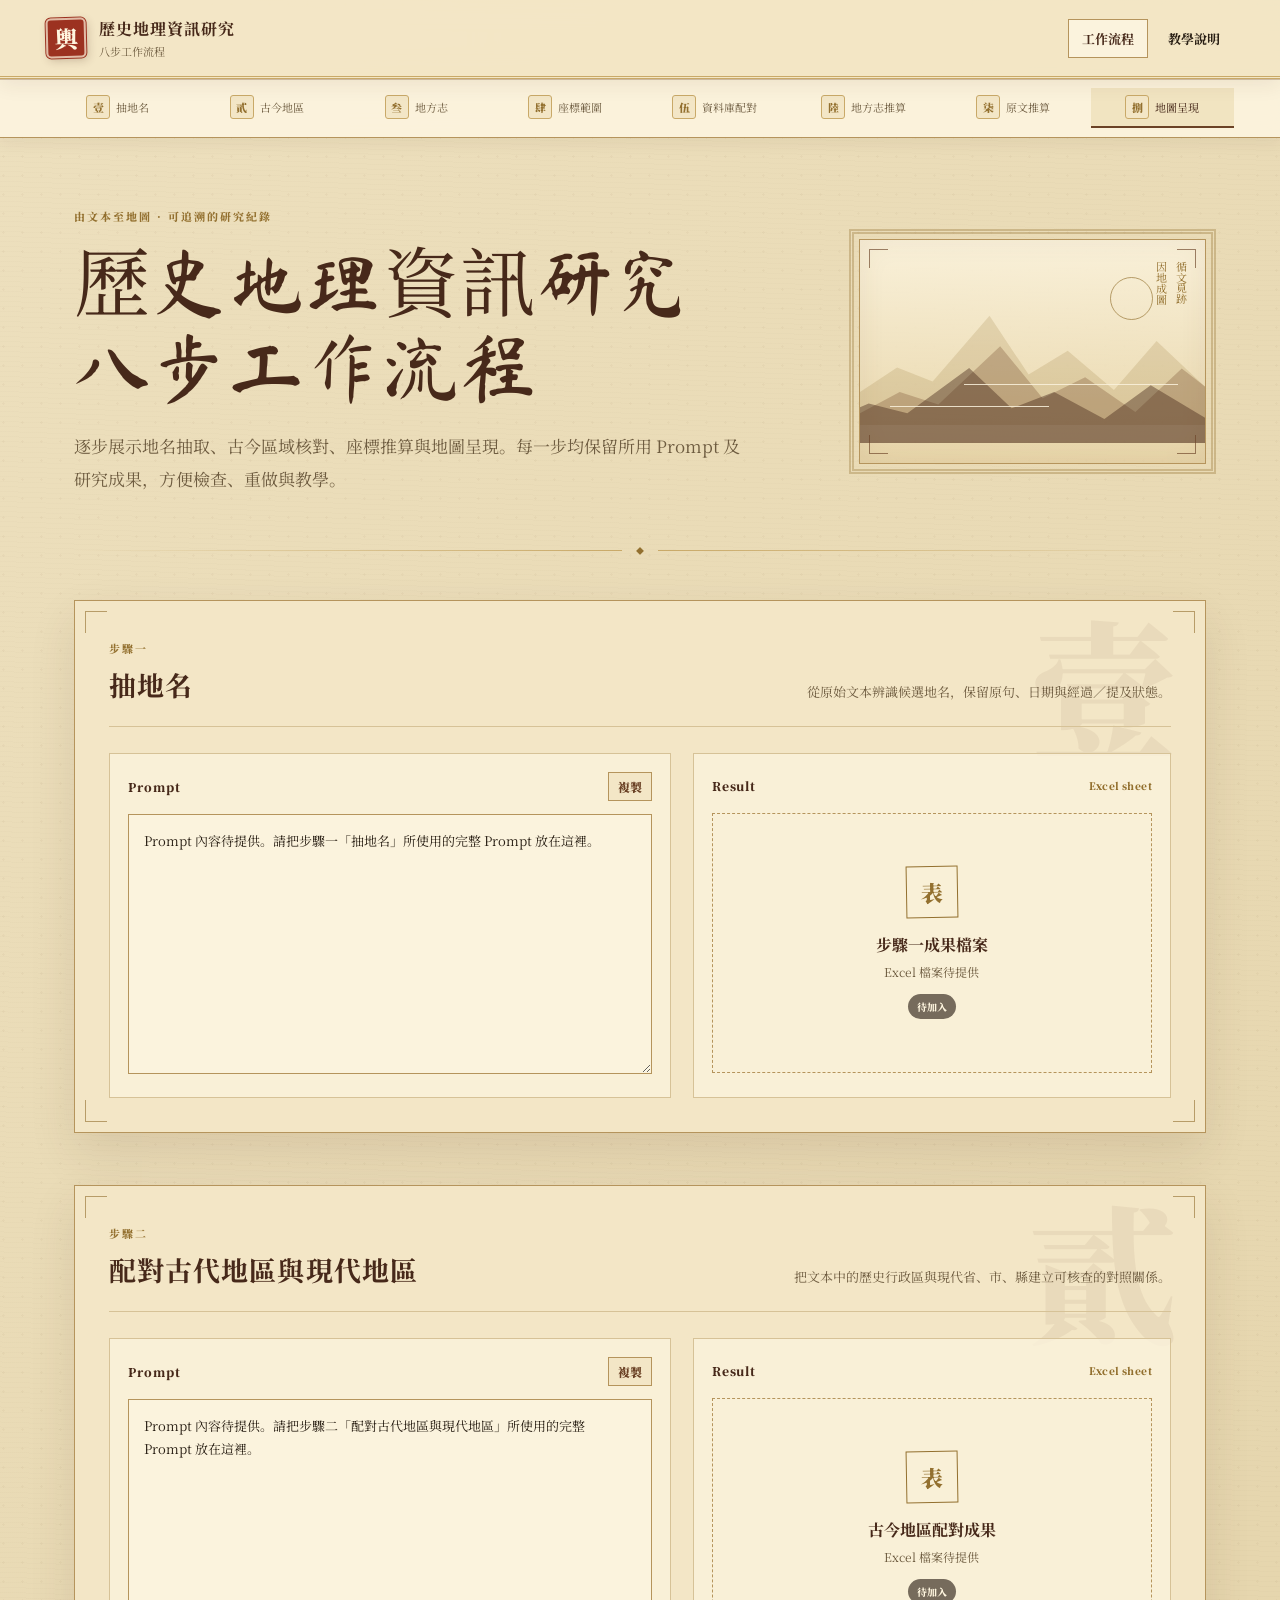
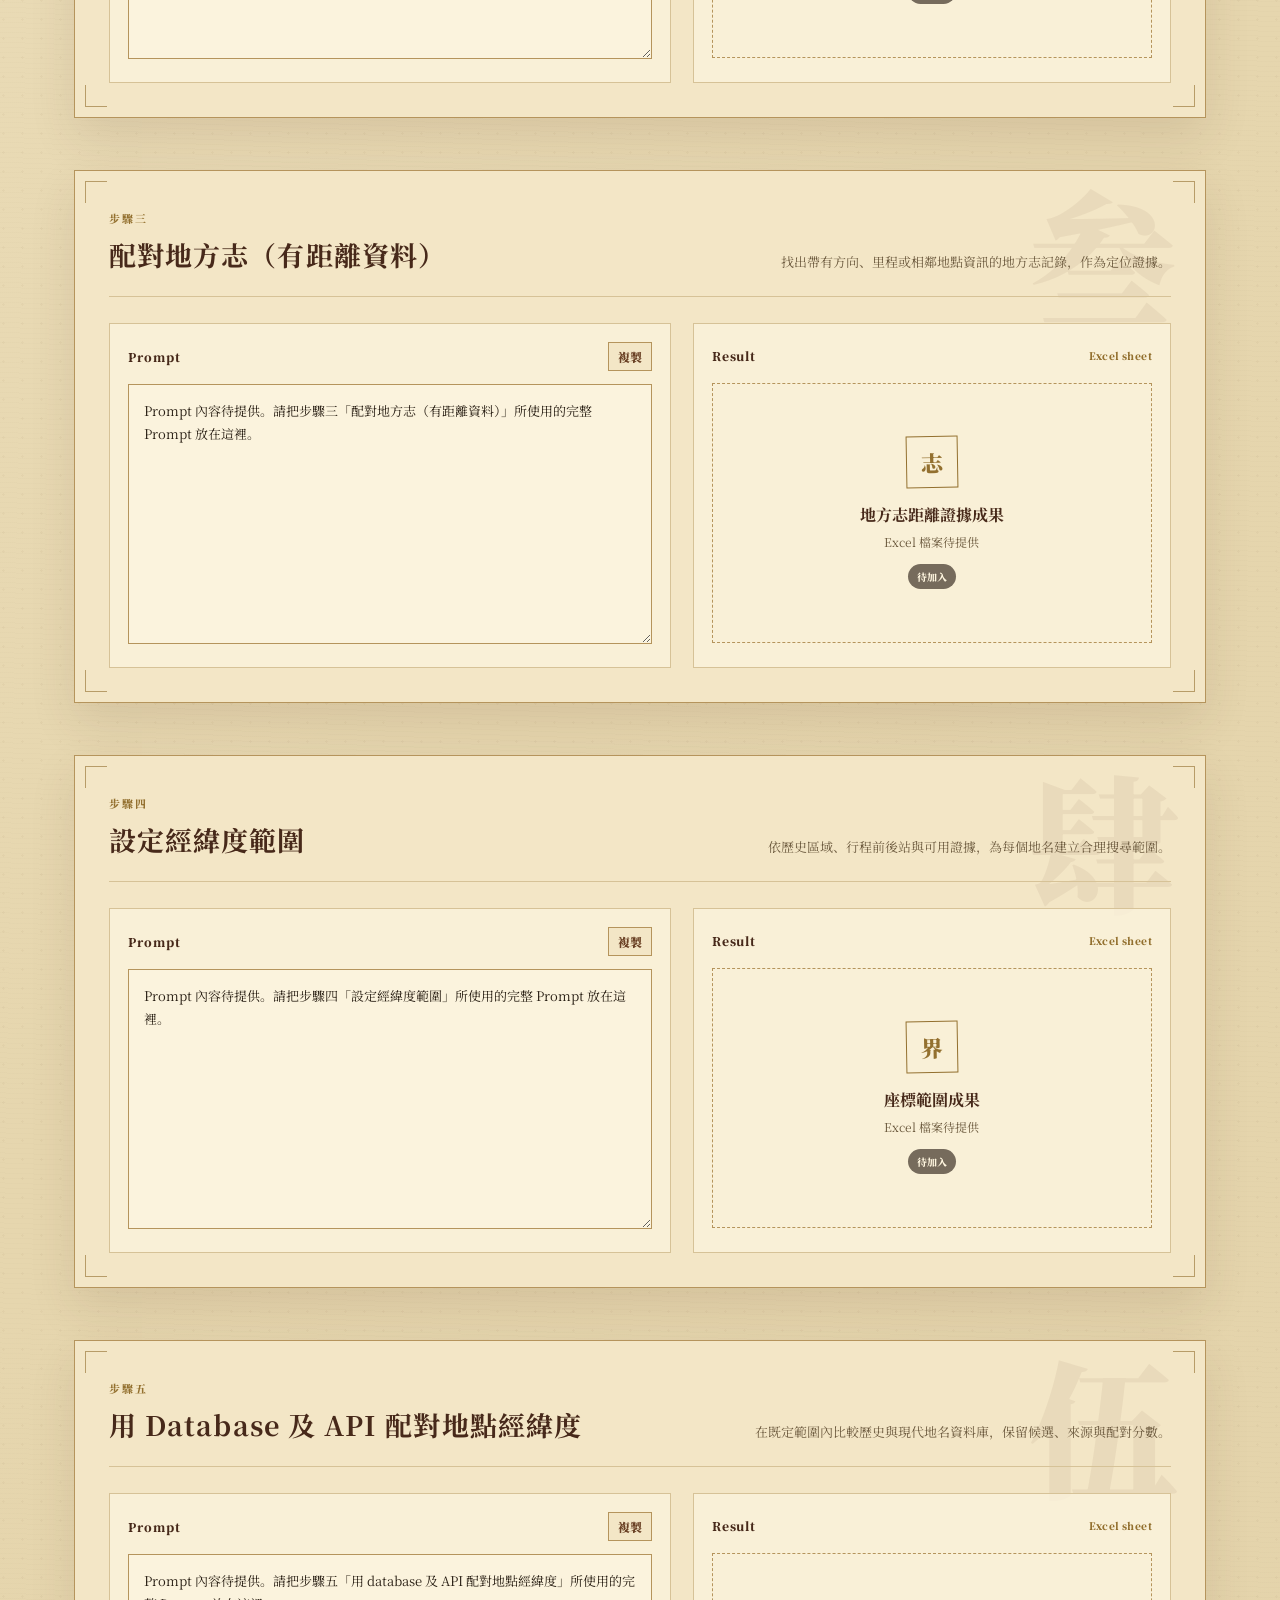
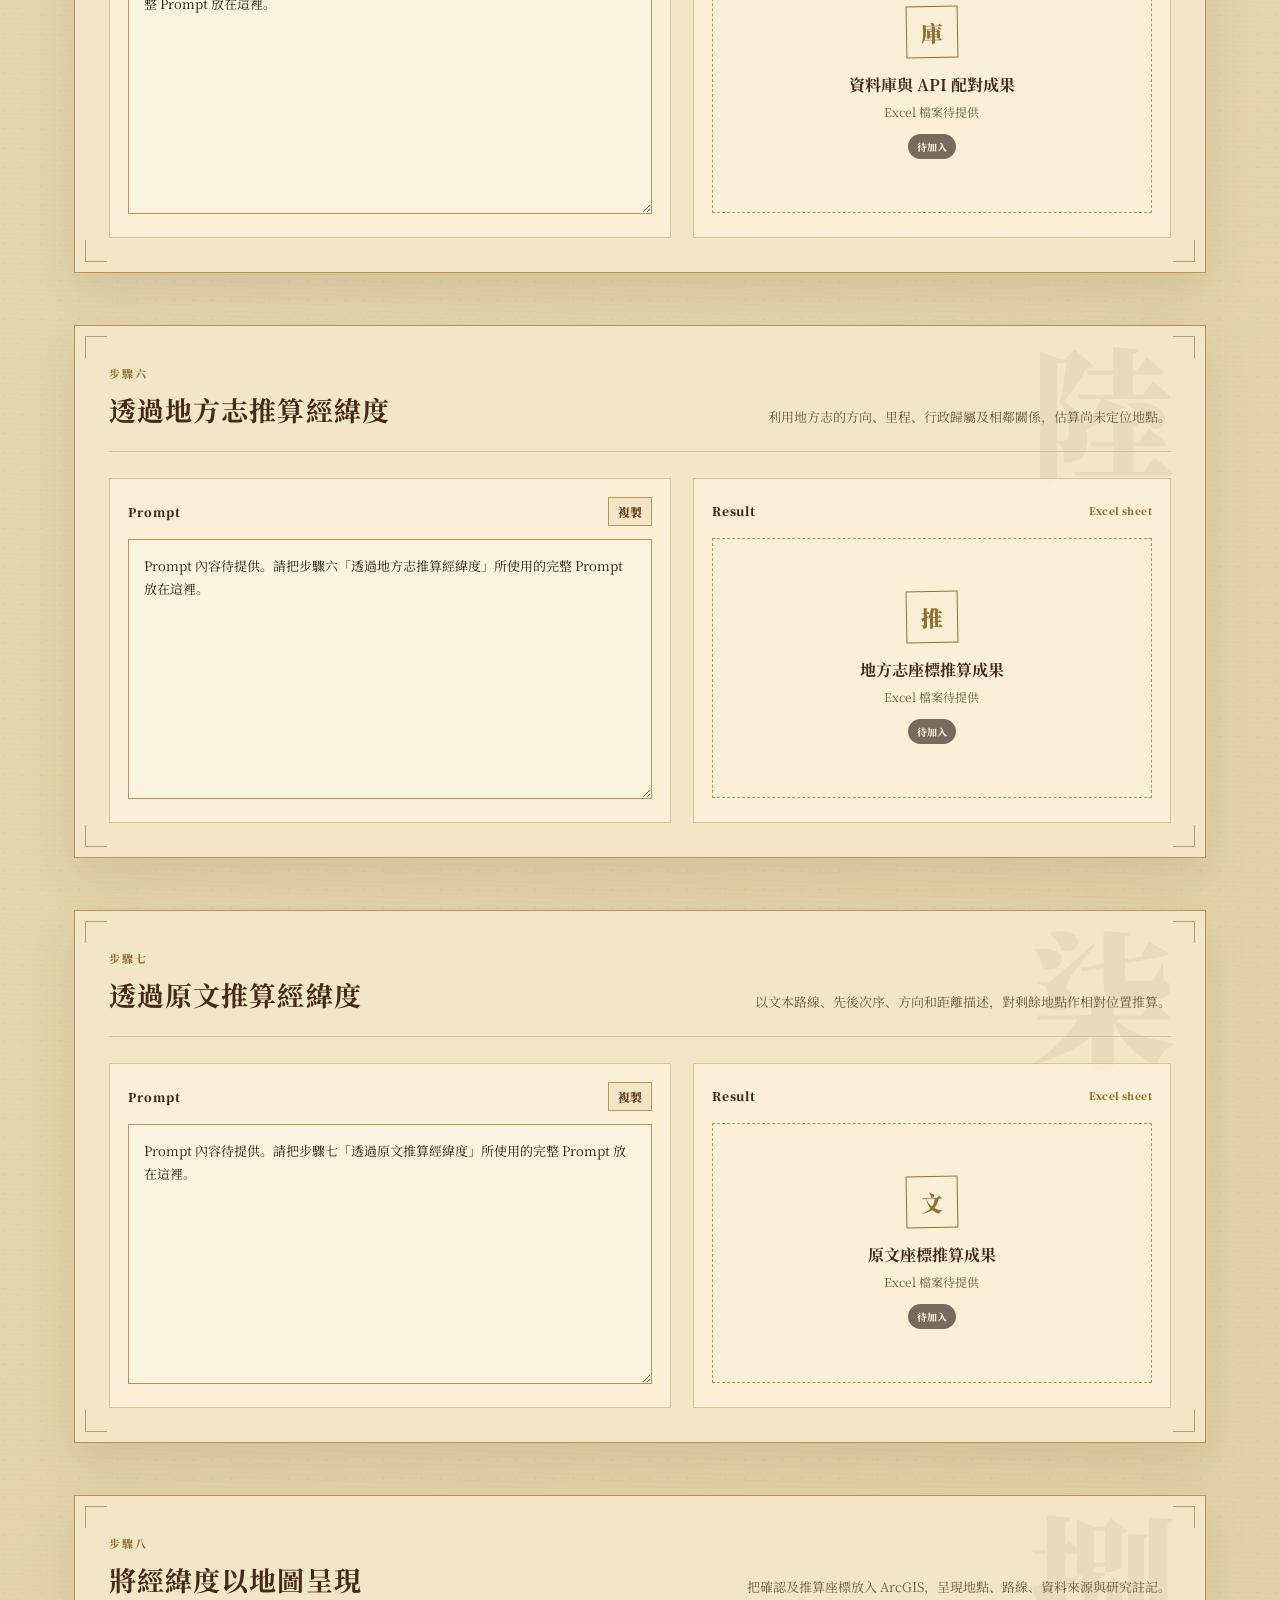
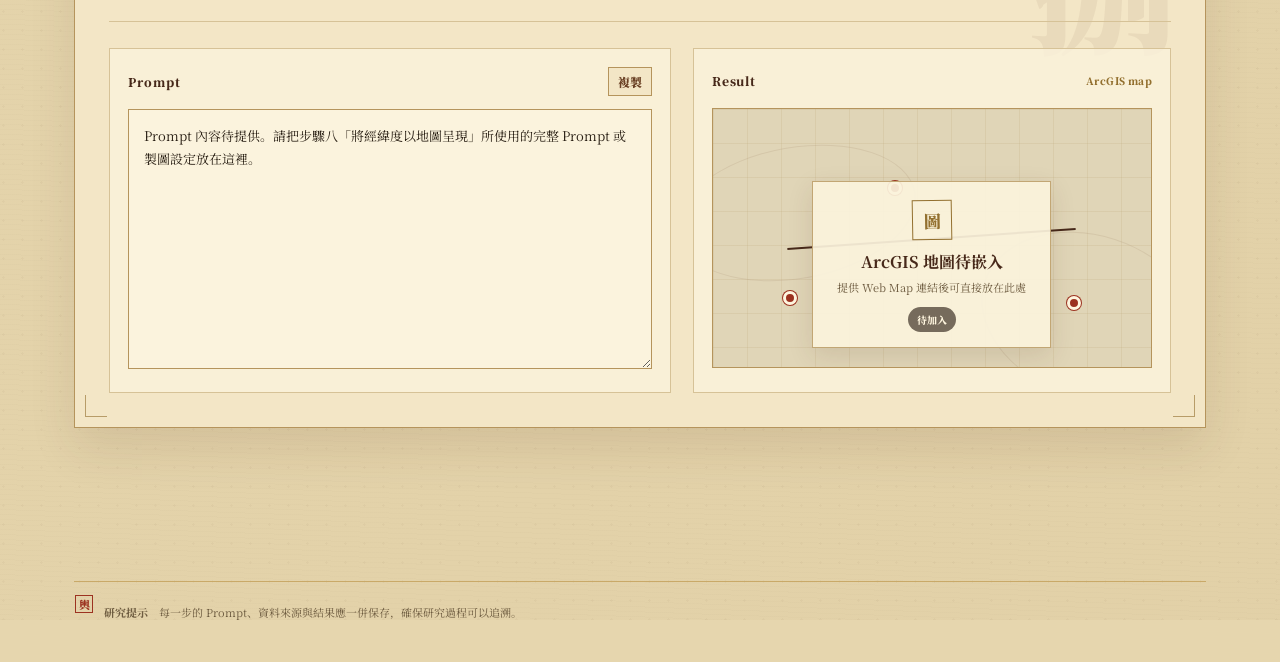
==== index.html @ b562835c "Create historical GIS research workflow site" ====
<!doctype html>
<html lang="zh-Hant">
<head>
  <meta charset="utf-8">
  <meta name="viewport" content="width=device-width, initial-scale=1">
  <meta name="description" content="歷史地理資訊研究的八步工作流程、Prompt 與成果展示。">
  <title>歷史地理資訊研究八步工作流程</title>
  <link rel="preconnect" href="https://fonts.googleapis.com">
  <link rel="preconnect" href="https://fonts.gstatic.com" crossorigin>
  <link rel="stylesheet" href="https://fonts.googleapis.com/css2?family=Noto+Serif+SC:wght@400;500;600;700;900&amp;family=Ma+Shan+Zheng&amp;display=swap">
  <link rel="stylesheet" href="styles.css">
</head>
<body>
  <header class="site-header">
    <div class="header-inner">
      <a class="brand" href="index.html" aria-label="歷史地理資訊研究首頁">
        <span class="brand-seal" aria-hidden="true">輿</span>
        <span><strong>歷史地理資訊研究</strong><small>八步工作流程</small></span>
      </a>
      <nav class="page-nav" aria-label="頁面選單">
        <a class="active" href="index.html">工作流程</a>
        <a href="teaching.html">教學說明</a>
      </nav>
    </div>
  </header>

  <nav class="step-nav" aria-label="八個研究步驟">
    <div class="step-nav-inner">
      <a href="#step-1"><span>壹</span>抽地名</a>
      <a href="#step-2"><span>貳</span>古今地區</a>
      <a href="#step-3"><span>叁</span>地方志</a>
      <a href="#step-4"><span>肆</span>座標範圍</a>
      <a href="#step-5"><span>伍</span>資料庫配對</a>
      <a href="#step-6"><span>陸</span>地方志推算</a>
      <a href="#step-7"><span>柒</span>原文推算</a>
      <a href="#step-8"><span>捌</span>地圖呈現</a>
    </div>
  </nav>

  <main>
    <section class="hero">
      <div class="hero-copy">
        <p class="eyebrow">由文本至地圖 · 可追溯的研究紀錄</p>
        <h1>歷史地理資訊研究<br>八步工作流程</h1>
        <p>逐步展示地名抽取、古今區域核對、座標推算與地圖呈現。每一步均保留所用 Prompt 及研究成果，方便檢查、重做與教學。</p>
      </div>
      <aside class="hero-leaf" aria-hidden="true">
        <div class="moon"></div>
        <div class="mountain mountain-back"></div>
        <div class="mountain mountain-mid"></div>
        <div class="mountain mountain-front"></div>
        <div class="mist mist-one"></div>
        <div class="mist mist-two"></div>
        <p>循文覓跡<br>因地成圖</p>
      </aside>
    </section>

    <div class="ornamental-divider" aria-hidden="true"><span>◆</span></div>

    <section class="workflow-step" id="step-1">
      <div class="step-watermark" aria-hidden="true">壹</div>
      <header class="step-heading">
        <div><span>步驟一</span><h2>抽地名</h2></div>
        <p>從原始文本辨識候選地名，保留原句、日期與經過／提及狀態。</p>
      </header>
      <div class="step-content">
        <article class="prompt-panel">
          <div class="panel-label"><span>Prompt</span><button class="copy-button" type="button" data-copy-target="prompt-1">複製</button></div>
          <textarea id="prompt-1" readonly aria-label="步驟一 Prompt">Prompt 內容待提供。請把步驟一「抽地名」所使用的完整 Prompt 放在這裡。</textarea>
        </article>
        <article class="result-panel">
          <div class="panel-label"><span>Result</span><small>Excel sheet</small></div>
          <div class="file-placeholder">
            <span class="file-mark" aria-hidden="true">表</span>
            <strong>步驟一成果檔案</strong>
            <p>Excel 檔案待提供</p>
            <span class="pending-badge">待加入</span>
          </div>
        </article>
      </div>
    </section>

    <section class="workflow-step" id="step-2">
      <div class="step-watermark" aria-hidden="true">貳</div>
      <header class="step-heading">
        <div><span>步驟二</span><h2>配對古代地區與現代地區</h2></div>
        <p>把文本中的歷史行政區與現代省、市、縣建立可核查的對照關係。</p>
      </header>
      <div class="step-content">
        <article class="prompt-panel">
          <div class="panel-label"><span>Prompt</span><button class="copy-button" type="button" data-copy-target="prompt-2">複製</button></div>
          <textarea id="prompt-2" readonly aria-label="步驟二 Prompt">Prompt 內容待提供。請把步驟二「配對古代地區與現代地區」所使用的完整 Prompt 放在這裡。</textarea>
        </article>
        <article class="result-panel">
          <div class="panel-label"><span>Result</span><small>Excel sheet</small></div>
          <div class="file-placeholder"><span class="file-mark" aria-hidden="true">表</span><strong>古今地區配對成果</strong><p>Excel 檔案待提供</p><span class="pending-badge">待加入</span></div>
        </article>
      </div>
    </section>

    <section class="workflow-step" id="step-3">
      <div class="step-watermark" aria-hidden="true">叁</div>
      <header class="step-heading">
        <div><span>步驟三</span><h2>配對地方志（有距離資料）</h2></div>
        <p>找出帶有方向、里程或相鄰地點資訊的地方志記錄，作為定位證據。</p>
      </header>
      <div class="step-content">
        <article class="prompt-panel">
          <div class="panel-label"><span>Prompt</span><button class="copy-button" type="button" data-copy-target="prompt-3">複製</button></div>
          <textarea id="prompt-3" readonly aria-label="步驟三 Prompt">Prompt 內容待提供。請把步驟三「配對地方志（有距離資料）」所使用的完整 Prompt 放在這裡。</textarea>
        </article>
        <article class="result-panel">
          <div class="panel-label"><span>Result</span><small>Excel sheet</small></div>
          <div class="file-placeholder"><span class="file-mark" aria-hidden="true">志</span><strong>地方志距離證據成果</strong><p>Excel 檔案待提供</p><span class="pending-badge">待加入</span></div>
        </article>
      </div>
    </section>

    <section class="workflow-step" id="step-4">
      <div class="step-watermark" aria-hidden="true">肆</div>
      <header class="step-heading">
        <div><span>步驟四</span><h2>設定經緯度範圍</h2></div>
        <p>依歷史區域、行程前後站與可用證據，為每個地名建立合理搜尋範圍。</p>
      </header>
      <div class="step-content">
        <article class="prompt-panel">
          <div class="panel-label"><span>Prompt</span><button class="copy-button" type="button" data-copy-target="prompt-4">複製</button></div>
          <textarea id="prompt-4" readonly aria-label="步驟四 Prompt">Prompt 內容待提供。請把步驟四「設定經緯度範圍」所使用的完整 Prompt 放在這裡。</textarea>
        </article>
        <article class="result-panel">
          <div class="panel-label"><span>Result</span><small>Excel sheet</small></div>
          <div class="file-placeholder"><span class="file-mark" aria-hidden="true">界</span><strong>座標範圍成果</strong><p>Excel 檔案待提供</p><span class="pending-badge">待加入</span></div>
        </article>
      </div>
    </section>

    <section class="workflow-step" id="step-5">
      <div class="step-watermark" aria-hidden="true">伍</div>
      <header class="step-heading">
        <div><span>步驟五</span><h2>用 Database 及 API 配對地點經緯度</h2></div>
        <p>在既定範圍內比較歷史與現代地名資料庫，保留候選、來源與配對分數。</p>
      </header>
      <div class="step-content">
        <article class="prompt-panel">
          <div class="panel-label"><span>Prompt</span><button class="copy-button" type="button" data-copy-target="prompt-5">複製</button></div>
          <textarea id="prompt-5" readonly aria-label="步驟五 Prompt">Prompt 內容待提供。請把步驟五「用 database 及 API 配對地點經緯度」所使用的完整 Prompt 放在這裡。</textarea>
        </article>
        <article class="result-panel">
          <div class="panel-label"><span>Result</span><small>Excel sheet</small></div>
          <div class="file-placeholder"><span class="file-mark" aria-hidden="true">庫</span><strong>資料庫與 API 配對成果</strong><p>Excel 檔案待提供</p><span class="pending-badge">待加入</span></div>
        </article>
      </div>
    </section>

    <section class="workflow-step" id="step-6">
      <div class="step-watermark" aria-hidden="true">陸</div>
      <header class="step-heading">
        <div><span>步驟六</span><h2>透過地方志推算經緯度</h2></div>
        <p>利用地方志的方向、里程、行政歸屬及相鄰關係，估算尚未定位地點。</p>
      </header>
      <div class="step-content">
        <article class="prompt-panel">
          <div class="panel-label"><span>Prompt</span><button class="copy-button" type="button" data-copy-target="prompt-6">複製</button></div>
          <textarea id="prompt-6" readonly aria-label="步驟六 Prompt">Prompt 內容待提供。請把步驟六「透過地方志推算經緯度」所使用的完整 Prompt 放在這裡。</textarea>
        </article>
        <article class="result-panel">
          <div class="panel-label"><span>Result</span><small>Excel sheet</small></div>
          <div class="file-placeholder"><span class="file-mark" aria-hidden="true">推</span><strong>地方志座標推算成果</strong><p>Excel 檔案待提供</p><span class="pending-badge">待加入</span></div>
        </article>
      </div>
    </section>

    <section class="workflow-step" id="step-7">
      <div class="step-watermark" aria-hidden="true">柒</div>
      <header class="step-heading">
        <div><span>步驟七</span><h2>透過原文推算經緯度</h2></div>
        <p>以文本路線、先後次序、方向和距離描述，對剩餘地點作相對位置推算。</p>
      </header>
      <div class="step-content">
        <article class="prompt-panel">
          <div class="panel-label"><span>Prompt</span><button class="copy-button" type="button" data-copy-target="prompt-7">複製</button></div>
          <textarea id="prompt-7" readonly aria-label="步驟七 Prompt">Prompt 內容待提供。請把步驟七「透過原文推算經緯度」所使用的完整 Prompt 放在這裡。</textarea>
        </article>
        <article class="result-panel">
          <div class="panel-label"><span>Result</span><small>Excel sheet</small></div>
          <div class="file-placeholder"><span class="file-mark" aria-hidden="true">文</span><strong>原文座標推算成果</strong><p>Excel 檔案待提供</p><span class="pending-badge">待加入</span></div>
        </article>
      </div>
    </section>

    <section class="workflow-step" id="step-8">
      <div class="step-watermark" aria-hidden="true">捌</div>
      <header class="step-heading">
        <div><span>步驟八</span><h2>將經緯度以地圖呈現</h2></div>
        <p>把確認及推算座標放入 ArcGIS，呈現地點、路線、資料來源與研究註記。</p>
      </header>
      <div class="step-content">
        <article class="prompt-panel">
          <div class="panel-label"><span>Prompt</span><button class="copy-button" type="button" data-copy-target="prompt-8">複製</button></div>
          <textarea id="prompt-8" readonly aria-label="步驟八 Prompt">Prompt 內容待提供。請把步驟八「將經緯度以地圖呈現」所使用的完整 Prompt 或製圖設定放在這裡。</textarea>
        </article>
        <article class="result-panel map-result-panel">
          <div class="panel-label"><span>Result</span><small>ArcGIS map</small></div>
          <div class="arcgis-placeholder">
            <div class="map-grid" aria-hidden="true"></div>
            <span class="map-pin pin-one" aria-hidden="true"></span>
            <span class="map-pin pin-two" aria-hidden="true"></span>
            <span class="map-pin pin-three" aria-hidden="true"></span>
            <span class="map-line" aria-hidden="true"></span>
            <div class="map-message"><span class="file-mark" aria-hidden="true">圖</span><strong>ArcGIS 地圖待嵌入</strong><p>提供 Web Map 連結後可直接放在此處</p><span class="pending-badge">待加入</span></div>
          </div>
        </article>
      </div>
    </section>
  </main>

  <footer><p><span aria-hidden="true">輿</span><strong>研究提示</strong>　每一步的 Prompt、資料來源與結果應一併保存，確保研究過程可以追溯。</p></footer>
  <script src="app.js"></script>
</body>
</html>
---- styles.css ----
:root {
  color-scheme: light;
  font-family: "Noto Serif SC", "Source Han Serif SC", "Songti SC", ui-serif, serif;
  --ink: #2a2015;
  --ink-soft: #6e5c40;
  --line: #d6c297;
  --line-strong: #b5945c;
  --paper: #f3e6c6;
  --paper-deep: #e7d3a4;
  --paper-panel: #fbf3dd;
  --wood: #6b4226;
  --wood-dark: #47291a;
  --bronze: #93702f;
  --bronze-soft: #c9a968;
  --vermillion: #9c3220;
  --jade: #5c7a5c;
  --cream: #fff6df;
  color: var(--ink);
  background: #e6d6ae;
}

* { box-sizing: border-box; }
html { scroll-behavior: smooth; scroll-padding-top: 150px; }
body {
  margin: 0;
  min-width: 320px;
  background-color: #e6d6ae;
  background-image:
    radial-gradient(circle at 18% 24%, rgba(107,66,38,.045) 0 1px, transparent 1.3px),
    repeating-linear-gradient(2deg, rgba(110,92,64,.018) 0 1px, transparent 1px 5px),
    linear-gradient(135deg, rgba(251,243,221,.34), transparent 42%, rgba(181,148,92,.08));
  background-size: 19px 19px, auto, auto;
}
a { color: inherit; }
button, textarea { font: inherit; }

.site-header { position: sticky; top: 0; z-index: 30; border-bottom: 3px double var(--bronze-soft); background: rgba(243,230,198,.96); box-shadow: 0 1px 0 rgba(107,66,38,.28), 0 7px 18px rgba(71,41,26,.07); backdrop-filter: blur(12px); }
.header-inner { max-width: 1240px; min-height: 76px; margin: 0 auto; padding: 0 26px; display: flex; align-items: center; justify-content: space-between; gap: 28px; }
.brand { display: inline-flex; align-items: center; gap: 13px; color: var(--ink); text-decoration: none; }
.brand-seal { width: 40px; height: 40px; display: grid; place-items: center; border: 2px solid rgba(255,246,223,.7); border-radius: 5px; outline: 1px solid var(--vermillion); background: var(--vermillion); color: var(--cream); box-shadow: 2px 3px 8px rgba(71,41,26,.22); font-size: 23px; font-weight: 900; transform: rotate(-1.5deg); }
.brand strong, .brand small { display: block; }
.brand strong { color: var(--wood-dark); font-size: 16px; letter-spacing: .06em; }
.brand small { margin-top: 3px; color: var(--ink-soft); font-size: 11px; }
.page-nav { display: flex; gap: 6px; }
.page-nav a { padding: 9px 13px; border: 1px solid transparent; text-decoration: none; font-size: 13px; font-weight: 700; }
.page-nav a:hover, .page-nav a.active { border-color: var(--line-strong); background: var(--paper-panel); color: var(--wood-dark); }

.step-nav { position: sticky; top: 79px; z-index: 25; border-bottom: 1px solid var(--line-strong); background: rgba(251,243,221,.96); box-shadow: 0 5px 16px rgba(71,41,26,.06); backdrop-filter: blur(10px); }
.step-nav-inner { max-width: 1240px; margin: 0 auto; padding: 9px 26px; display: grid; grid-template-columns: repeat(8, minmax(0,1fr)); gap: 6px; }
.step-nav a { min-width: 0; padding: 7px 5px; display: flex; align-items: center; justify-content: center; gap: 6px; border-bottom: 2px solid transparent; color: var(--ink-soft); text-decoration: none; font-size: 11px; white-space: nowrap; }
.step-nav a:hover, .step-nav a.active { border-bottom-color: var(--wood); color: var(--wood-dark); background: rgba(231,211,164,.48); }
.step-nav a span { width: 24px; height: 24px; display: grid; place-items: center; border: 1px solid var(--bronze-soft); border-radius: 3px; background: var(--paper); color: var(--bronze); font-weight: 900; }

main { max-width: 1180px; margin: 0 auto; padding: 70px 24px 90px; }
.hero { display: grid; grid-template-columns: minmax(0,1.55fr) minmax(290px,.75fr); align-items: center; gap: 68px; margin-bottom: 50px; }
.eyebrow { margin: 0; color: var(--bronze); font-size: 11px; font-weight: 800; letter-spacing: .18em; }
.hero h1 { margin: 16px 0 20px; color: var(--wood-dark); font-family: "Ma Shan Zheng", "Noto Serif SC", serif; font-size: clamp(48px, 6vw, 76px); font-weight: 400; line-height: 1.12; letter-spacing: .015em; }
.hero-copy > p:last-child { max-width: 680px; margin: 0; color: var(--ink-soft); font-size: 17px; line-height: 1.9; }
.hero-leaf { position: relative; height: 225px; overflow: hidden; border: 1px solid var(--line-strong); outline: 5px double rgba(147,112,47,.34); outline-offset: 5px; background: linear-gradient(180deg, rgba(251,243,221,.9), rgba(231,211,164,.72)); box-shadow: inset 0 0 28px rgba(107,66,38,.08); }
.hero-leaf::after { content: ""; position: absolute; inset: 9px; background: linear-gradient(var(--wood),var(--wood)) left top/19px 1px no-repeat, linear-gradient(var(--wood),var(--wood)) left top/1px 19px no-repeat, linear-gradient(var(--wood),var(--wood)) right top/19px 1px no-repeat, linear-gradient(var(--wood),var(--wood)) right top/1px 19px no-repeat, linear-gradient(var(--wood),var(--wood)) left bottom/19px 1px no-repeat, linear-gradient(var(--wood),var(--wood)) left bottom/1px 19px no-repeat, linear-gradient(var(--wood),var(--wood)) right bottom/19px 1px no-repeat, linear-gradient(var(--wood),var(--wood)) right bottom/1px 19px no-repeat; opacity: .65; }
.hero-leaf p { position: absolute; right: 14px; top: 20px; z-index: 4; margin: 0; color: var(--bronze); font-size: 11px; line-height: 1.8; writing-mode: vertical-rl; }
.moon { position: absolute; top: 37px; right: 52px; width: 43px; height: 43px; border: 1px solid rgba(147,112,47,.65); border-radius: 50%; }
.mountain { position: absolute; right: -6%; bottom: 20px; left: -6%; clip-path: polygon(0 100%,0 79%,12% 59%,22% 69%,38% 22%,49% 64%,60% 47%,73% 75%,85% 40%,100% 76%,100% 100%); }
.mountain-back { height: 140px; background: rgba(147,112,47,.18); transform: translateY(-18px) scaleX(.92); }
.mountain-mid { height: 124px; background: rgba(107,66,38,.28); transform: translateX(14px); }
.mountain-front { height: 96px; background: rgba(71,41,26,.43); transform: translateX(-17px); }
.mist { position: absolute; z-index: 2; height: 1px; background: rgba(251,243,221,.85); }
.mist-one { right: 27px; bottom: 78px; width: 62%; }
.mist-two { left: 30px; bottom: 56px; width: 46%; }
.ornamental-divider { margin: 0 0 44px; display: grid; grid-template-columns: 1fr auto 1fr; align-items: center; gap: 14px; color: var(--bronze); font-size: 8px; }
.ornamental-divider::before, .ornamental-divider::after { content: ""; height: 1px; background: linear-gradient(90deg, transparent, var(--bronze-soft)); }
.ornamental-divider::after { background: linear-gradient(90deg, var(--bronze-soft), transparent); }

.workflow-step { position: relative; margin-bottom: 52px; padding: 34px; border: 1px solid var(--line-strong); background: var(--paper); box-shadow: 0 20px 44px rgba(71,41,26,.11); scroll-margin-top: 150px; }
.workflow-step::after { content: ""; position: absolute; inset: 10px; pointer-events: none; background: linear-gradient(var(--bronze),var(--bronze)) left top/22px 1px no-repeat, linear-gradient(var(--bronze),var(--bronze)) left top/1px 22px no-repeat, linear-gradient(var(--bronze),var(--bronze)) right top/22px 1px no-repeat, linear-gradient(var(--bronze),var(--bronze)) right top/1px 22px no-repeat, linear-gradient(var(--bronze),var(--bronze)) left bottom/22px 1px no-repeat, linear-gradient(var(--bronze),var(--bronze)) left bottom/1px 22px no-repeat, linear-gradient(var(--bronze),var(--bronze)) right bottom/22px 1px no-repeat, linear-gradient(var(--bronze),var(--bronze)) right bottom/1px 22px no-repeat; opacity: .62; }
.workflow-step > *:not(.step-watermark) { position: relative; z-index: 2; }
.step-watermark { position: absolute; top: 8px; right: 28px; color: rgba(107,66,38,.065); font-size: 148px; font-weight: 900; line-height: 1; }
.step-heading { padding-bottom: 22px; margin-bottom: 26px; display: flex; align-items: end; justify-content: space-between; gap: 30px; border-bottom: 1px solid var(--line); }
.step-heading span { color: var(--bronze); font-size: 11px; font-weight: 800; letter-spacing: .16em; }
.step-heading h2 { margin: 7px 0 0; color: var(--wood-dark); font-size: 27px; letter-spacing: .04em; }
.step-heading p { max-width: 510px; margin: 0; color: var(--ink-soft); font-size: 13px; line-height: 1.75; text-align: right; }
.step-content { display: grid; grid-template-columns: minmax(0,1.08fr) minmax(320px,.92fr); gap: 22px; }
.prompt-panel, .result-panel { min-width: 0; padding: 18px; border: 1px solid var(--line); background: rgba(251,243,221,.76); }
.panel-label { min-height: 28px; margin-bottom: 13px; display: flex; align-items: center; justify-content: space-between; gap: 12px; color: var(--wood-dark); font-size: 12px; font-weight: 900; letter-spacing: .08em; }
.panel-label small { color: var(--bronze); font-size: 10px; letter-spacing: .04em; }
.copy-button { padding: 5px 9px; border: 1px solid var(--line-strong); background: var(--paper); color: var(--wood); cursor: pointer; }
.copy-button:hover { background: var(--paper-deep); }
textarea { width: 100%; min-height: 260px; padding: 15px; resize: vertical; border: 1px solid var(--line-strong); border-radius: 0; outline: 0; background: var(--paper-panel); color: var(--ink); font-size: 13px; line-height: 1.75; }
textarea:focus { border-color: var(--wood); box-shadow: 0 0 0 3px rgba(107,66,38,.12); }
.file-placeholder { min-height: 260px; padding: 28px; display: flex; flex-direction: column; align-items: center; justify-content: center; border: 1px dashed var(--line-strong); text-align: center; }
.file-mark { width: 52px; height: 52px; display: grid; place-items: center; margin-bottom: 15px; border: 1px solid var(--bronze); color: var(--bronze); font-size: 22px; font-weight: 900; transform: rotate(-1deg); }
.file-placeholder strong { color: var(--wood-dark); font-size: 16px; }
.file-placeholder p { margin: 7px 0 14px; color: var(--ink-soft); font-size: 12px; }
.pending-badge { padding: 5px 9px; border-radius: 999px; background: #766b5c; color: var(--cream); font-size: 10px; font-weight: 800; }
.arcgis-placeholder { position: relative; min-height: 260px; overflow: hidden; border: 1px solid var(--line-strong); background: #e0d5b7; }
.map-grid { position: absolute; inset: 0; opacity: .38; background-image: linear-gradient(rgba(147,112,47,.24) 1px, transparent 1px), linear-gradient(90deg, rgba(147,112,47,.24) 1px, transparent 1px); background-size: 34px 34px; }
.map-grid::before, .map-grid::after { content: ""; position: absolute; border: 1px solid rgba(107,66,38,.25); border-radius: 50%; }
.map-grid::before { width: 240px; height: 130px; top: 38px; left: -38px; transform: rotate(-10deg); }
.map-grid::after { width: 220px; height: 160px; right: -50px; bottom: -30px; transform: rotate(18deg); }
.map-pin { position: absolute; z-index: 2; width: 14px; height: 14px; border: 3px solid var(--cream); border-radius: 50%; background: var(--vermillion); box-shadow: 0 0 0 1px var(--vermillion); }
.pin-one { left: 16%; bottom: 24%; }
.pin-two { left: 40%; top: 28%; }
.pin-three { right: 16%; bottom: 22%; }
.map-line { position: absolute; z-index: 1; left: 17%; right: 17%; top: 50%; height: 2px; background: var(--wood-dark); transform: rotate(-4deg); transform-origin: center; }
.map-message { position: relative; z-index: 3; width: max-content; max-width: calc(100% - 32px); margin: 72px auto 0; padding: 18px 24px; border: 1px solid rgba(181,148,92,.8); background: rgba(251,243,221,.92); text-align: center; box-shadow: 0 8px 24px rgba(71,41,26,.12); }
.map-message .file-mark { width: 40px; height: 40px; margin: 0 auto 10px; font-size: 17px; }
.map-message strong { display: block; color: var(--wood-dark); }
.map-message p { margin: 6px 0 11px; color: var(--ink-soft); font-size: 11px; }

.teaching-hero { grid-template-columns: 1fr; max-width: 780px; }
.teaching-intro { margin-bottom: 48px; padding: 26px; border: 1px solid var(--line-strong); background: rgba(243,230,198,.78); }
.teaching-intro h2 { margin: 0 0 12px; color: var(--wood-dark); font-size: 24px; }
.teaching-intro p { margin: 0; color: var(--ink-soft); line-height: 1.8; }
.method-principles { margin-top: 20px; display: grid; grid-template-columns: repeat(3,1fr); gap: 14px; }
.method-principles div { padding: 16px; border-left: 3px solid var(--bronze); background: var(--paper-panel); }
.method-principles strong { display: block; margin-bottom: 6px; color: var(--wood-dark); }
.method-principles span { color: var(--ink-soft); font-size: 12px; line-height: 1.6; }
.teaching-grid { display: grid; grid-template-columns: repeat(2,minmax(0,1fr)); gap: 24px; }
.teaching-card { position: relative; padding: 25px; border: 1px solid var(--line-strong); background: var(--paper); box-shadow: 0 12px 28px rgba(71,41,26,.09); }
.teaching-card::after { content: ""; position: absolute; inset: 8px; pointer-events: none; background: linear-gradient(var(--bronze),var(--bronze)) left top/16px 1px no-repeat, linear-gradient(var(--bronze),var(--bronze)) left top/1px 16px no-repeat, linear-gradient(var(--bronze),var(--bronze)) right bottom/16px 1px no-repeat, linear-gradient(var(--bronze),var(--bronze)) right bottom/1px 16px no-repeat; opacity: .58; }
.teaching-card header { position: relative; z-index: 1; margin-bottom: 15px; display: flex; align-items: center; gap: 12px; }
.teaching-number { width: 35px; height: 35px; flex: 0 0 auto; display: grid; place-items: center; border: 1px solid var(--bronze); color: var(--bronze); font-weight: 900; }
.teaching-card h2 { margin: 0; color: var(--wood-dark); font-size: 19px; }
.teaching-points { position: relative; z-index: 1; margin: 0; padding: 0; list-style: none; }
.teaching-points li { padding: 10px 0; border-top: 1px solid var(--line); color: var(--ink-soft); font-size: 12px; line-height: 1.65; }
.teaching-points strong { color: var(--wood-dark); }
.step-jump { position: relative; z-index: 1; display: inline-block; margin-top: 13px; padding: 7px 10px; border: 1px solid var(--line-strong); color: var(--wood); text-decoration: none; font-size: 11px; font-weight: 700; }
.step-jump:hover { background: var(--paper-deep); }

footer { max-width: 1180px; margin: 0 auto 42px; padding: 0 24px; color: var(--ink-soft); font-size: 11px; }
footer p { position: relative; padding: 22px 0 0 30px; border-top: 1px solid var(--bronze-soft); }
footer p > span { position: absolute; top: 13px; left: 1px; width: 18px; height: 18px; display: grid; place-items: center; border: 1px solid var(--vermillion); color: var(--vermillion); font-weight: 900; }

@media (max-width: 980px) {
  html { scroll-padding-top: 170px; }
  .step-nav-inner { overflow-x: auto; grid-template-columns: repeat(8, max-content); justify-content: start; }
  .step-nav a { padding-right: 10px; }
  .hero { grid-template-columns: 1fr; }
  .hero-leaf { display: none; }
  .step-content { grid-template-columns: 1fr; }
  .teaching-grid { grid-template-columns: 1fr; }
}

@media (max-width: 640px) {
  .header-inner { min-height: 68px; padding: 10px 14px; }
  .brand strong { font-size: 13px; }
  .brand small { display: none; }
  .page-nav a { padding: 8px; font-size: 11px; }
  .step-nav { top: 71px; }
  .step-nav-inner { padding: 8px 14px; }
  main { padding: 46px 12px 68px; }
  .hero { margin-bottom: 34px; padding: 0 5px; }
  .hero h1 { font-size: 46px; }
  .hero-copy > p:last-child { font-size: 15px; }
  .workflow-step { padding: 25px 17px; }
  .step-watermark { right: 16px; font-size: 104px; }
  .step-heading { display: block; }
  .step-heading h2 { font-size: 23px; }
  .step-heading p { margin-top: 10px; text-align: left; }
  .prompt-panel, .result-panel { padding: 14px; }
  textarea, .file-placeholder { min-height: 230px; }
  .method-principles { grid-template-columns: 1fr; }
  .teaching-card { padding: 21px 17px; }
}
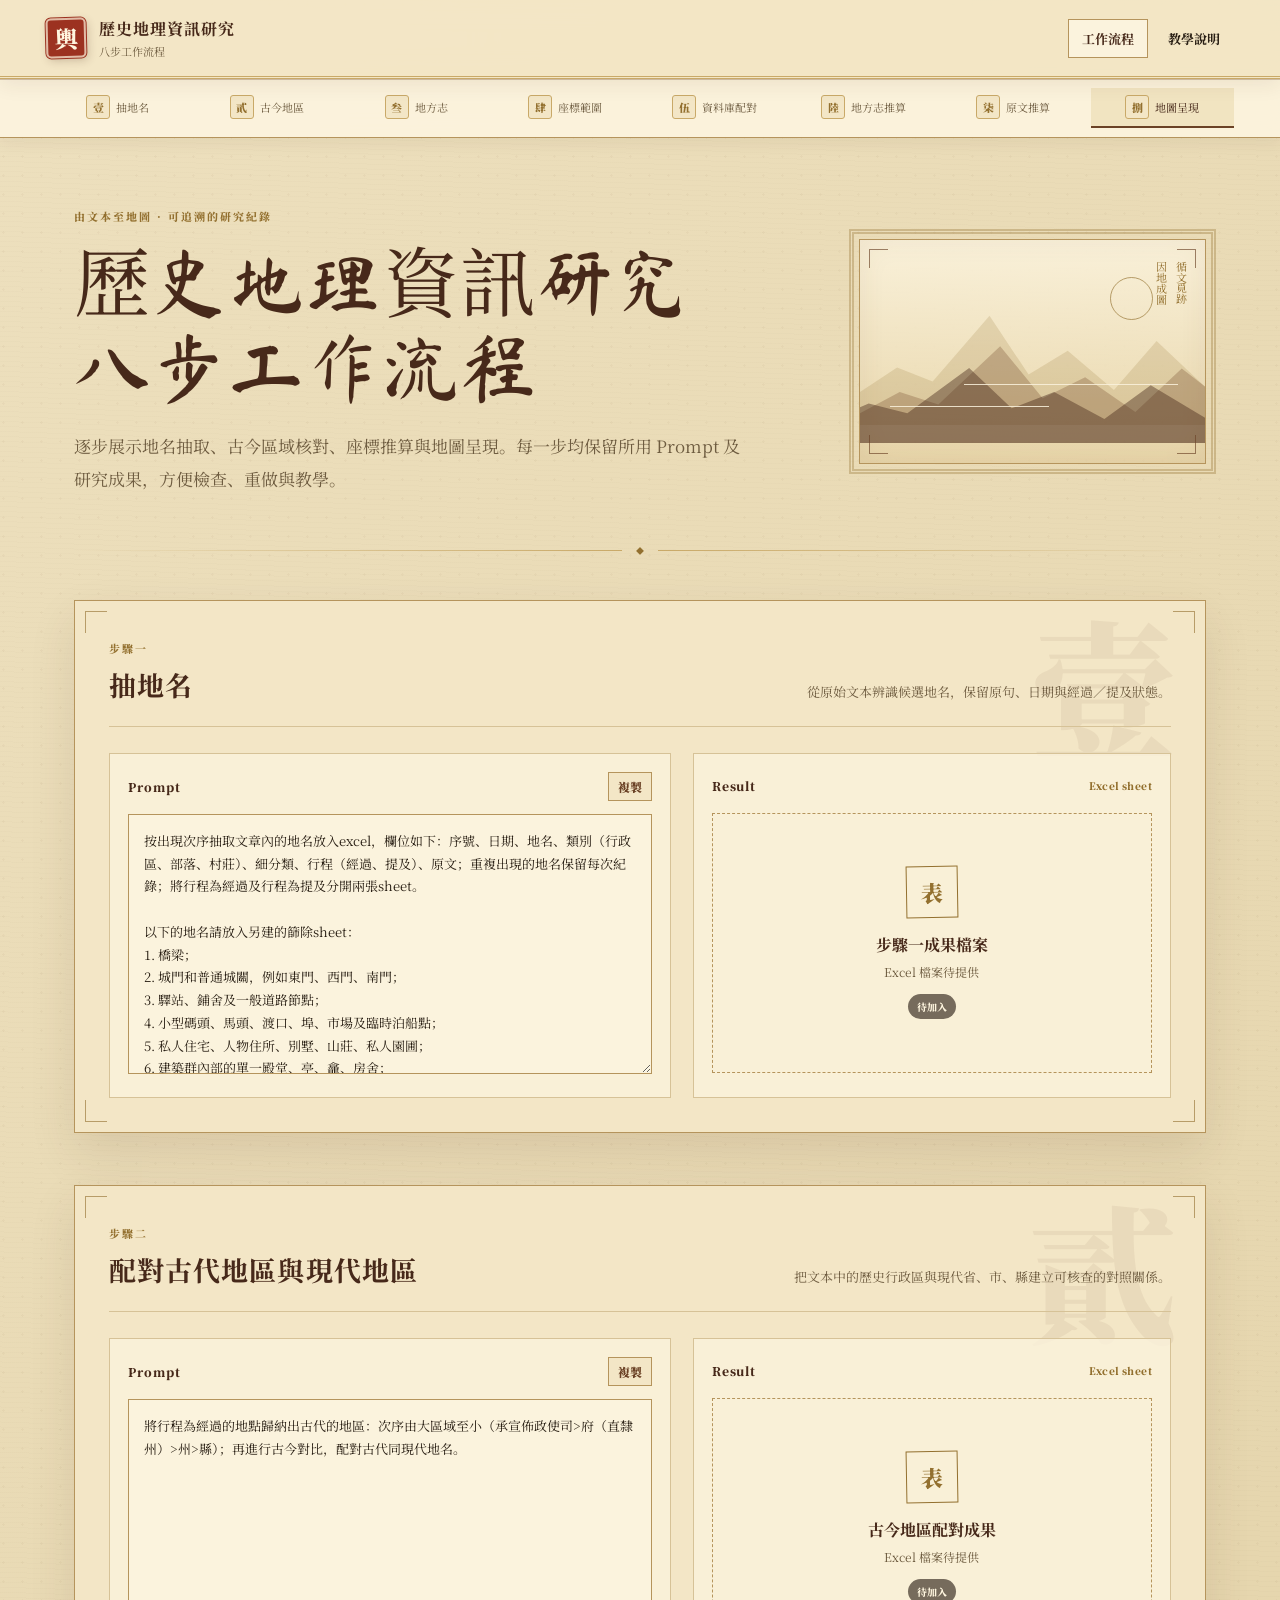
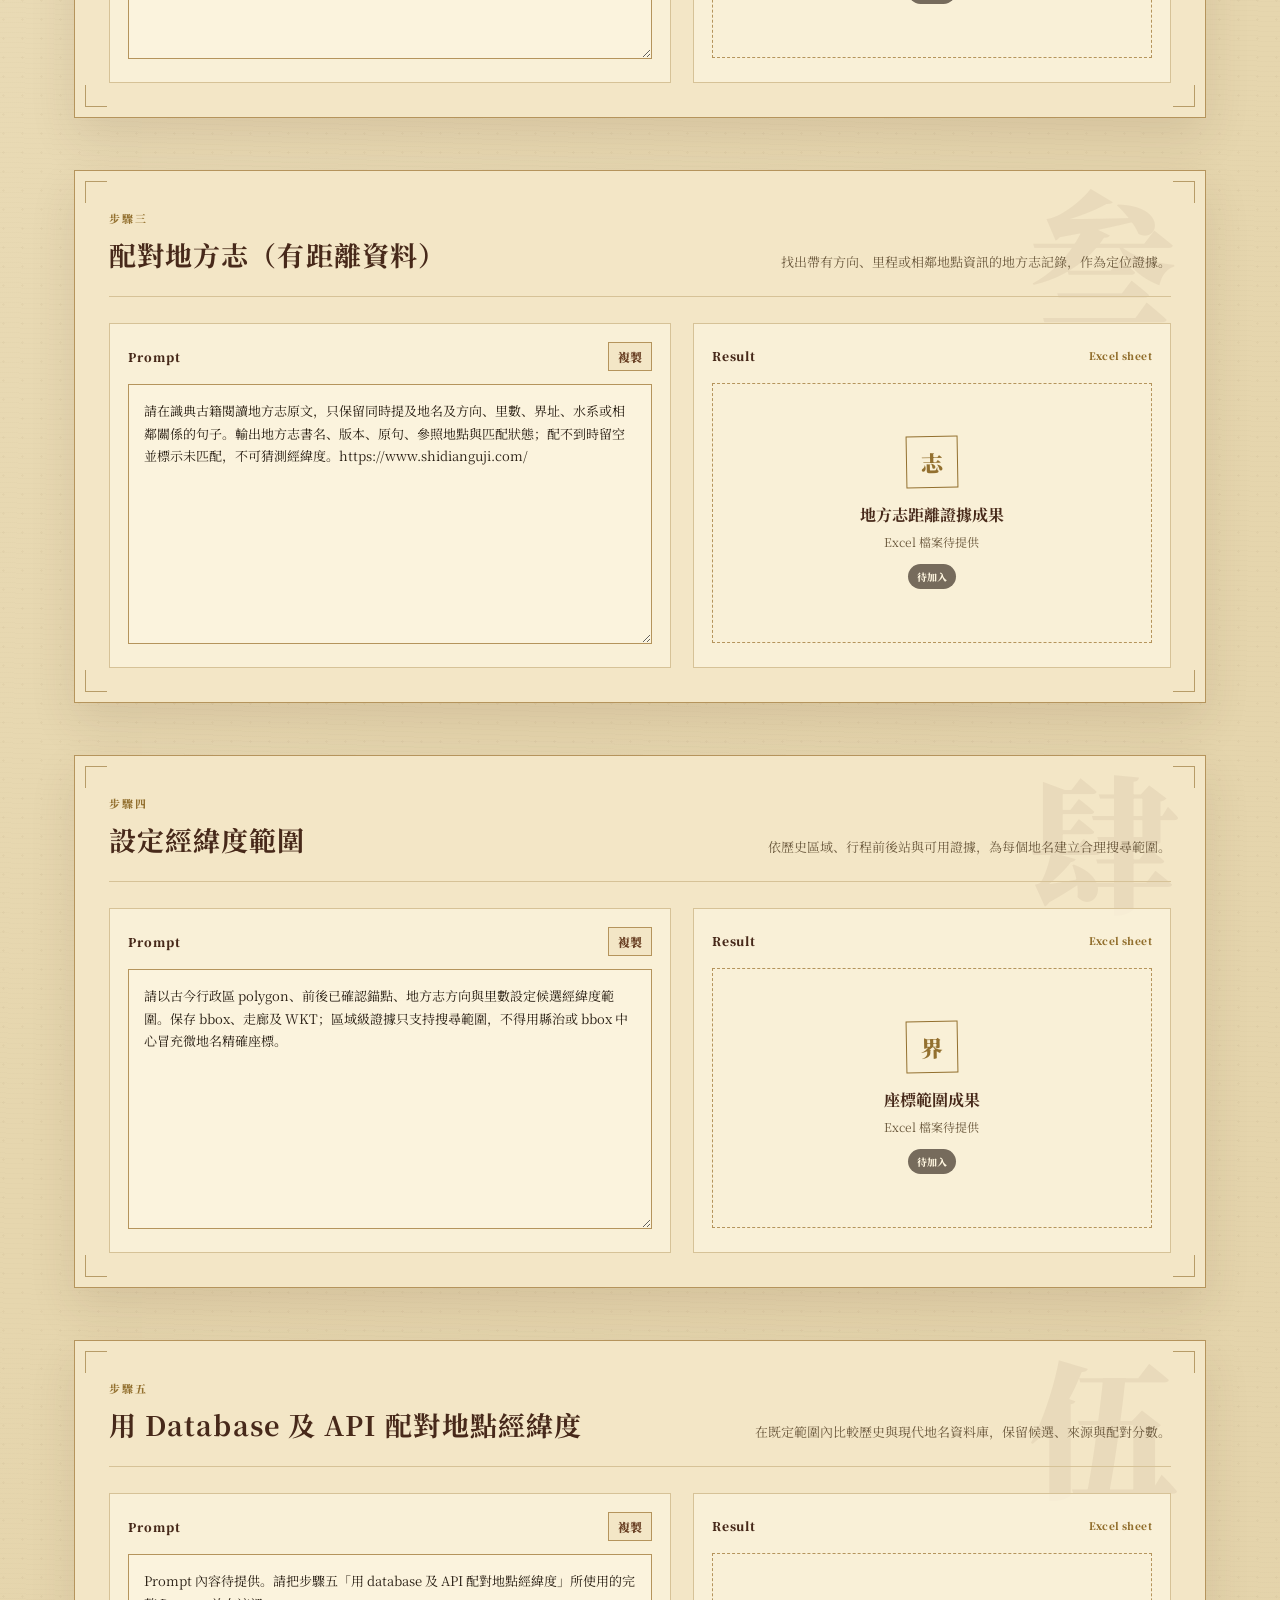
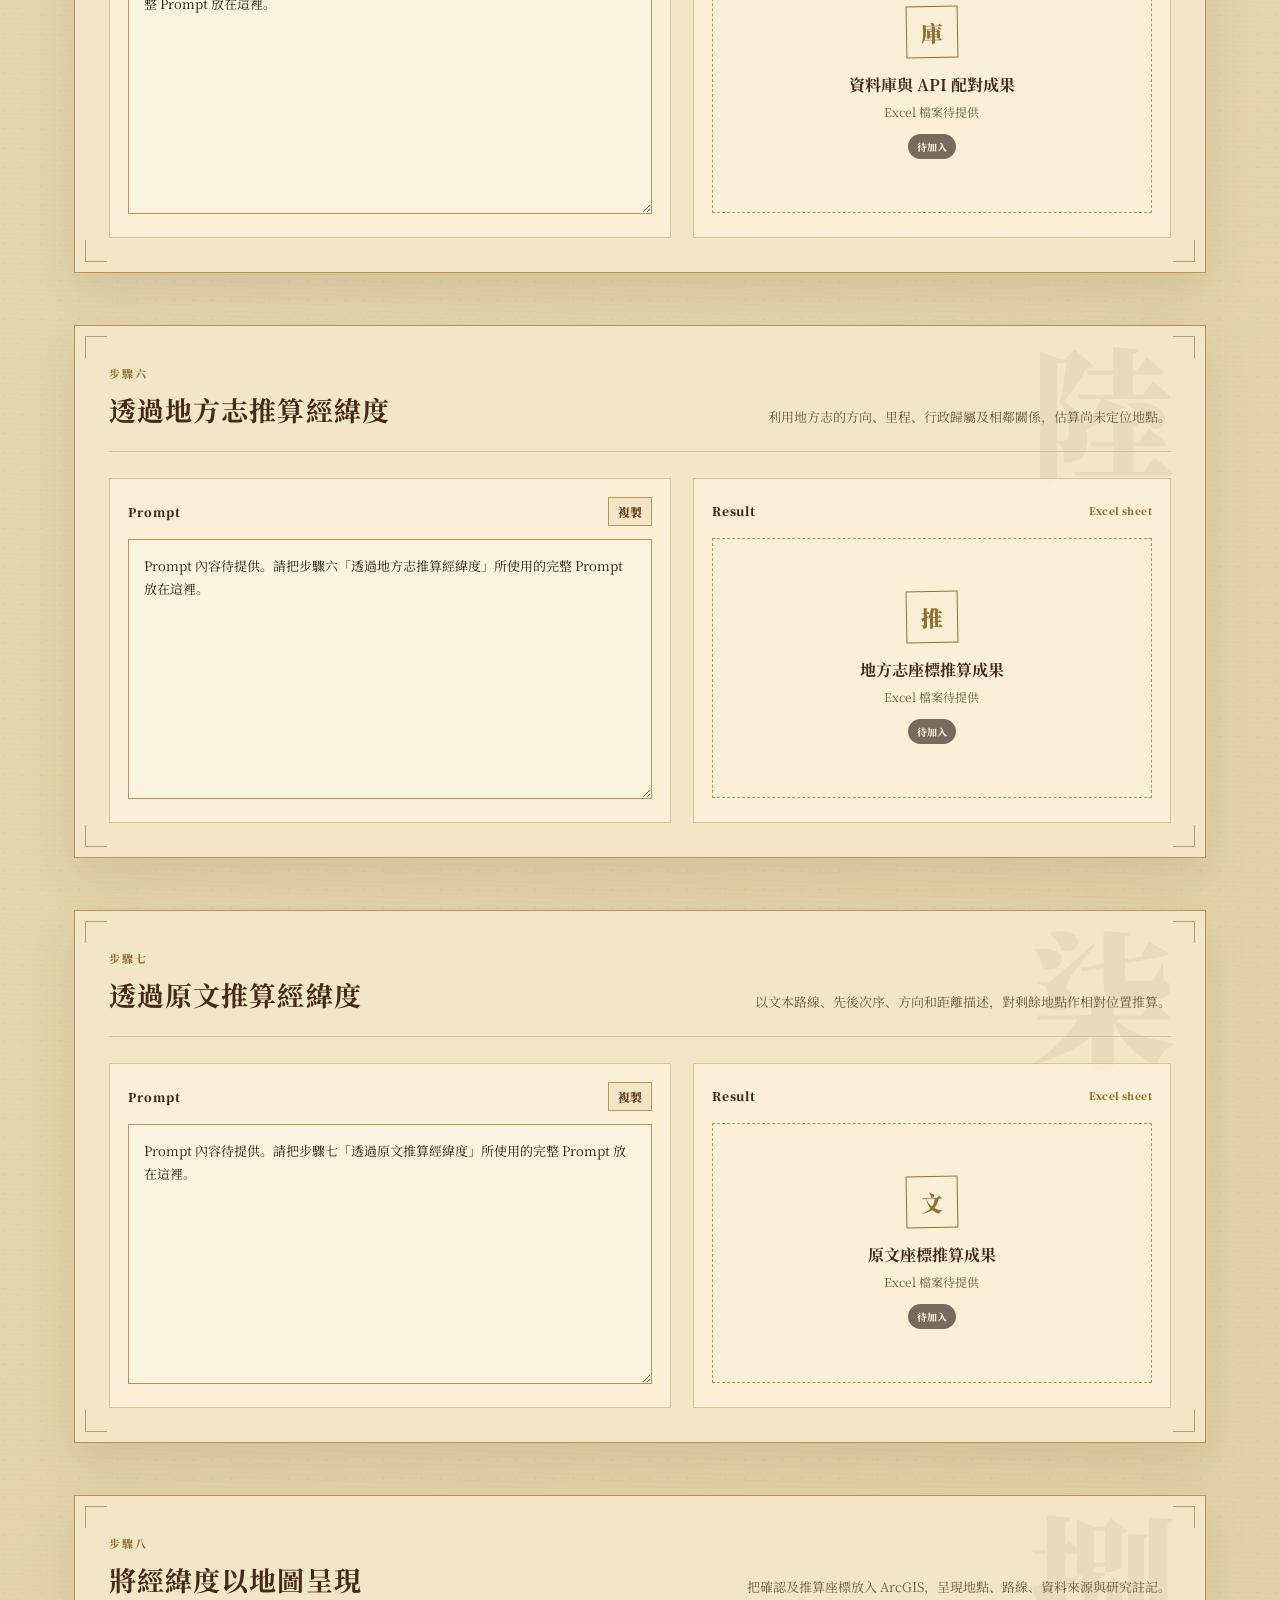
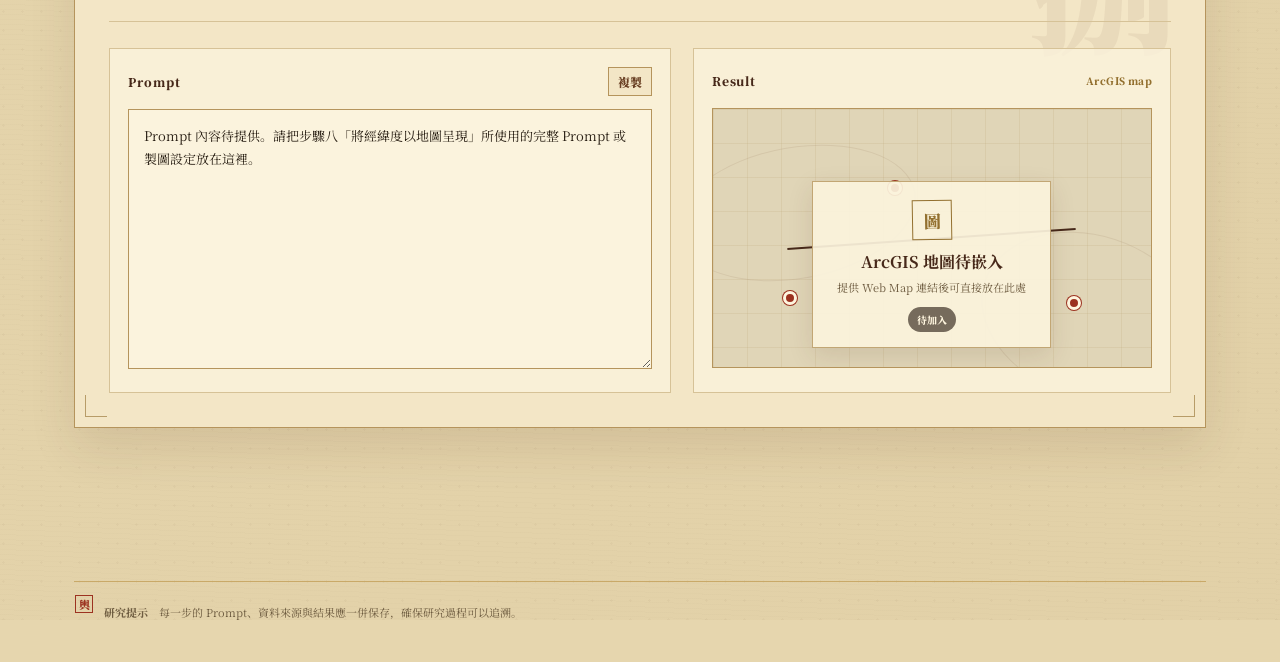
==== commit 12cc5492: "Add supplied prompts for steps one to four" ====
--- a/index.html
+++ b/index.html
@@ -66,7 +66,18 @@
       <div class="step-content">
         <article class="prompt-panel">
           <div class="panel-label"><span>Prompt</span><button class="copy-button" type="button" data-copy-target="prompt-1">複製</button></div>
-          <textarea id="prompt-1" readonly aria-label="步驟一 Prompt">Prompt 內容待提供。請把步驟一「抽地名」所使用的完整 Prompt 放在這裡。</textarea>
+          <textarea id="prompt-1" readonly aria-label="步驟一 Prompt">按出現次序抽取文章內的地名放入excel，欄位如下：序號、日期、地名、類別（行政區、部落、村莊）、細分類、行程（經過、提及）、原文；重複出現的地名保留每次紀錄；將行程為經過及行程為提及分開兩張sheet。
+
+以下的地名請放入另建的篩除sheet：
+1. 橋梁；
+2. 城門和普通城關，例如東門、西門、南門；
+3. 驛站、鋪舍及一般道路節點；
+4. 小型碼頭、馬頭、渡口、埠、市場及臨時泊船點；
+5. 私人住宅、人物住所、別墅、山莊、私人園圃；
+6. 建築群內部的單一殿堂、亭、龕、房舍；
+7. 只表示方向、比較、修辭或典故而不能指向實際位置的詞。
+
+上述項目若有助復原行程，標為 route_auxiliary，但 gis_decision 必須為 exclude；不得猜測其經緯度。不是具名地理實體者標為 excluded。小村莊、寺祠和洞穴不能只按名稱後綴保留，必須檢查其專名穩定性、外部對應、唯一定位可能、地理文化意義，以及是否只是姓氏住宅、小祠、小坳或臨時停泊處。重要但證據不足者標為 pending/review；尺度過小且無法定位者標為 exclude。</textarea>
         </article>
         <article class="result-panel">
           <div class="panel-label"><span>Result</span><small>Excel sheet</small></div>
@@ -89,7 +100,7 @@
       <div class="step-content">
         <article class="prompt-panel">
           <div class="panel-label"><span>Prompt</span><button class="copy-button" type="button" data-copy-target="prompt-2">複製</button></div>
-          <textarea id="prompt-2" readonly aria-label="步驟二 Prompt">Prompt 內容待提供。請把步驟二「配對古代地區與現代地區」所使用的完整 Prompt 放在這裡。</textarea>
+          <textarea id="prompt-2" readonly aria-label="步驟二 Prompt">將行程為經過的地點歸納出古代的地區：次序由大區域至小（承宣佈政使司&gt;府（直隸州）&gt;州&gt;縣）；再進行古今對比，配對古代同現代地名。</textarea>
         </article>
         <article class="result-panel">
           <div class="panel-label"><span>Result</span><small>Excel sheet</small></div>
@@ -107,7 +118,7 @@
       <div class="step-content">
         <article class="prompt-panel">
           <div class="panel-label"><span>Prompt</span><button class="copy-button" type="button" data-copy-target="prompt-3">複製</button></div>
-          <textarea id="prompt-3" readonly aria-label="步驟三 Prompt">Prompt 內容待提供。請把步驟三「配對地方志（有距離資料）」所使用的完整 Prompt 放在這裡。</textarea>
+          <textarea id="prompt-3" readonly aria-label="步驟三 Prompt">請在識典古籍閱讀地方志原文，只保留同時提及地名及方向、里數、界址、水系或相鄰關係的句子。輸出地方志書名、版本、原句、參照地點與匹配狀態；配不到時留空並標示未匹配，不可猜測經緯度。https://www.shidianguji.com/</textarea>
         </article>
         <article class="result-panel">
           <div class="panel-label"><span>Result</span><small>Excel sheet</small></div>
@@ -125,7 +136,7 @@
       <div class="step-content">
         <article class="prompt-panel">
           <div class="panel-label"><span>Prompt</span><button class="copy-button" type="button" data-copy-target="prompt-4">複製</button></div>
-          <textarea id="prompt-4" readonly aria-label="步驟四 Prompt">Prompt 內容待提供。請把步驟四「設定經緯度範圍」所使用的完整 Prompt 放在這裡。</textarea>
+          <textarea id="prompt-4" readonly aria-label="步驟四 Prompt">請以古今行政區 polygon、前後已確認錨點、地方志方向與里數設定候選經緯度範圍。保存 bbox、走廊及 WKT；區域級證據只支持搜尋範圍，不得用縣治或 bbox 中心冒充微地名精確座標。</textarea>
         </article>
         <article class="result-panel">
           <div class="panel-label"><span>Result</span><small>Excel sheet</small></div>
--- a/styles.css
+++ b/styles.css
@@ -20,6 +20,7 @@
 }
 
 * { box-sizing: border-box; }
+[hidden] { display: none !important; }
 html { scroll-behavior: smooth; scroll-padding-top: 150px; }
 body {
   margin: 0;
@@ -107,7 +108,61 @@
 .map-message strong { display: block; color: var(--wood-dark); }
 .map-message p { margin: 6px 0 11px; color: var(--ink-soft); font-size: 11px; }
 
-.teaching-hero { grid-template-columns: 1fr; max-width: 780px; }
+.teaching-hero { grid-template-columns: 1fr; max-width: 860px; }
+.lesson-progress { max-width: 940px; margin: 0 auto 18px; }
+.lesson-progress-copy { margin-bottom: 9px; display: flex; align-items: center; justify-content: space-between; color: var(--ink-soft); font-size: 11px; letter-spacing: .08em; }
+.lesson-progress-copy strong { color: var(--wood-dark); font-size: 12px; }
+.lesson-progress-track { height: 4px; overflow: hidden; border-radius: 999px; background: rgba(181,148,92,.25); }
+.lesson-progress-track span { display: block; height: 100%; border-radius: inherit; background: linear-gradient(90deg,var(--vermillion),#c26a40); transition: width .5s ease; }
+.lesson-deck { max-width: 940px; min-height: 620px; margin: 0 auto; perspective: 1800px; }
+.lesson-card { position: relative; min-height: 600px; padding: 34px; overflow: hidden; border: 1px solid var(--line-strong); background: var(--paper); box-shadow: 0 24px 54px rgba(71,41,26,.16); transform-style: preserve-3d; }
+.lesson-card::after { content: ""; position: absolute; inset: 10px; pointer-events: none; background: linear-gradient(var(--bronze),var(--bronze)) left top/24px 1px no-repeat, linear-gradient(var(--bronze),var(--bronze)) left top/1px 24px no-repeat, linear-gradient(var(--bronze),var(--bronze)) right top/24px 1px no-repeat, linear-gradient(var(--bronze),var(--bronze)) right top/1px 24px no-repeat, linear-gradient(var(--bronze),var(--bronze)) left bottom/24px 1px no-repeat, linear-gradient(var(--bronze),var(--bronze)) left bottom/1px 24px no-repeat, linear-gradient(var(--bronze),var(--bronze)) right bottom/24px 1px no-repeat, linear-gradient(var(--bronze),var(--bronze)) right bottom/1px 24px no-repeat; opacity: .58; }
+.lesson-card > * { position: relative; z-index: 1; }
+.lesson-card-header { display: flex; align-items: flex-start; justify-content: space-between; gap: 24px; padding: 0 4px 22px; border-bottom: 1px solid var(--line); }
+.lesson-kicker { color: var(--bronze); font-size: 11px; font-weight: 900; letter-spacing: .16em; }
+.lesson-card-header h2 { margin: 8px 0 0; color: var(--wood-dark); font-size: 29px; letter-spacing: .05em; }
+.lesson-number { width: 52px; height: 52px; display: grid; place-items: center; border: 1px solid var(--vermillion); color: var(--vermillion); font-size: 24px; font-weight: 900; transform: rotate(1.5deg); }
+.lesson-screen { position: relative; height: 230px; margin: 26px 4px 22px; padding: 0 30px 28px; overflow: auto; border: 1px solid #425043; background: linear-gradient(145deg,#29342d,#1d2822); color: #f5eed7; box-shadow: inset 0 0 30px rgba(0,0,0,.28); }
+.lesson-screen::after { content: ""; position: absolute; inset: 0; pointer-events: none; opacity: .12; background: repeating-linear-gradient(0deg,transparent 0 3px,#fff 4px); }
+.screen-toolbar { position: sticky; top: 0; z-index: 2; min-height: 44px; margin: 0 -30px; padding: 12px 18px 9px; display: flex; align-items: center; justify-content: space-between; gap: 16px; background: linear-gradient(180deg,#29342d 76%,rgba(41,52,45,0)); }
+.screen-label { color: #b8c8b1; font-size: 10px; font-weight: 800; letter-spacing: .16em; }
+.lesson-copy-button { padding: 5px 9px; border: 1px solid rgba(215,185,117,.75); background: rgba(24,34,28,.72); color: #ead7a9; cursor: pointer; font-size: 10px; font-weight: 800; letter-spacing: .06em; }
+.lesson-copy-button:hover { background: #ead7a9; color: #263129; }
+.typewriter-output { padding-top: 2px; }
+.typewriter-text { display: inline; margin: 0; font-size: 16px; line-height: 2; letter-spacing: .04em; white-space: pre-wrap; }
+.typing-cursor { display: inline-block; width: 8px; height: 1.25em; margin-left: 3px; vertical-align: -.2em; background: #d7b975; animation: cursor-blink .8s steps(1) infinite; }
+@keyframes cursor-blink { 50% { opacity: 0; } }
+.lesson-question { margin: 0 4px 26px; padding: 20px; border: 1px solid var(--line); background: rgba(251,243,221,.72); }
+.lesson-question legend { padding: 0 7px; color: var(--wood-dark); font-weight: 800; line-height: 1.6; }
+.lesson-question legend span { margin-right: 8px; padding: 3px 7px; background: var(--bronze); color: var(--cream); font-size: 10px; }
+.lesson-question label { display: flex; align-items: flex-start; gap: 8px; margin-top: 11px; padding: 10px 12px; border: 1px solid transparent; color: var(--ink-soft); cursor: pointer; font-size: 13px; line-height: 1.6; }
+.lesson-question label:hover { border-color: var(--line); background: var(--paper-panel); color: var(--ink); }
+.lesson-question input { margin-top: 4px; accent-color: var(--vermillion); }
+.answer-button { margin: 15px 0 0 12px; padding: 9px 16px; border: 1px solid var(--wood-dark); background: var(--wood); color: var(--cream); cursor: pointer; font-weight: 800; }
+.answer-button:disabled { border-color: var(--line-strong); background: #8c7a62; cursor: wait; }
+.answer-row { display: flex; align-items: center; gap: 14px; }
+.answer-feedback { min-height: 20px; margin: 15px 0 0; font-size: 11px; line-height: 1.6; }
+.answer-feedback.is-correct { color: var(--jade); font-weight: 800; }
+.answer-feedback.is-wrong { color: var(--vermillion); font-weight: 800; }
+.lesson-card-footer { display: grid; grid-template-columns: auto 1fr auto; align-items: center; gap: 16px; padding: 0 4px; }
+.lesson-card-footer span { color: var(--ink-soft); font-size: 11px; text-align: center; }
+.lesson-nav-button { min-width: 112px; padding: 10px 15px; border: 1px solid var(--line-strong); background: var(--paper-panel); color: var(--wood); cursor: pointer; font-weight: 800; }
+.lesson-nav-next { border-color: var(--vermillion); background: var(--vermillion); color: var(--cream); }
+.lesson-nav-button:disabled { border-color: var(--line); background: rgba(231,211,164,.42); color: #9b8d76; cursor: not-allowed; }
+.question-reveal { animation: question-rise .42s ease both; }
+.copy-reveal { animation: copy-pop .44s ease both; }
+.answer-shake { animation: answer-shake .32s ease; }
+.turn-out-left { animation: card-out-left .25s ease-in both; }
+.turn-out-right { animation: card-out-right .25s ease-in both; }
+.turn-in-right { animation: card-in-right .38s cubic-bezier(.2,.8,.2,1) both; }
+.turn-in-left { animation: card-in-left .38s cubic-bezier(.2,.8,.2,1) both; }
+@keyframes question-rise { from { opacity: 0; transform: translateY(12px); } }
+@keyframes copy-pop { from { opacity: 0; transform: scale(.7); } }
+@keyframes answer-shake { 25% { transform: translateX(-5px); } 50% { transform: translateX(5px); } 75% { transform: translateX(-3px); } }
+@keyframes card-out-left { to { opacity: 0; transform: translateX(-14%) rotateY(-66deg) scale(.96); } }
+@keyframes card-out-right { to { opacity: 0; transform: translateX(14%) rotateY(66deg) scale(.96); } }
+@keyframes card-in-right { from { opacity: 0; transform: translateX(14%) rotateY(66deg) scale(.96); } }
+@keyframes card-in-left { from { opacity: 0; transform: translateX(-14%) rotateY(-66deg) scale(.96); } }
 .teaching-intro { margin-bottom: 48px; padding: 26px; border: 1px solid var(--line-strong); background: rgba(243,230,198,.78); }
 .teaching-intro h2 { margin: 0 0 12px; color: var(--wood-dark); font-size: 24px; }
 .teaching-intro p { margin: 0; color: var(--ink-soft); line-height: 1.8; }
@@ -161,4 +216,20 @@
   textarea, .file-placeholder { min-height: 230px; }
   .method-principles { grid-template-columns: 1fr; }
   .teaching-card { padding: 21px 17px; }
-}
+  .lesson-card { min-height: 630px; padding: 24px 16px; }
+  .lesson-card-header { padding-inline: 6px; }
+  .lesson-card-header h2 { font-size: 24px; }
+  .lesson-screen { height: 245px; margin-inline: 5px; padding: 0 18px 22px; }
+  .screen-toolbar { margin-inline: -18px; }
+  .lesson-question { margin-inline: 5px; padding: 16px 10px; }
+  .answer-row { display: block; }
+  .lesson-card-footer { grid-template-columns: 1fr 1fr; }
+  .lesson-card-footer span { grid-column: 1 / -1; grid-row: 1; }
+  .lesson-nav-button { min-width: 0; }
+}
+
+@media (prefers-reduced-motion: reduce) {
+  html { scroll-behavior: auto; }
+  .typing-cursor { animation: none; }
+  .question-reveal, .copy-reveal, .answer-shake, .turn-out-left, .turn-out-right, .turn-in-right, .turn-in-left { animation-duration: .01ms; }
+}
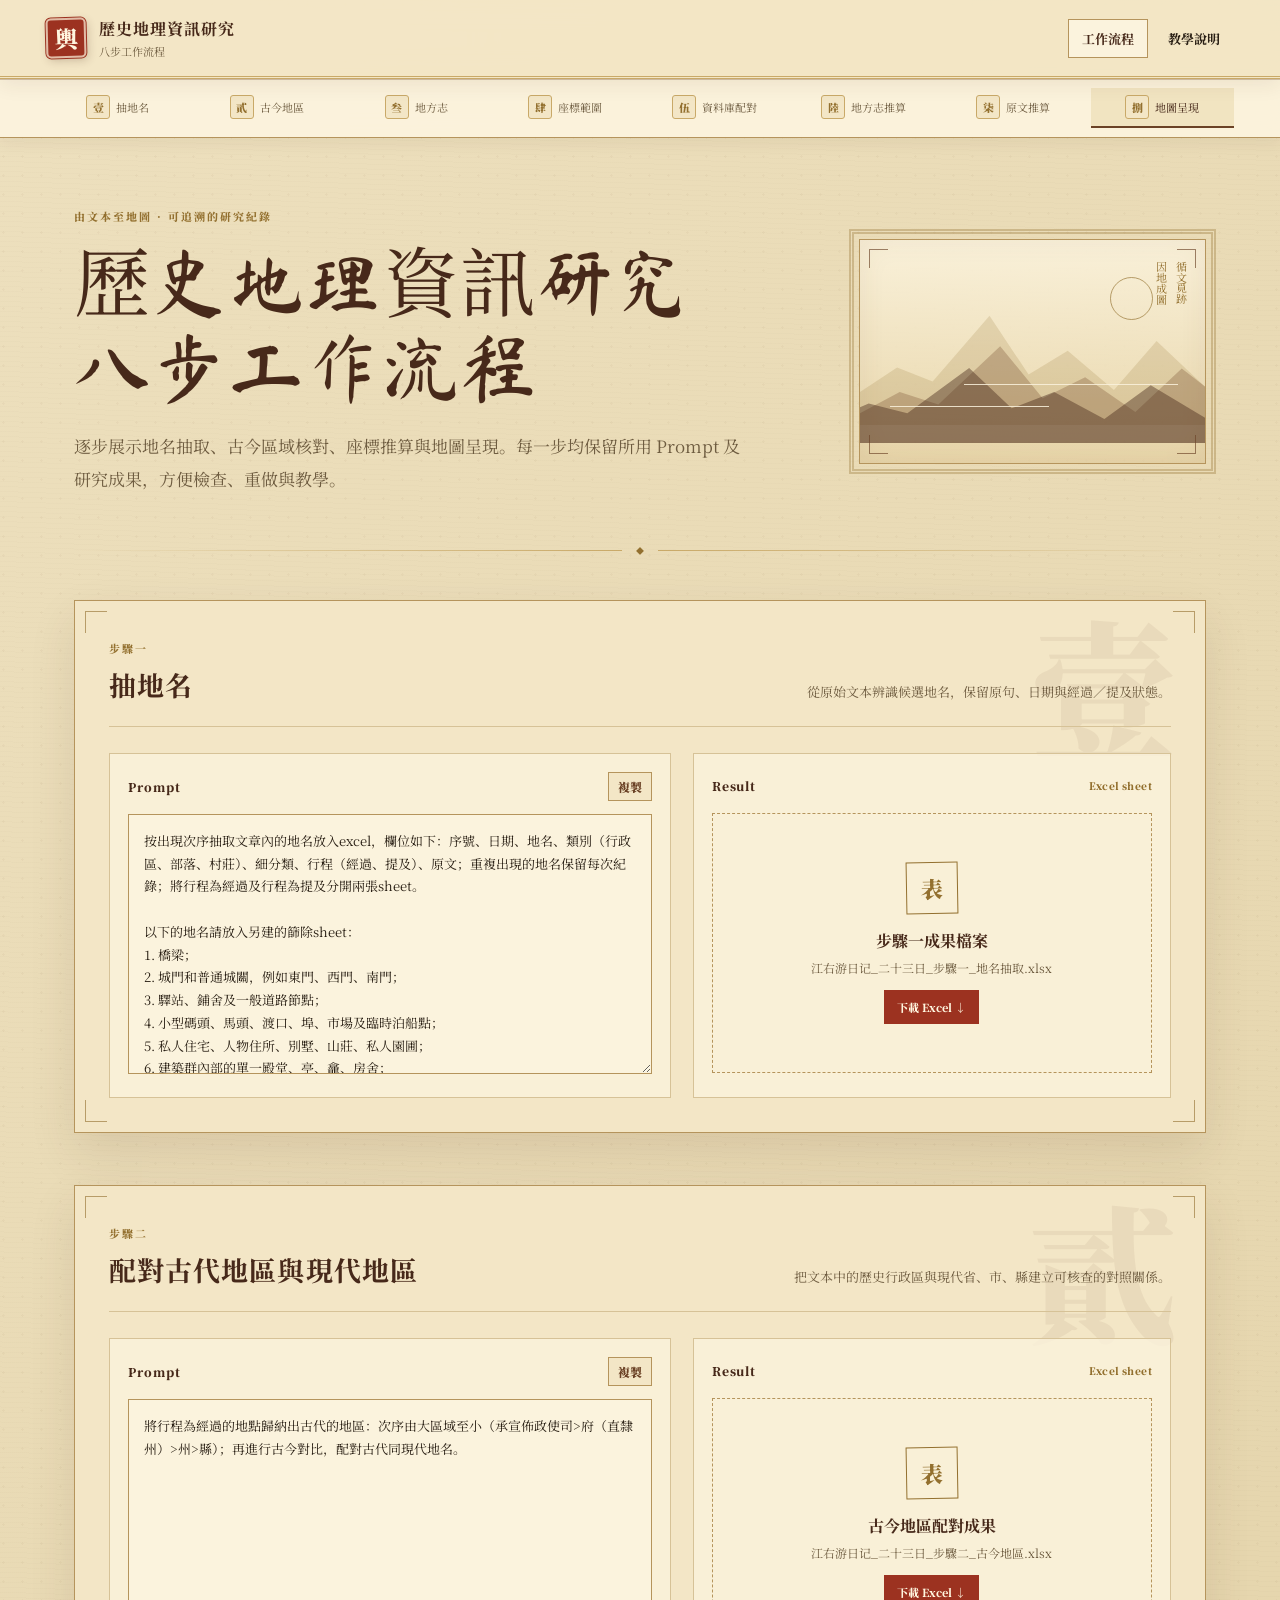
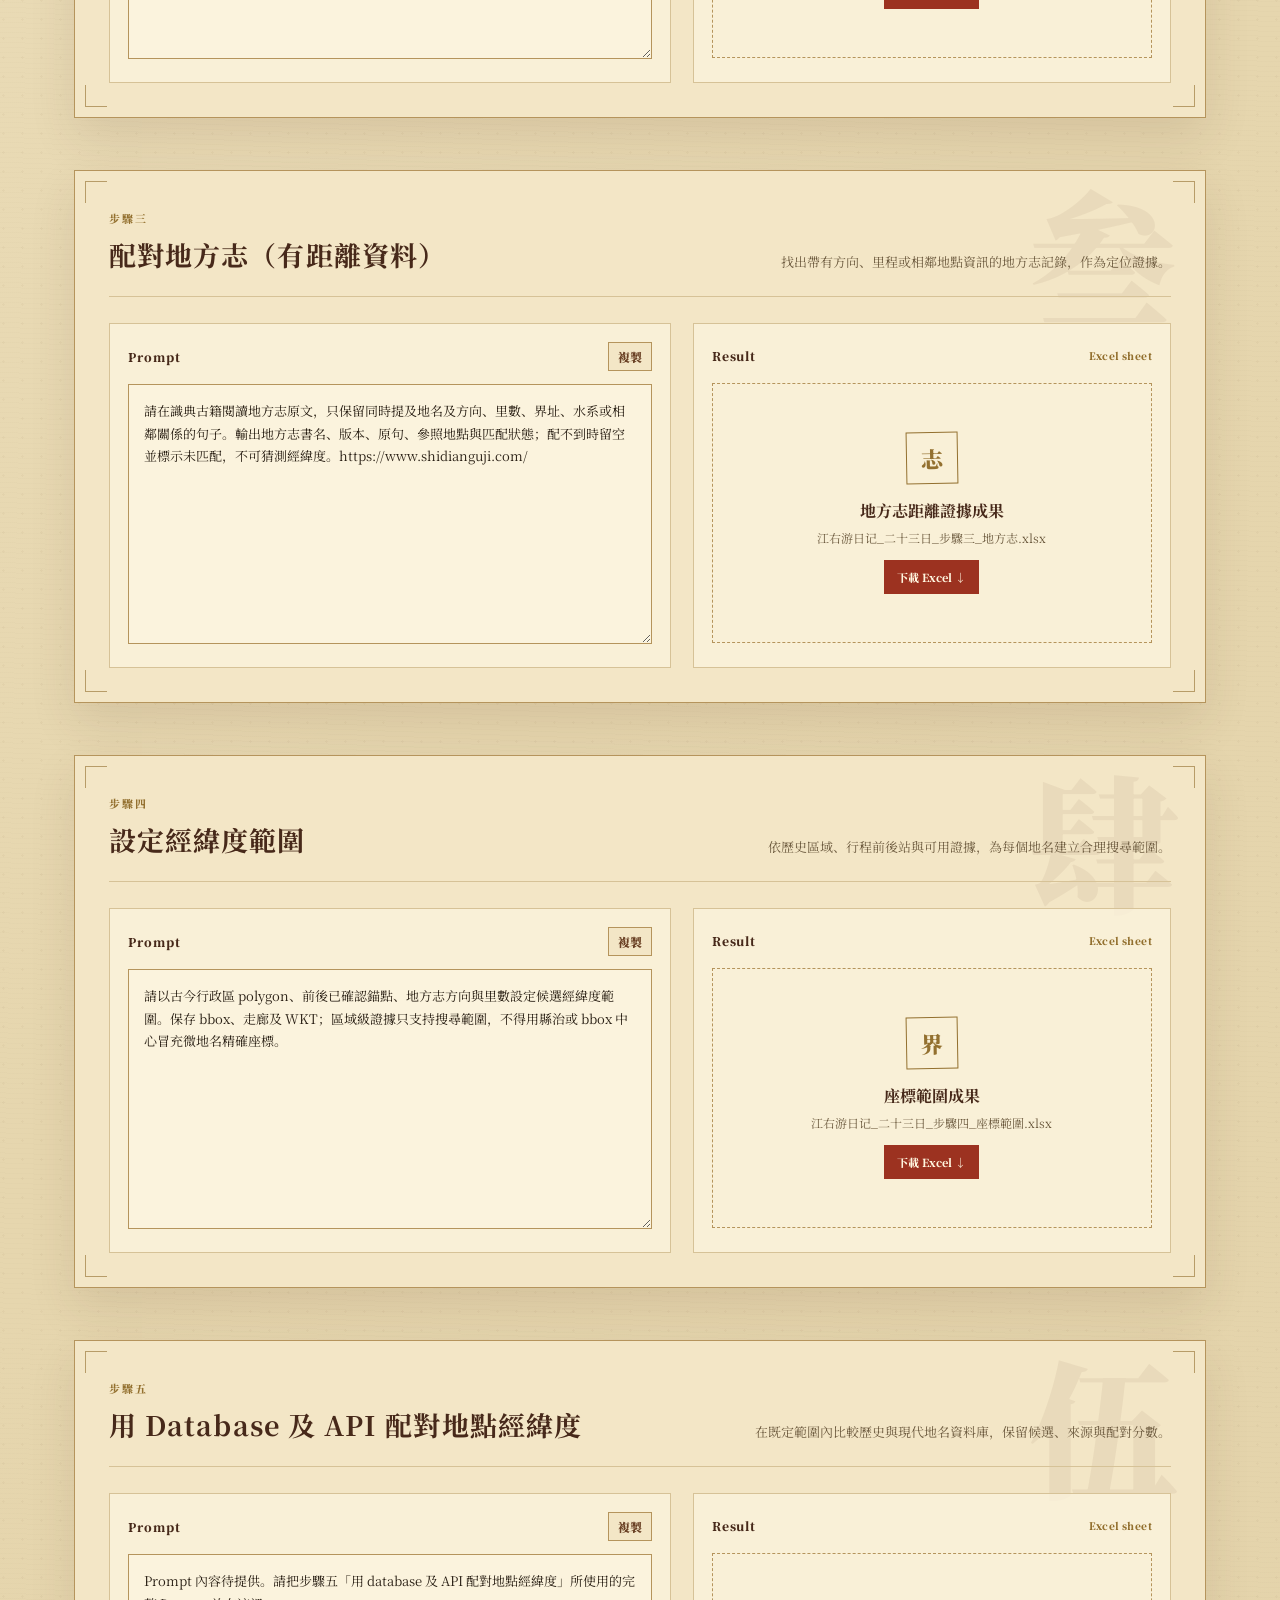
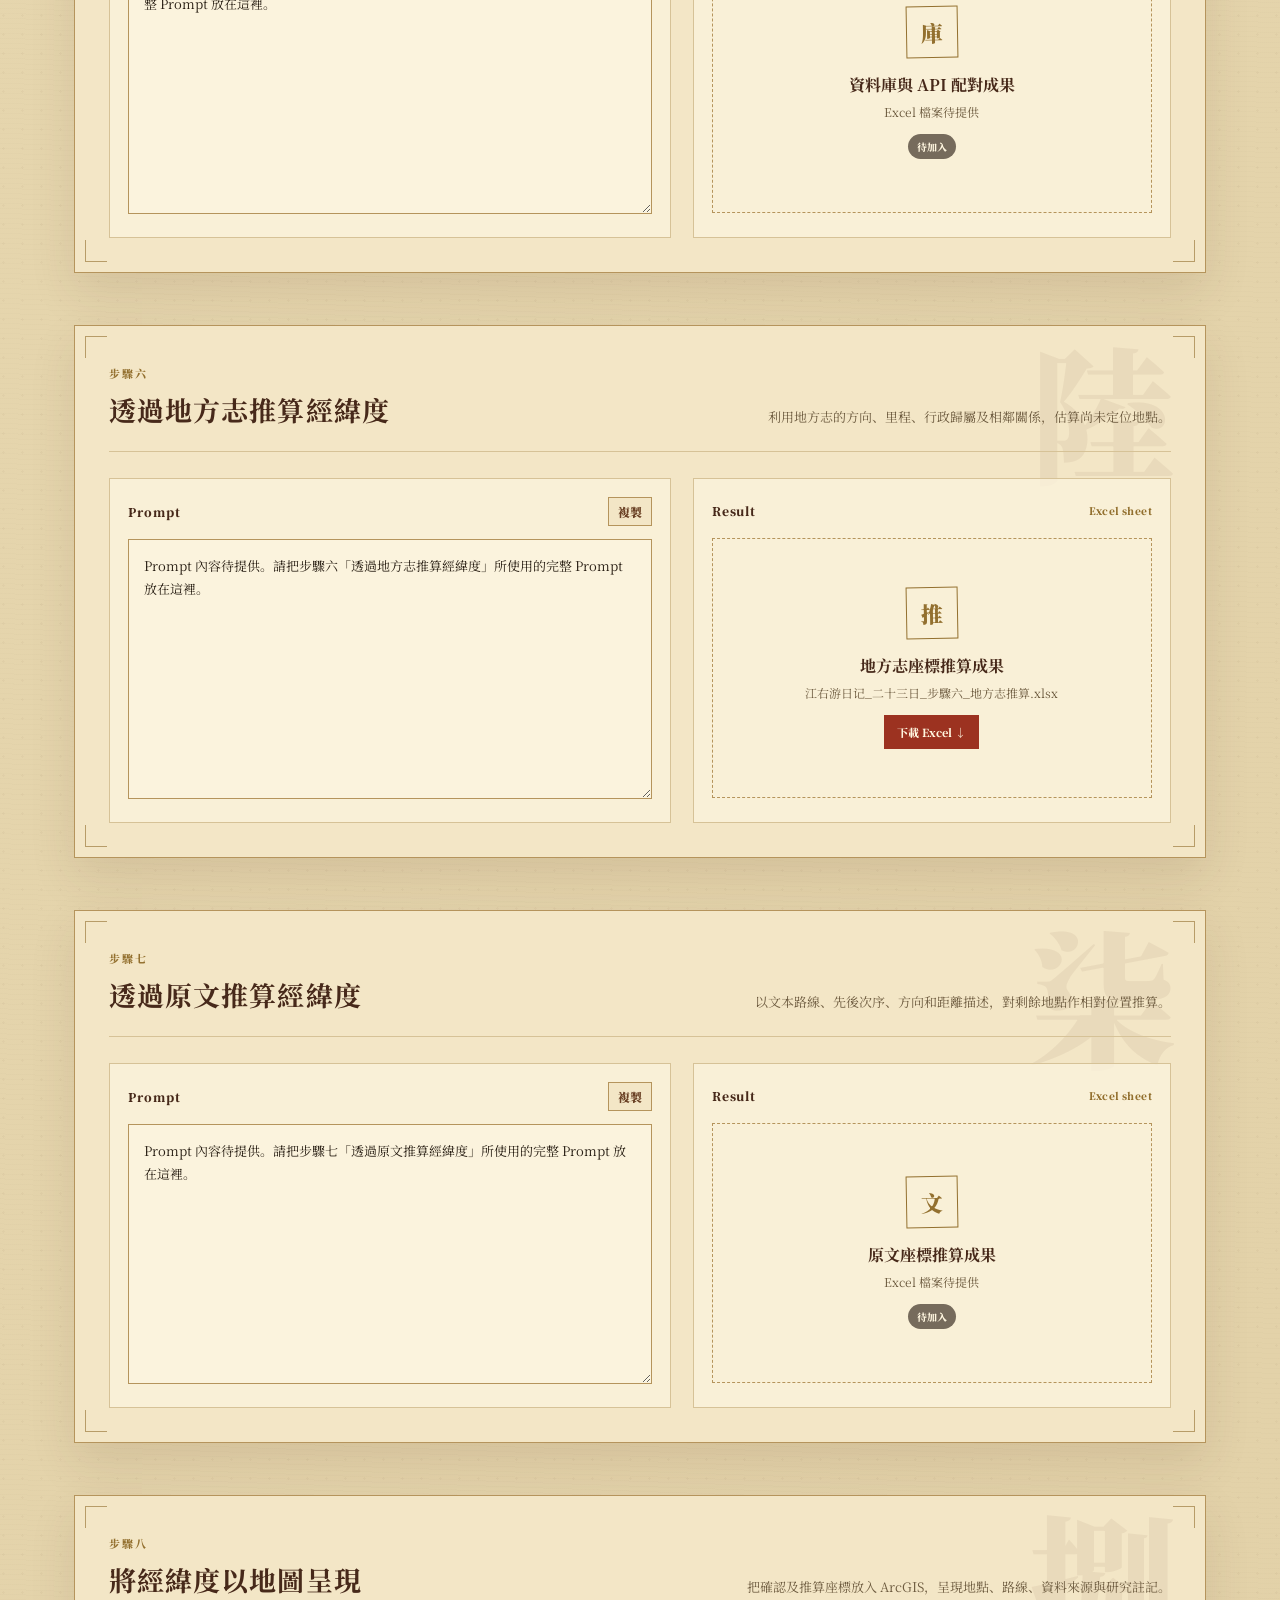
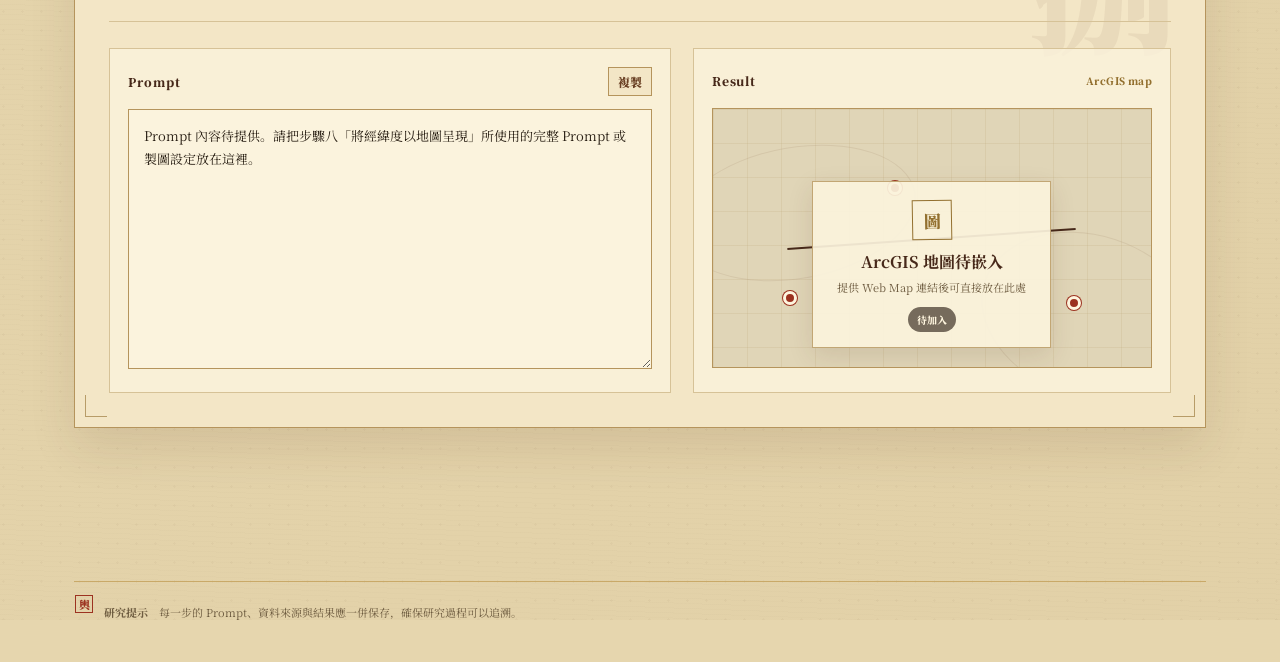
==== commit a4ccfe7c: "Publish five research workbook results" ====
--- a/index.html
+++ b/index.html
@@ -84,8 +84,8 @@
           <div class="file-placeholder">
             <span class="file-mark" aria-hidden="true">表</span>
             <strong>步驟一成果檔案</strong>
-            <p>Excel 檔案待提供</p>
-            <span class="pending-badge">待加入</span>
+            <p>江右游日记_二十三日_步驟一_地名抽取.xlsx</p>
+            <a class="result-download-link" href="results/江右游日记_二十三日_步驟一_地名抽取.xlsx" download>下載 Excel ↓</a>
           </div>
         </article>
       </div>
@@ -104,7 +104,7 @@
         </article>
         <article class="result-panel">
           <div class="panel-label"><span>Result</span><small>Excel sheet</small></div>
-          <div class="file-placeholder"><span class="file-mark" aria-hidden="true">表</span><strong>古今地區配對成果</strong><p>Excel 檔案待提供</p><span class="pending-badge">待加入</span></div>
+          <div class="file-placeholder"><span class="file-mark" aria-hidden="true">表</span><strong>古今地區配對成果</strong><p>江右游日记_二十三日_步驟二_古今地區.xlsx</p><a class="result-download-link" href="results/江右游日记_二十三日_步驟二_古今地區.xlsx" download>下載 Excel ↓</a></div>
         </article>
       </div>
     </section>
@@ -122,7 +122,7 @@
         </article>
         <article class="result-panel">
           <div class="panel-label"><span>Result</span><small>Excel sheet</small></div>
-          <div class="file-placeholder"><span class="file-mark" aria-hidden="true">志</span><strong>地方志距離證據成果</strong><p>Excel 檔案待提供</p><span class="pending-badge">待加入</span></div>
+          <div class="file-placeholder"><span class="file-mark" aria-hidden="true">志</span><strong>地方志距離證據成果</strong><p>江右游日记_二十三日_步驟三_地方志.xlsx</p><a class="result-download-link" href="results/江右游日记_二十三日_步驟三_地方志.xlsx" download>下載 Excel ↓</a></div>
         </article>
       </div>
     </section>
@@ -140,7 +140,7 @@
         </article>
         <article class="result-panel">
           <div class="panel-label"><span>Result</span><small>Excel sheet</small></div>
-          <div class="file-placeholder"><span class="file-mark" aria-hidden="true">界</span><strong>座標範圍成果</strong><p>Excel 檔案待提供</p><span class="pending-badge">待加入</span></div>
+          <div class="file-placeholder"><span class="file-mark" aria-hidden="true">界</span><strong>座標範圍成果</strong><p>江右游日记_二十三日_步驟四_座標範圍.xlsx</p><a class="result-download-link" href="results/江右游日记_二十三日_步驟四_座標範圍.xlsx" download>下載 Excel ↓</a></div>
         </article>
       </div>
     </section>
@@ -176,7 +176,7 @@
         </article>
         <article class="result-panel">
           <div class="panel-label"><span>Result</span><small>Excel sheet</small></div>
-          <div class="file-placeholder"><span class="file-mark" aria-hidden="true">推</span><strong>地方志座標推算成果</strong><p>Excel 檔案待提供</p><span class="pending-badge">待加入</span></div>
+          <div class="file-placeholder"><span class="file-mark" aria-hidden="true">推</span><strong>地方志座標推算成果</strong><p>江右游日记_二十三日_步驟六_地方志推算.xlsx</p><a class="result-download-link" href="results/江右游日记_二十三日_步驟六_地方志推算.xlsx" download>下載 Excel ↓</a></div>
         </article>
       </div>
     </section>
--- a/styles.css
+++ b/styles.css
@@ -91,8 +91,10 @@
 .file-placeholder { min-height: 260px; padding: 28px; display: flex; flex-direction: column; align-items: center; justify-content: center; border: 1px dashed var(--line-strong); text-align: center; }
 .file-mark { width: 52px; height: 52px; display: grid; place-items: center; margin-bottom: 15px; border: 1px solid var(--bronze); color: var(--bronze); font-size: 22px; font-weight: 900; transform: rotate(-1deg); }
 .file-placeholder strong { color: var(--wood-dark); font-size: 16px; }
-.file-placeholder p { margin: 7px 0 14px; color: var(--ink-soft); font-size: 12px; }
+.file-placeholder p { margin: 7px 0 14px; overflow-wrap: anywhere; color: var(--ink-soft); font-size: 12px; }
 .pending-badge { padding: 5px 9px; border-radius: 999px; background: #766b5c; color: var(--cream); font-size: 10px; font-weight: 800; }
+.result-download-link { display: inline-flex; padding: 8px 12px; border: 1px solid var(--vermillion); background: var(--vermillion); color: var(--cream); text-decoration: none; font-size: 11px; font-weight: 800; }
+.result-download-link:hover { background: var(--wood-dark); }
 .arcgis-placeholder { position: relative; min-height: 260px; overflow: hidden; border: 1px solid var(--line-strong); background: #e0d5b7; }
 .map-grid { position: absolute; inset: 0; opacity: .38; background-image: linear-gradient(rgba(147,112,47,.24) 1px, transparent 1px), linear-gradient(90deg, rgba(147,112,47,.24) 1px, transparent 1px); background-size: 34px 34px; }
 .map-grid::before, .map-grid::after { content: ""; position: absolute; border: 1px solid rgba(107,66,38,.25); border-radius: 50%; }
@@ -108,7 +110,10 @@
 .map-message strong { display: block; color: var(--wood-dark); }
 .map-message p { margin: 6px 0 11px; color: var(--ink-soft); font-size: 11px; }
 
-.teaching-hero { grid-template-columns: 1fr; max-width: 860px; }
+.teaching-hero { grid-template-columns: 1fr; max-width: 760px; margin-bottom: 34px; }
+.teaching-hero .eyebrow { font-size: 9px; }
+.teaching-hero h1 { margin: 11px 0 14px; font-size: clamp(34px,4.6vw,54px); }
+.teaching-hero .hero-copy > p:last-child { font-size: 14px; line-height: 1.75; }
 .lesson-progress { max-width: 940px; margin: 0 auto 18px; }
 .lesson-progress-copy { margin-bottom: 9px; display: flex; align-items: center; justify-content: space-between; color: var(--ink-soft); font-size: 11px; letter-spacing: .08em; }
 .lesson-progress-copy strong { color: var(--wood-dark); font-size: 12px; }
@@ -122,6 +127,10 @@
 .lesson-kicker { color: var(--bronze); font-size: 11px; font-weight: 900; letter-spacing: .16em; }
 .lesson-card-header h2 { margin: 8px 0 0; color: var(--wood-dark); font-size: 29px; letter-spacing: .05em; }
 .lesson-number { width: 52px; height: 52px; display: grid; place-items: center; border: 1px solid var(--vermillion); color: var(--vermillion); font-size: 24px; font-weight: 900; transform: rotate(1.5deg); }
+.lesson-intro-panel { min-height: 430px; padding: 54px 70px 24px; display: flex; flex-direction: column; }
+.lesson-intro-text { max-width: 720px; margin: 0 auto; color: var(--ink-soft); font-size: 17px; line-height: 2.05; white-space: pre-line; }
+.lesson-start-button { min-width: 138px; margin: auto auto 0; padding: 12px 24px; border: 1px solid var(--vermillion); background: var(--vermillion); color: var(--cream); cursor: pointer; font-weight: 900; letter-spacing: .12em; }
+.lesson-start-button:hover { background: var(--wood-dark); }
 .lesson-screen { position: relative; height: 230px; margin: 26px 4px 22px; padding: 0 30px 28px; overflow: auto; border: 1px solid #425043; background: linear-gradient(145deg,#29342d,#1d2822); color: #f5eed7; box-shadow: inset 0 0 30px rgba(0,0,0,.28); }
 .lesson-screen::after { content: ""; position: absolute; inset: 0; pointer-events: none; opacity: .12; background: repeating-linear-gradient(0deg,transparent 0 3px,#fff 4px); }
 .screen-toolbar { position: sticky; top: 0; z-index: 2; min-height: 44px; margin: 0 -30px; padding: 12px 18px 9px; display: flex; align-items: center; justify-content: space-between; gap: 16px; background: linear-gradient(180deg,#29342d 76%,rgba(41,52,45,0)); }
@@ -144,6 +153,54 @@
 .answer-feedback { min-height: 20px; margin: 15px 0 0; font-size: 11px; line-height: 1.6; }
 .answer-feedback.is-correct { color: var(--jade); font-weight: 800; }
 .answer-feedback.is-wrong { color: var(--vermillion); font-weight: 800; }
+.generated-prompt-panel { position: relative; z-index: 1; margin: 20px 0 0; padding: 14px; border: 1px solid rgba(215,185,117,.72); background: rgba(14,23,18,.78); box-shadow: 0 8px 22px rgba(0,0,0,.18); }
+.generated-prompt-panel > header { margin-bottom: 10px; display: flex; align-items: center; justify-content: space-between; gap: 16px; }
+.generated-prompt-panel > header span, .generated-prompt-panel > header strong { display: block; }
+.generated-prompt-panel > header span { margin-bottom: 2px; color: #a9c8aa; font-size: 9px; font-weight: 900; letter-spacing: .12em; }
+.generated-prompt-panel > header strong { color: #f5eed7; font-size: 12px; }
+.generated-prompt-panel .lesson-copy-button { flex: 0 0 auto; border-color: #d7b975; background: #d7b975; color: #263129; }
+.generated-prompt-text { height: 110px; min-height: 110px; padding: 10px; resize: vertical; border-color: rgba(215,185,117,.72); background: #fffaf0; font-size: 11px; line-height: 1.65; }
+
+.teaching-page .header-inner { min-height: 58px; }
+.teaching-page .brand-seal { width: 32px; height: 32px; font-size: 18px; }
+.teaching-page .brand strong { font-size: 14px; }
+.teaching-page .brand small { margin-top: 1px; font-size: 9px; }
+.teaching-page .page-nav a { padding-block: 7px; font-size: 12px; }
+.teaching-page main { padding: 18px 24px 14px; }
+.teaching-page .teaching-hero { max-width: none; margin-bottom: 10px; }
+.teaching-page .teaching-hero .hero-copy { display: grid; grid-template-columns: auto auto minmax(0,1fr); align-items: center; gap: 16px; }
+.teaching-page .teaching-hero .eyebrow { white-space: nowrap; }
+.teaching-page .teaching-hero h1 { margin: 0; font-size: clamp(26px,3vw,34px); white-space: nowrap; }
+.teaching-page .teaching-hero .hero-copy > p:last-child { max-width: none; font-size: 12px; line-height: 1.55; }
+.teaching-page .ornamental-divider { margin-bottom: 10px; }
+.teaching-page .lesson-progress { margin-bottom: 10px; }
+.teaching-page .lesson-progress-copy { margin-bottom: 6px; }
+.teaching-page .lesson-deck { min-height: 0; }
+.teaching-page .lesson-card { min-height: 410px; padding: 18px 22px; }
+.teaching-page .lesson-card-header { padding-bottom: 10px; }
+.teaching-page .lesson-card-header h2 { margin-top: 3px; font-size: 21px; }
+.teaching-page .lesson-kicker { font-size: 9px; }
+.teaching-page .lesson-number { width: 38px; height: 38px; font-size: 18px; }
+.teaching-page .lesson-intro-panel { min-height: 330px; padding: 30px 55px 14px; }
+.teaching-page .lesson-intro-text { font-size: 15px; line-height: 1.75; }
+.teaching-page .lesson-start-button { padding: 9px 22px; }
+.teaching-page .lesson-workspace { margin: 12px 4px 10px; display: grid; grid-template-columns: minmax(0,1.7fr) minmax(250px,.7fr); gap: 12px; align-items: stretch; }
+.teaching-page .lesson-workspace:has(.lesson-question[hidden]) .lesson-screen { grid-column: 1 / -1; }
+.teaching-page .lesson-workspace:has(.lesson-screen[hidden]) { display: none; }
+.teaching-page .lesson-screen { height: 270px; margin: 0; padding: 0 22px 18px; }
+.teaching-page .screen-toolbar { min-height: 32px; margin: 0 -22px; padding: 8px 14px 6px; }
+.teaching-page .typewriter-text { font-size: 13px; line-height: 1.65; }
+.teaching-page .lesson-question { max-height: 270px; margin: 0; padding: 11px 13px; overflow-y: auto; }
+.teaching-page .lesson-question legend { font-size: 12px; line-height: 1.45; }
+.teaching-page #question-options { display: grid; grid-template-columns: 1fr; gap: 4px; }
+.teaching-page .lesson-question label { margin-top: 4px; padding: 6px 8px; font-size: 11px; line-height: 1.45; }
+.teaching-page .answer-button { margin: 8px 0 0; padding: 7px 14px; }
+.teaching-page .answer-feedback { margin-top: 8px; }
+.teaching-page .lesson-card-footer { gap: 10px; }
+.teaching-page .lesson-nav-button { padding: 7px 13px; }
+.teaching-page > footer { margin-bottom: 14px; }
+.teaching-page > footer p { margin: 0; padding-top: 12px; }
+.teaching-page > footer p > span { top: 4px; }
 .lesson-card-footer { display: grid; grid-template-columns: auto 1fr auto; align-items: center; gap: 16px; padding: 0 4px; }
 .lesson-card-footer span { color: var(--ink-soft); font-size: 11px; text-align: center; }
 .lesson-nav-button { min-width: 112px; padding: 10px 15px; border: 1px solid var(--line-strong); background: var(--paper-panel); color: var(--wood); cursor: pointer; font-weight: 800; }
@@ -193,7 +250,15 @@
   .hero { grid-template-columns: 1fr; }
   .hero-leaf { display: none; }
   .step-content { grid-template-columns: 1fr; }
+  .teaching-page .teaching-hero .hero-copy { grid-template-columns: auto 1fr; }
+  .teaching-page .teaching-hero .hero-copy > p:last-child { grid-column: 1 / -1; }
   .teaching-grid { grid-template-columns: 1fr; }
+}
+
+@media (max-width: 760px) {
+  .teaching-page .lesson-workspace { grid-template-columns: 1fr; }
+  .teaching-page .lesson-screen { height: 210px; }
+  .teaching-page .lesson-question { max-height: none; }
 }
 
 @media (max-width: 640px) {
@@ -207,6 +272,8 @@
   .hero { margin-bottom: 34px; padding: 0 5px; }
   .hero h1 { font-size: 46px; }
   .hero-copy > p:last-child { font-size: 15px; }
+  .teaching-hero h1 { font-size: 36px; }
+  .teaching-hero .hero-copy > p:last-child { font-size: 13px; }
   .workflow-step { padding: 25px 17px; }
   .step-watermark { right: 16px; font-size: 104px; }
   .step-heading { display: block; }
@@ -220,12 +287,23 @@
   .lesson-card-header { padding-inline: 6px; }
   .lesson-card-header h2 { font-size: 24px; }
   .lesson-screen { height: 245px; margin-inline: 5px; padding: 0 18px 22px; }
+  .lesson-intro-panel { min-height: 440px; padding: 38px 20px 20px; }
+  .lesson-intro-text { font-size: 15px; line-height: 1.9; }
   .screen-toolbar { margin-inline: -18px; }
   .lesson-question { margin-inline: 5px; padding: 16px 10px; }
   .answer-row { display: block; }
   .lesson-card-footer { grid-template-columns: 1fr 1fr; }
   .lesson-card-footer span { grid-column: 1 / -1; grid-row: 1; }
+  .generated-prompt-panel { margin: 14px 0 0; padding: 12px; }
+  .generated-prompt-panel > header { align-items: flex-start; }
+  .generated-prompt-text { height: 130px; min-height: 130px; }
   .lesson-nav-button { min-width: 0; }
+  .teaching-page main { padding: 14px 12px 12px; }
+  .teaching-page .teaching-hero .hero-copy { display: block; }
+  .teaching-page .teaching-hero .eyebrow { margin-bottom: 5px; }
+  .teaching-page .teaching-hero h1 { font-size: 28px; }
+  .teaching-page .teaching-hero .hero-copy > p:last-child { margin-top: 7px; font-size: 11px; }
+  .teaching-page #question-options { grid-template-columns: 1fr; }
 }
 
 @media (prefers-reduced-motion: reduce) {
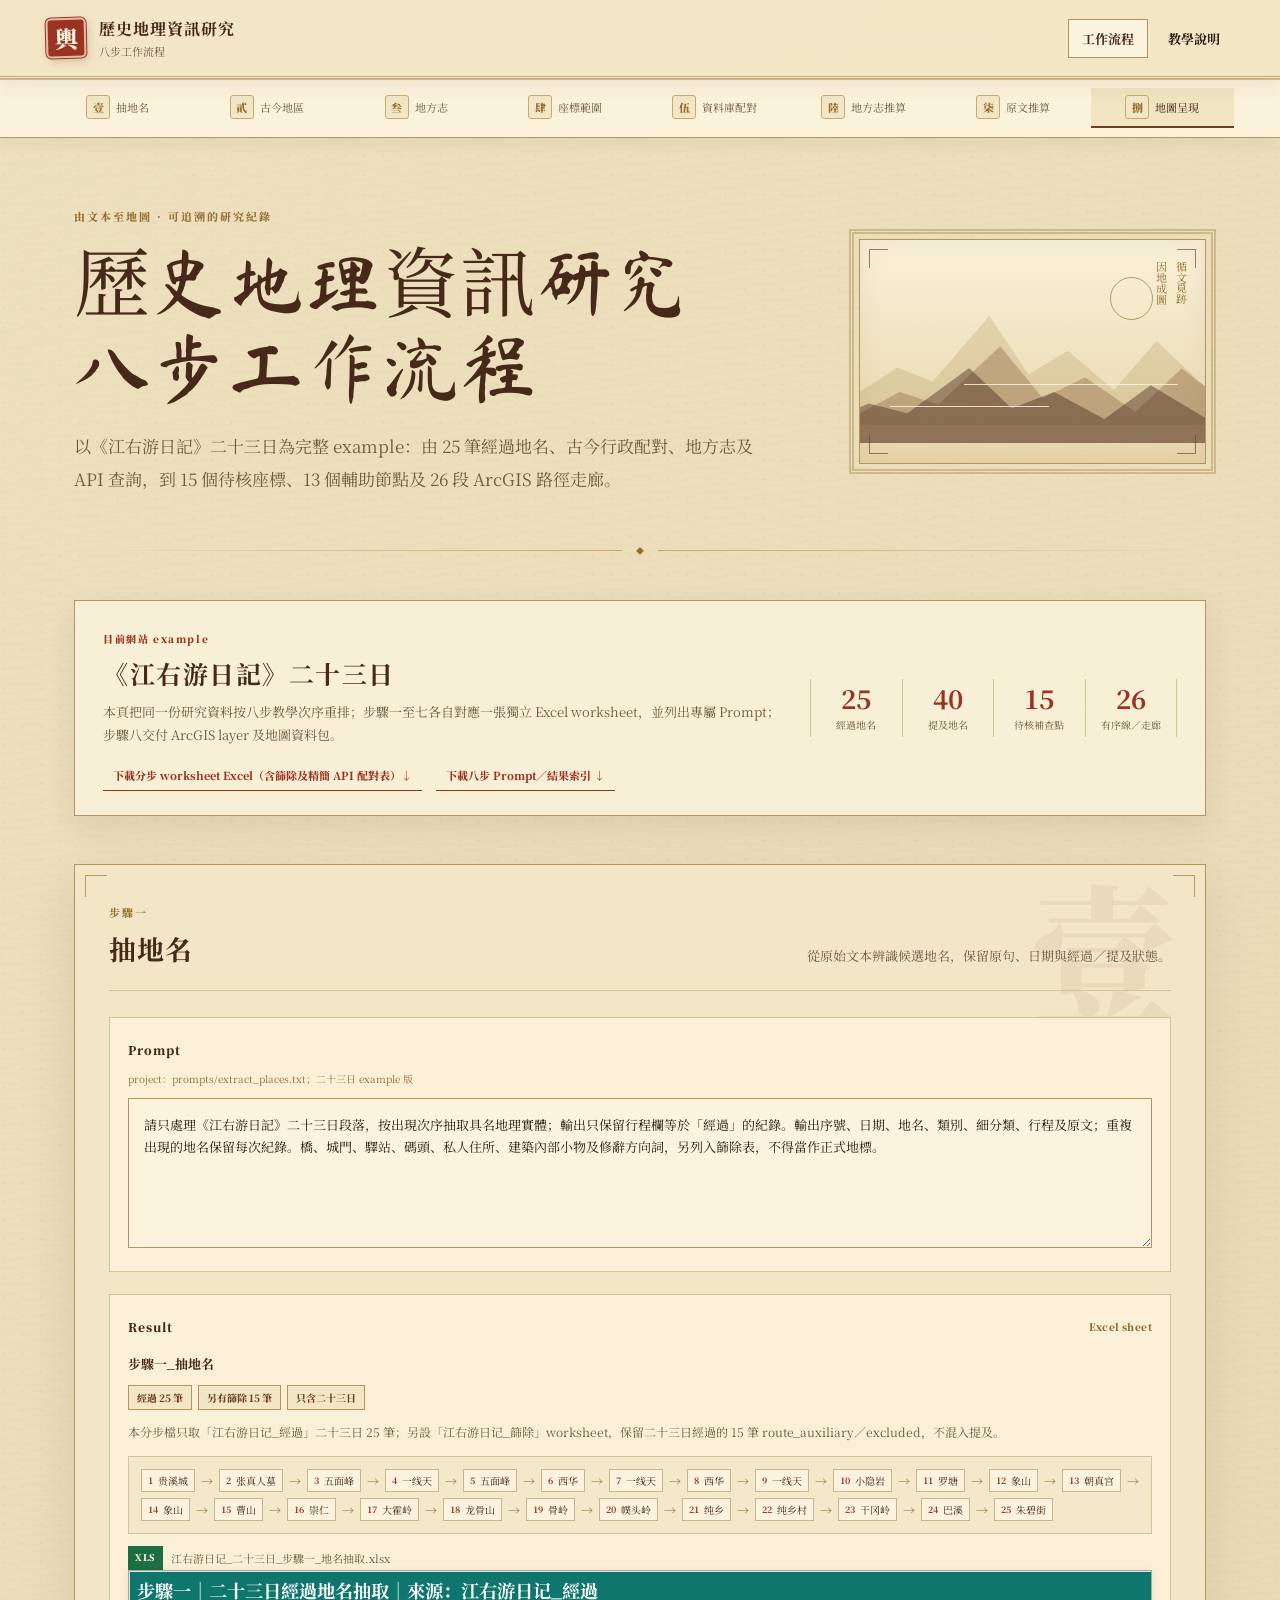
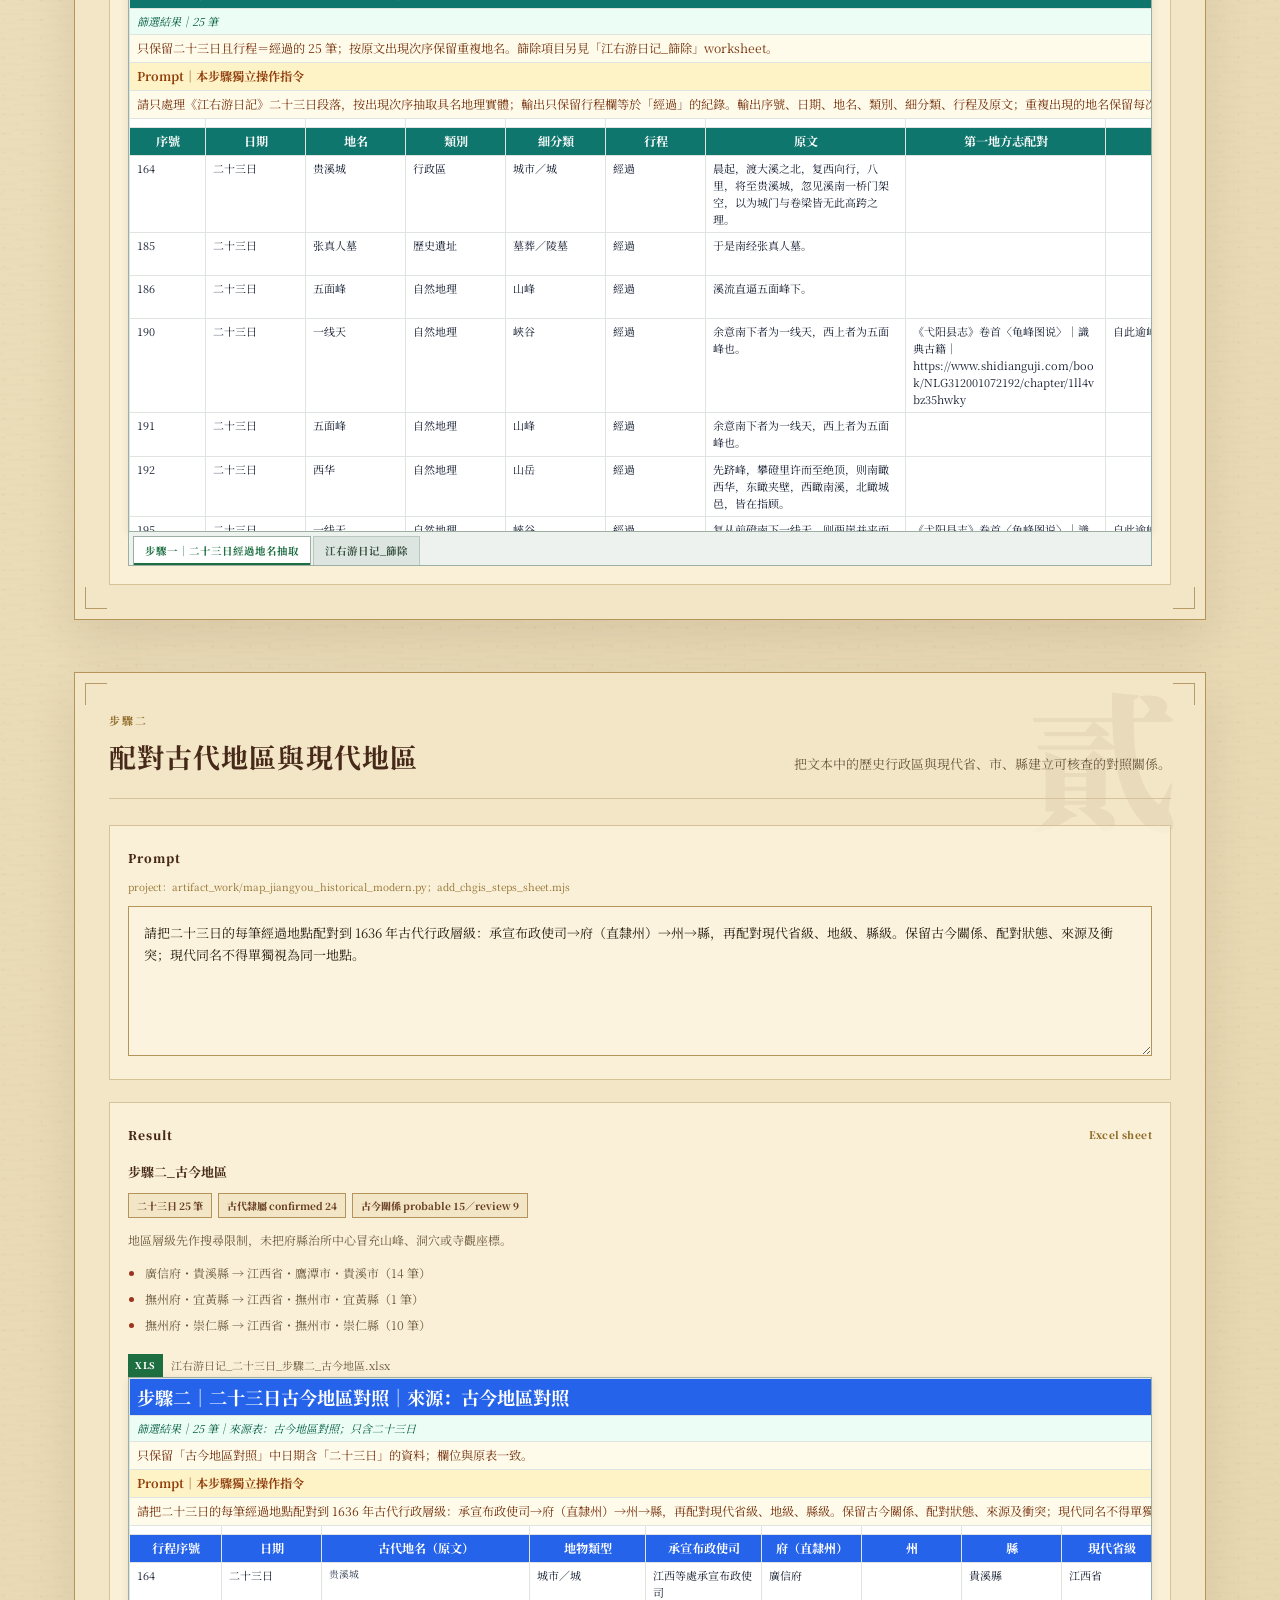
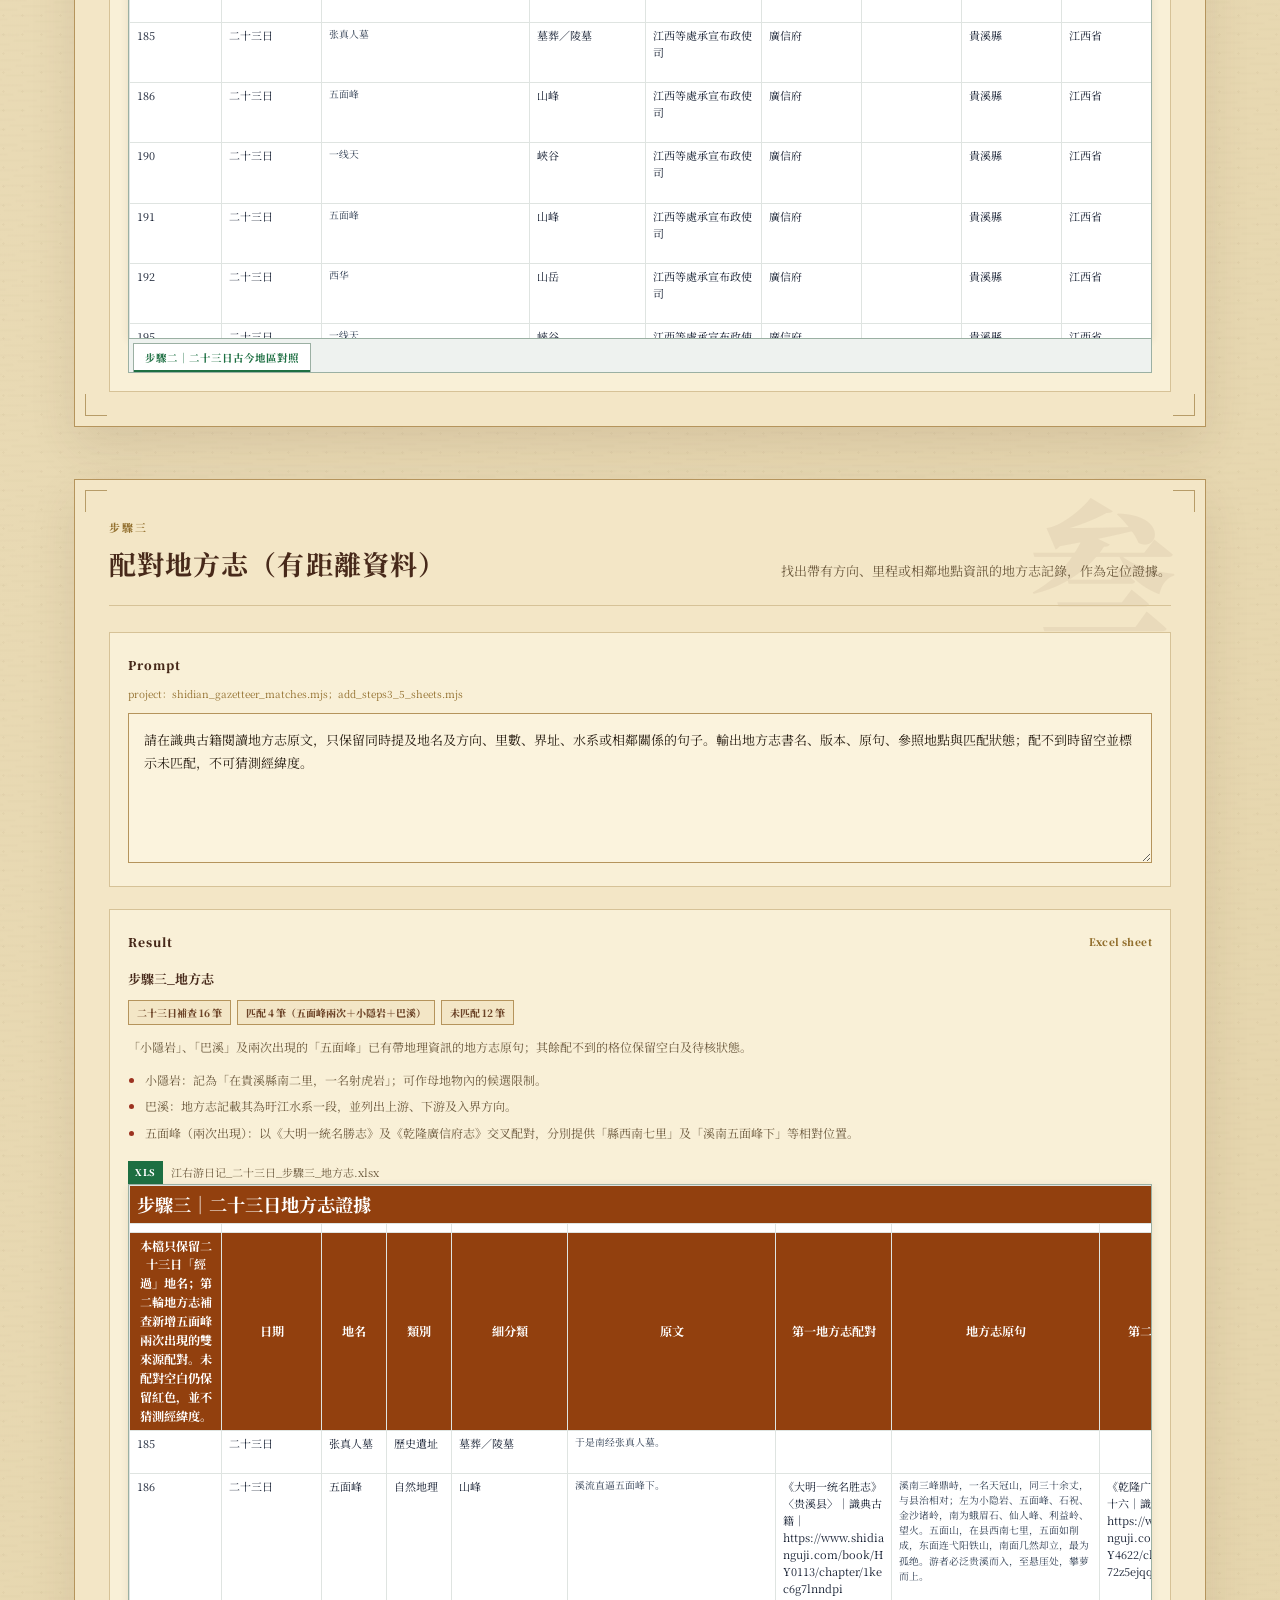
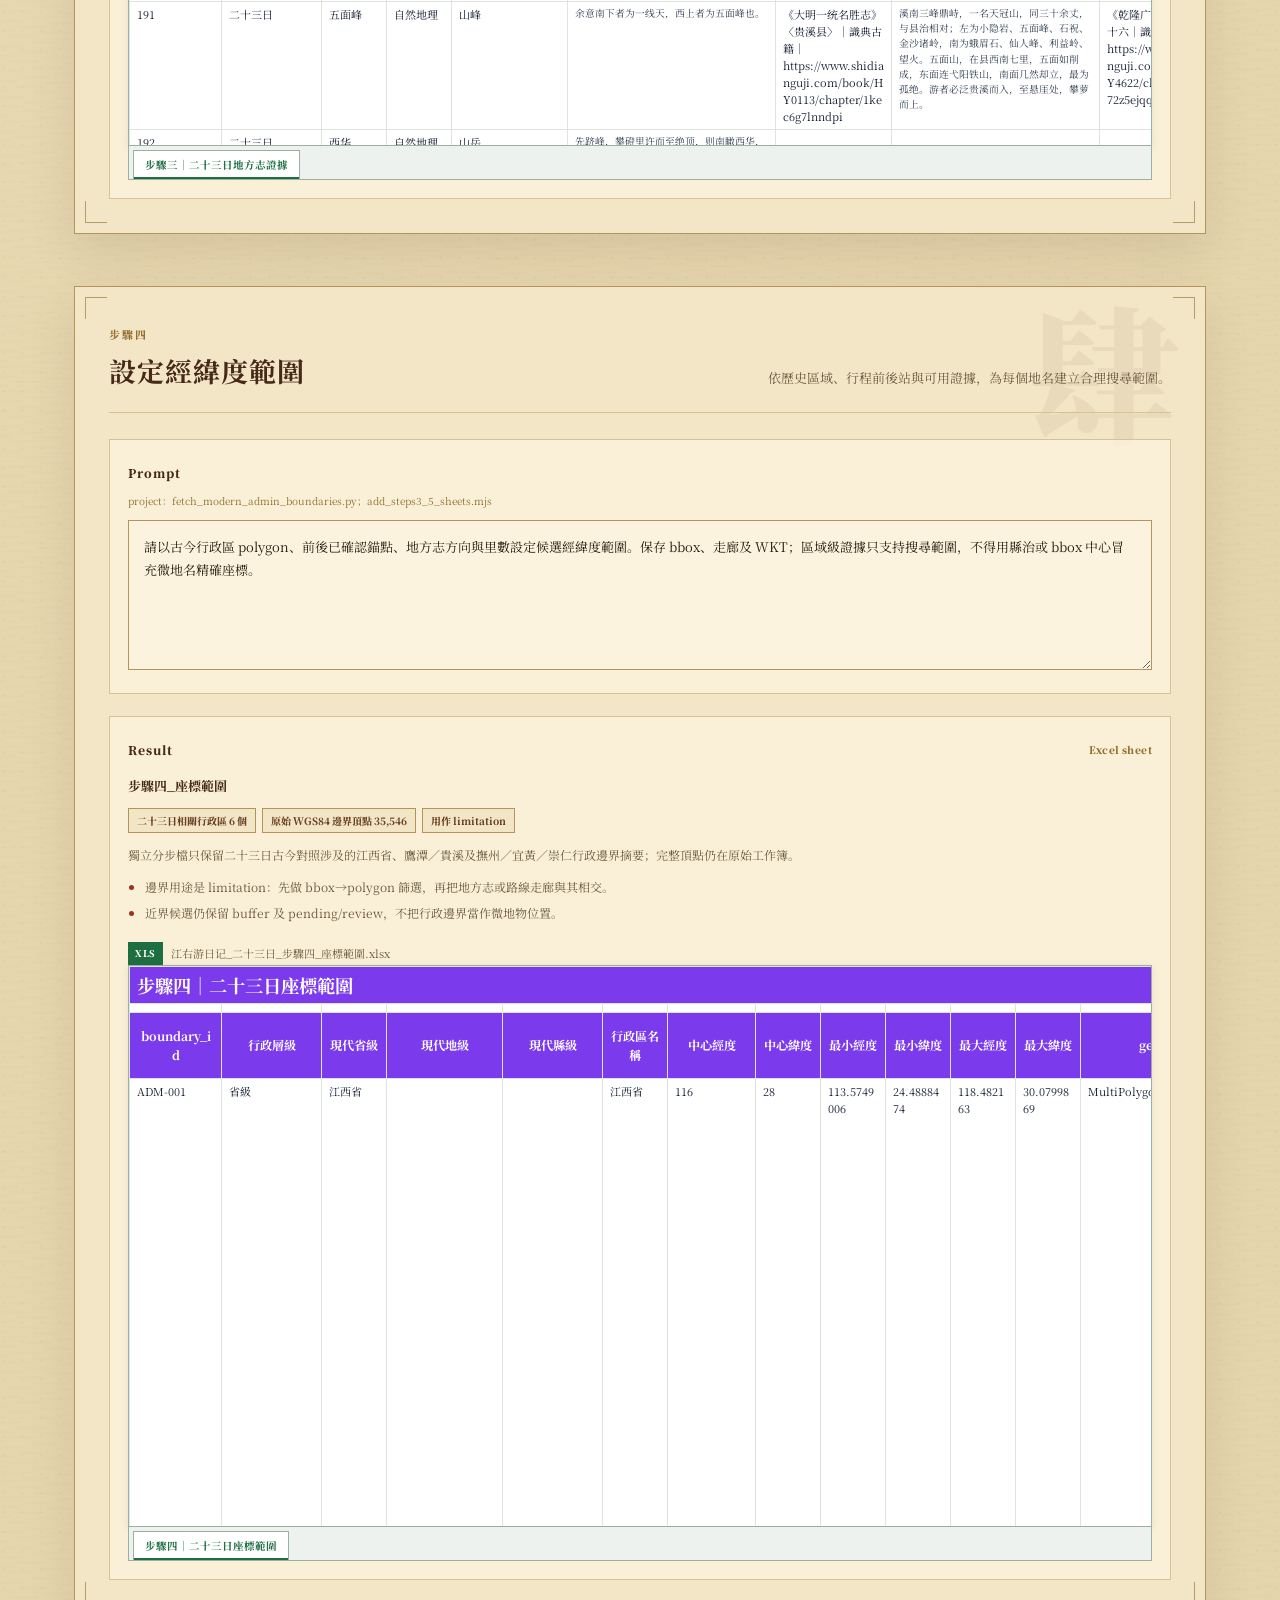
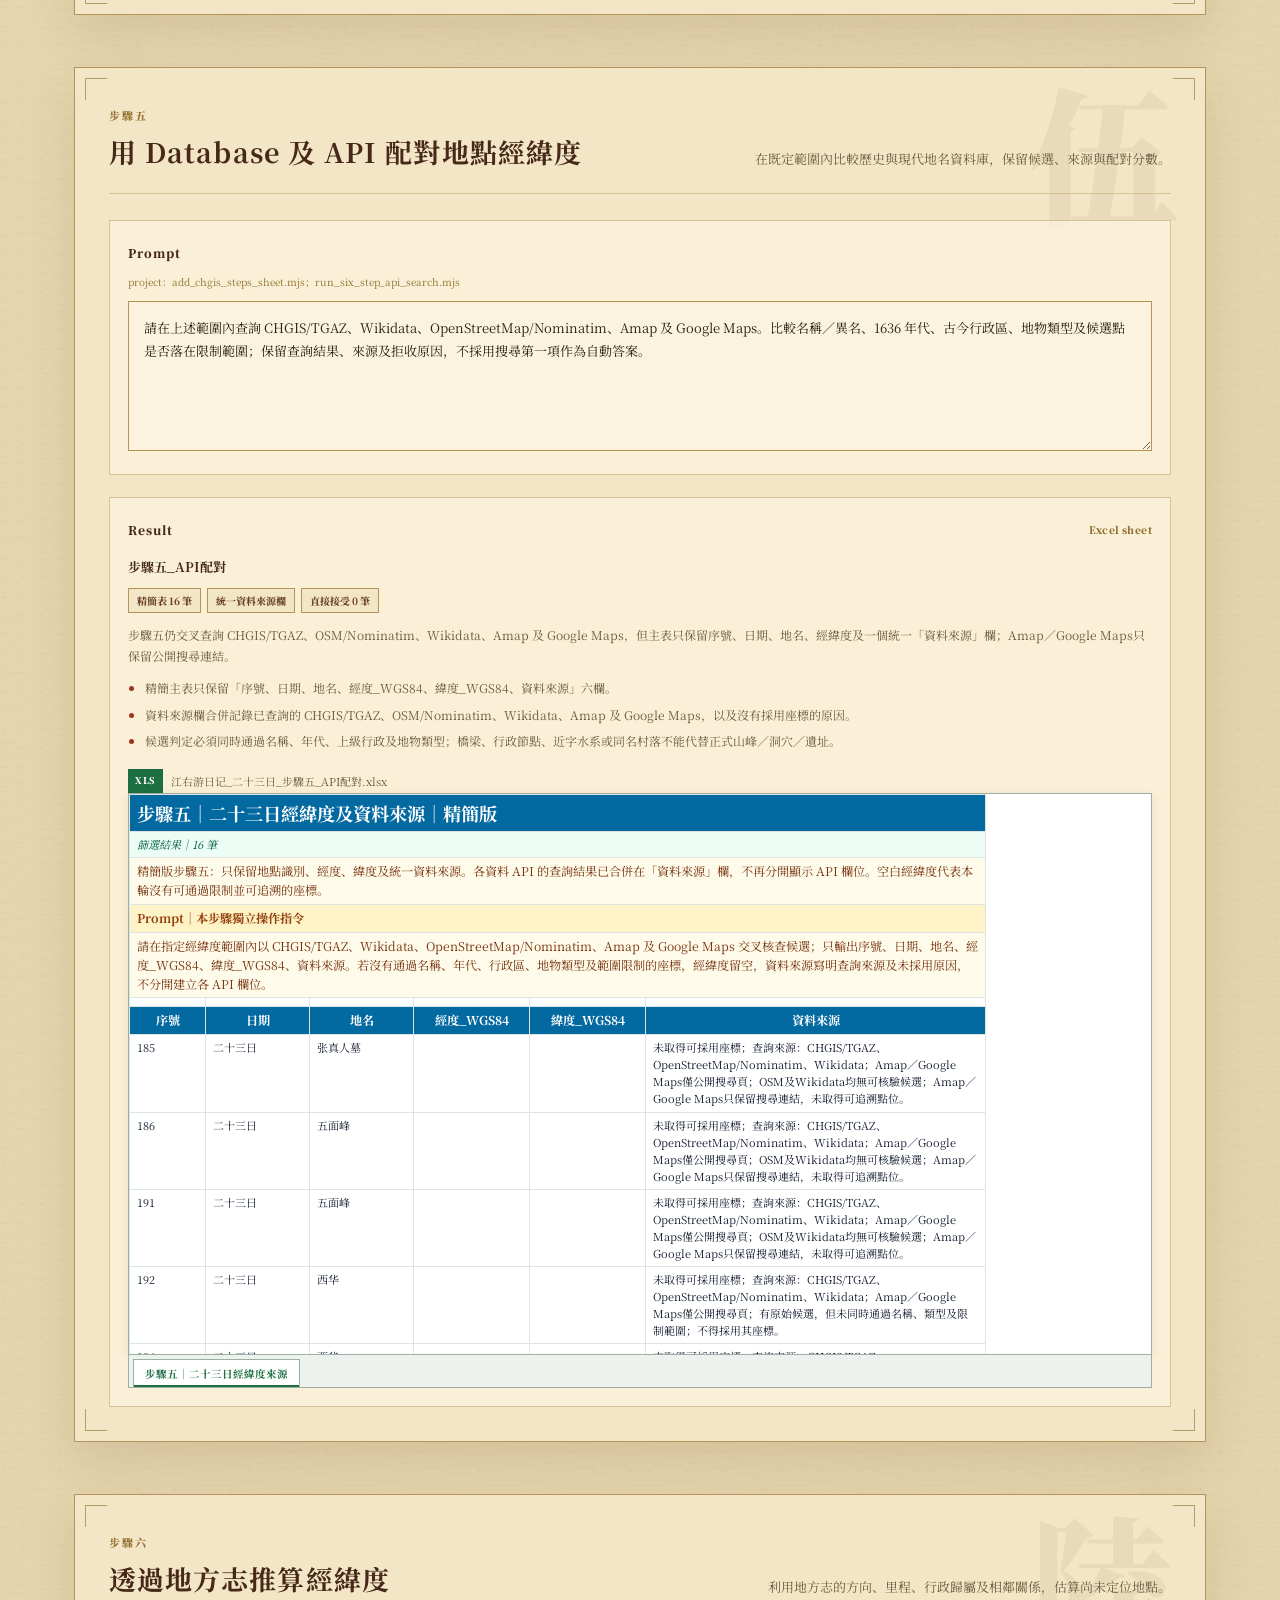
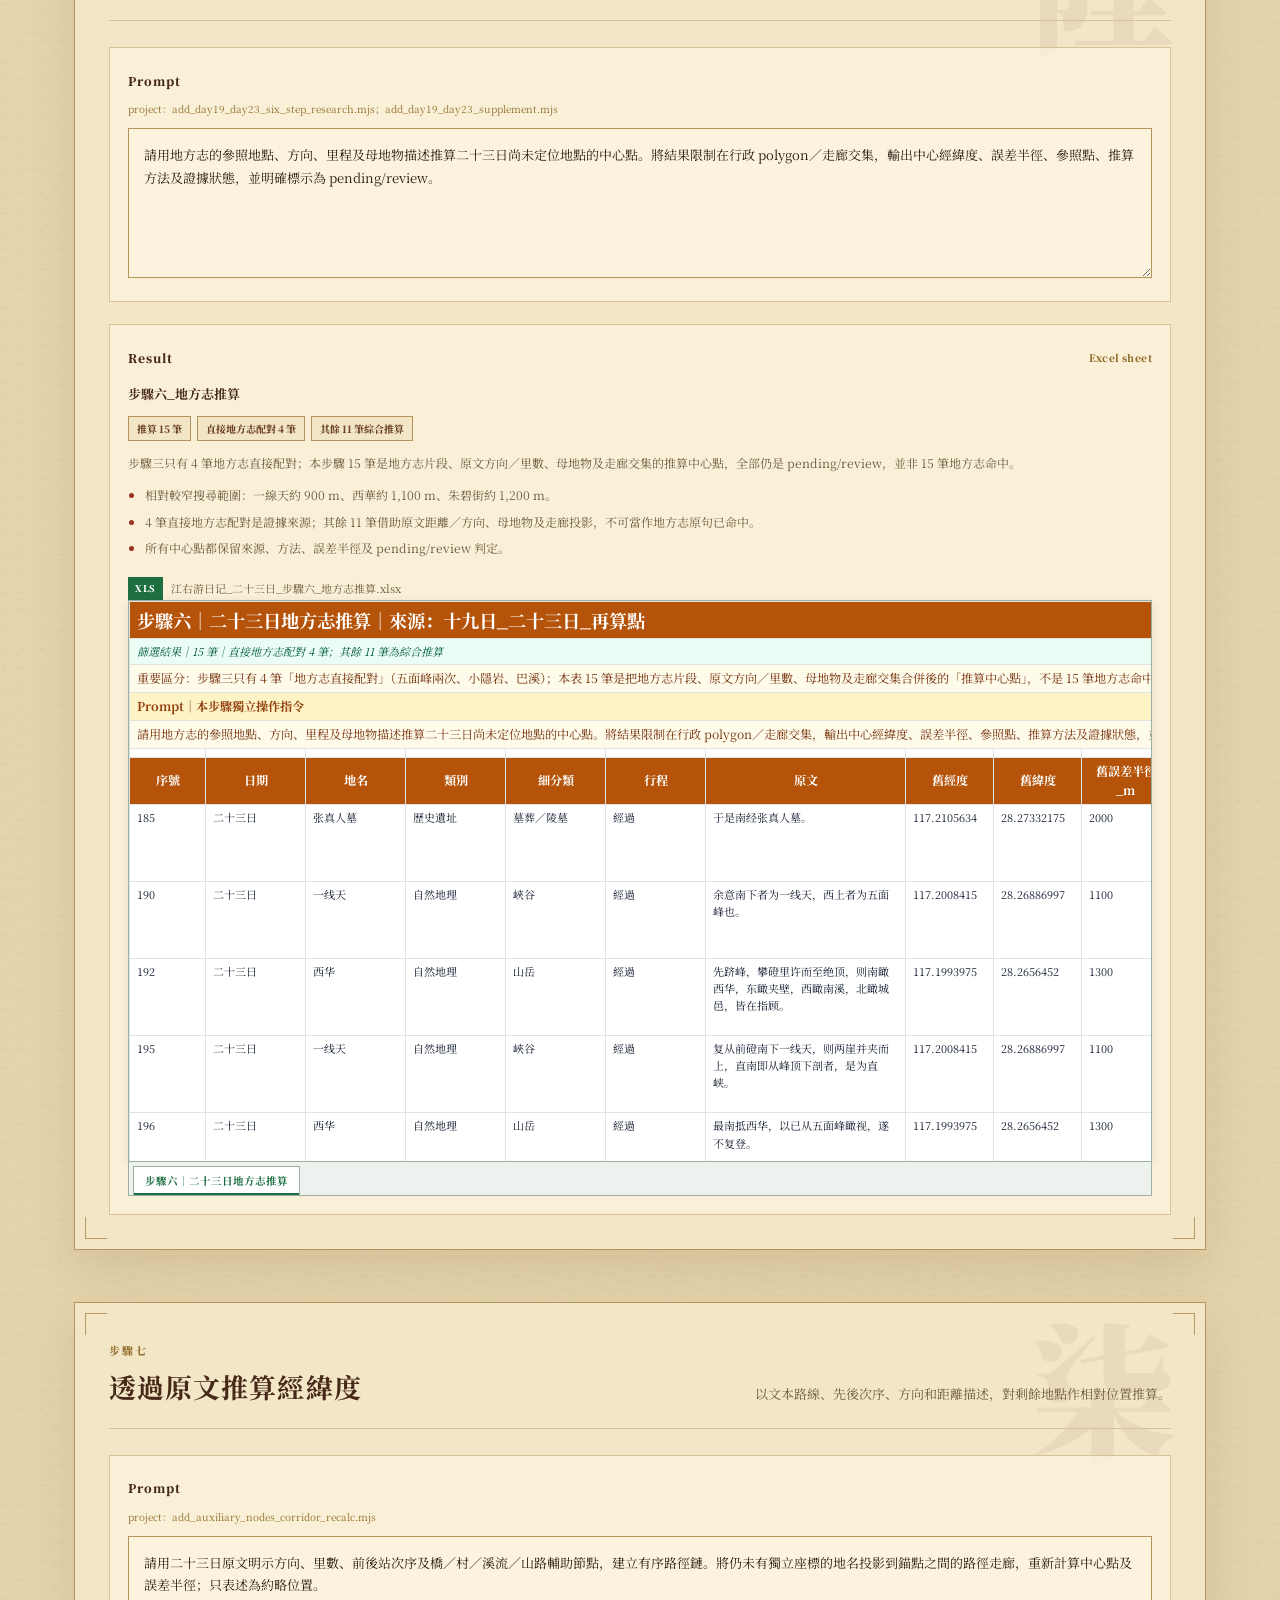
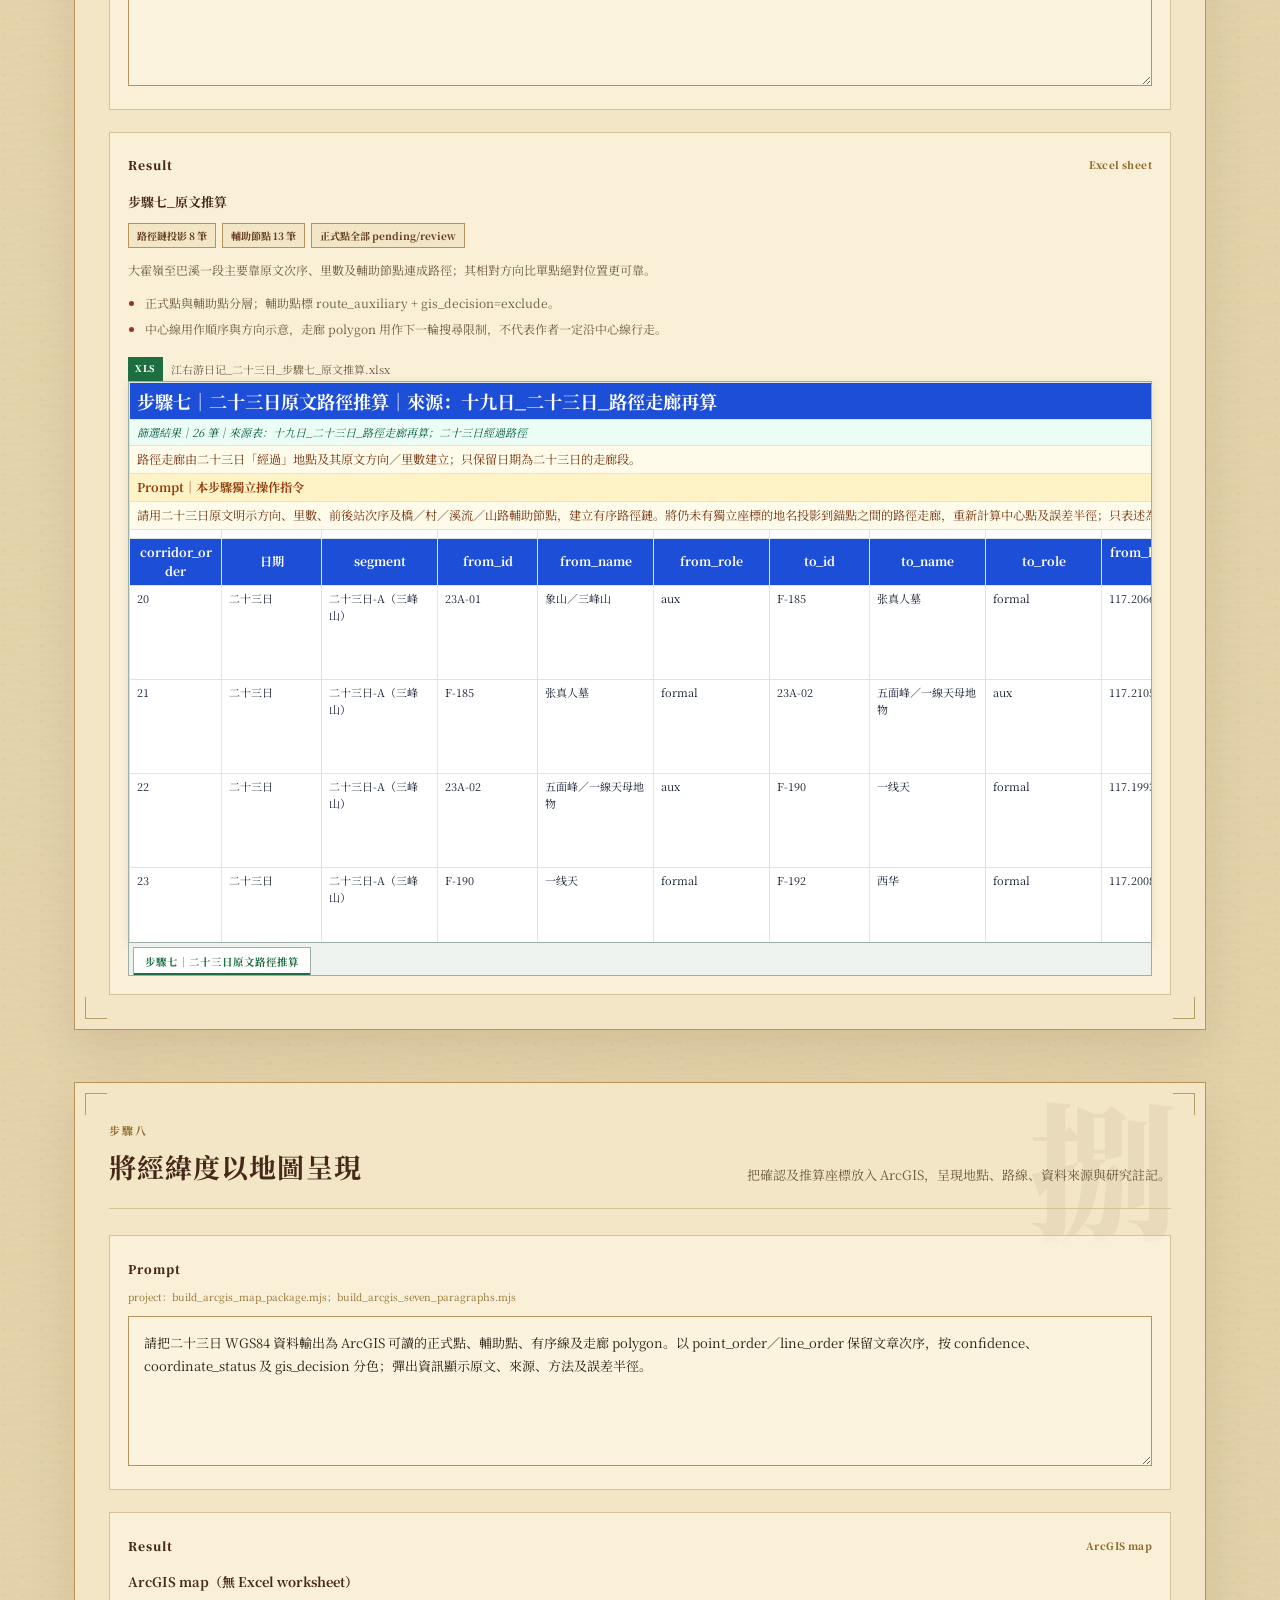
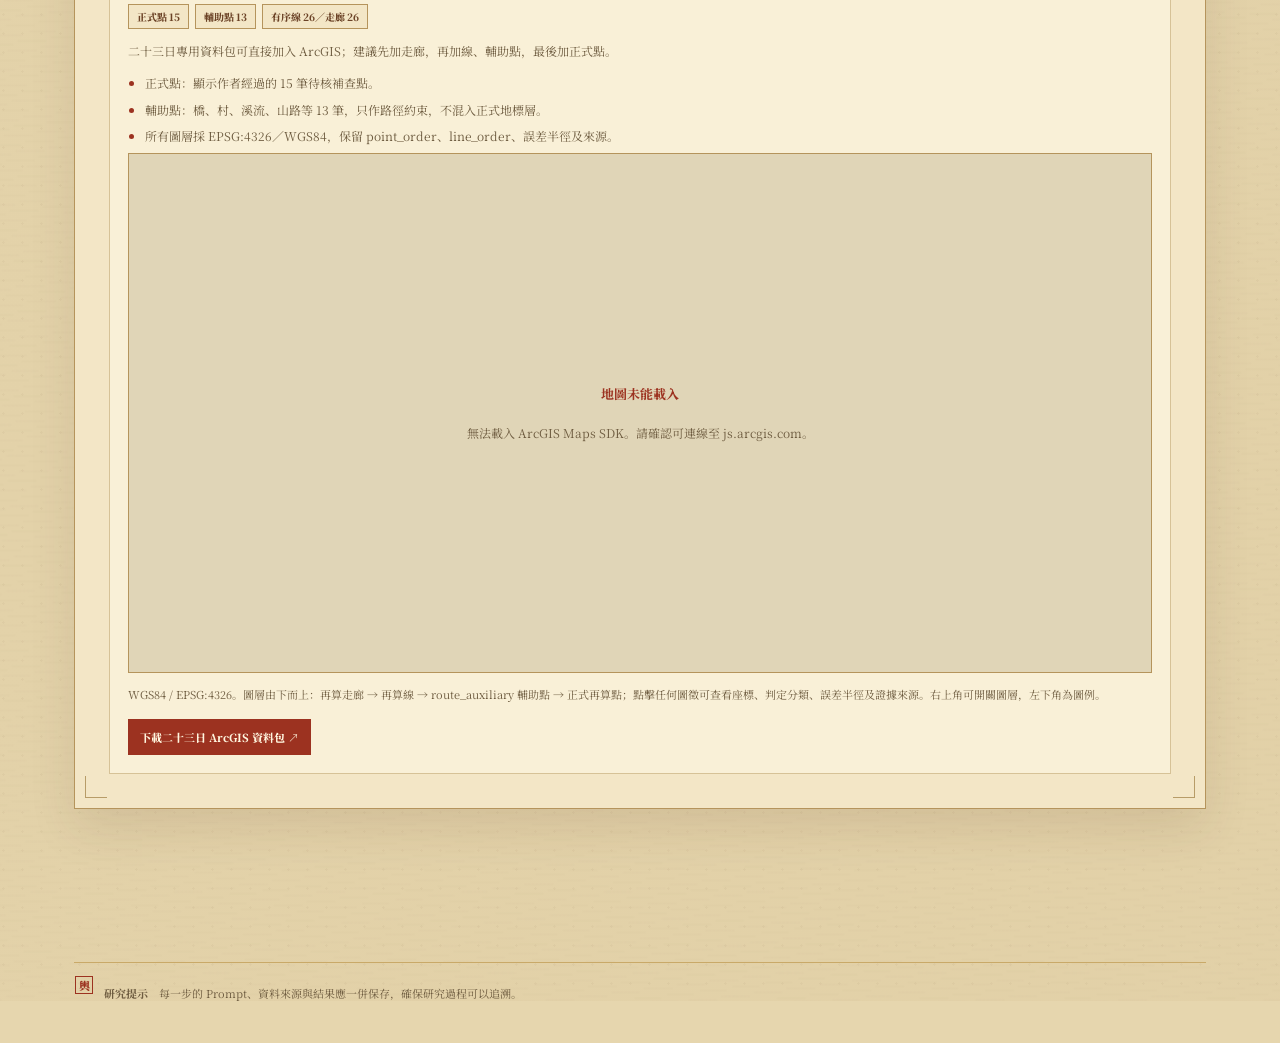
==== commit 8cde0e53: "Show Excel results inline and embed a live ArcGIS map 步驟一至七：成果不再提供下載，改為直接以原有 Excel 格式顯示 （保留合併儲存格、欄寬、" ====
--- a/index.html
+++ b/index.html
@@ -57,6 +57,24 @@
 
     <div class="ornamental-divider" aria-hidden="true"><span>◆</span></div>
 
+    <section class="case-overview" aria-label="二十三日示範案例摘要">
+      <div class="case-overview-copy">
+        <span class="case-kicker">目前網站 example</span>
+        <h2>《江右游日記》二十三日</h2>
+        <p>本頁把同一份研究資料按八步教學次序重排；步驟一至七各自對應一張獨立 Excel worksheet，並列出專屬 Prompt；步驟八交付 ArcGIS layer 及地圖資料包。</p>
+        <div class="case-links">
+          <a class="case-index-link" href="results/jiangyou-23-step-sheets.xlsx" download>下載分步 worksheet Excel（含篩除及精簡 API 配對表）↓</a>
+          <a class="case-index-link" href="results/jiangyou-23-eight-step-prompts.md" download>下載八步 Prompt／結果索引 ↓</a>
+        </div>
+      </div>
+      <div class="case-stat-grid" aria-label="二十三日資料量摘要">
+        <div><strong>25</strong><span>經過地名</span></div>
+        <div><strong>40</strong><span>提及地名</span></div>
+        <div><strong>15</strong><span>待核補查點</span></div>
+        <div><strong>26</strong><span>有序線／走廊</span></div>
+      </div>
+    </section>
+
     <section class="workflow-step" id="step-1">
       <div class="step-watermark" aria-hidden="true">壹</div>
       <header class="step-heading">
@@ -65,7 +83,7 @@
       </header>
       <div class="step-content">
         <article class="prompt-panel">
-          <div class="panel-label"><span>Prompt</span><button class="copy-button" type="button" data-copy-target="prompt-1">複製</button></div>
+          <div class="panel-label"><span>Prompt</span></div>
           <textarea id="prompt-1" readonly aria-label="步驟一 Prompt">按出現次序抽取文章內的地名放入excel，欄位如下：序號、日期、地名、類別（行政區、部落、村莊）、細分類、行程（經過、提及）、原文；重複出現的地名保留每次紀錄；將行程為經過及行程為提及分開兩張sheet。
 
 以下的地名請放入另建的篩除sheet：
@@ -81,11 +99,8 @@
         </article>
         <article class="result-panel">
           <div class="panel-label"><span>Result</span><small>Excel sheet</small></div>
-          <div class="file-placeholder">
-            <span class="file-mark" aria-hidden="true">表</span>
-            <strong>步驟一成果檔案</strong>
-            <p>江右游日记_二十三日_步驟一_地名抽取.xlsx</p>
-            <a class="result-download-link" href="results/江右游日记_二十三日_步驟一_地名抽取.xlsx" download>下載 Excel ↓</a>
+          <div class="excel-viewer" data-xlsx-src="results/江右游日记_二十三日_步驟一_地名抽取.xlsx">
+            <p class="excel-viewer-status">載入 Excel 內容…</p>
           </div>
         </article>
       </div>
@@ -99,12 +114,14 @@
       </header>
       <div class="step-content">
         <article class="prompt-panel">
-          <div class="panel-label"><span>Prompt</span><button class="copy-button" type="button" data-copy-target="prompt-2">複製</button></div>
+          <div class="panel-label"><span>Prompt</span></div>
           <textarea id="prompt-2" readonly aria-label="步驟二 Prompt">將行程為經過的地點歸納出古代的地區：次序由大區域至小（承宣佈政使司&gt;府（直隸州）&gt;州&gt;縣）；再進行古今對比，配對古代同現代地名。</textarea>
         </article>
         <article class="result-panel">
           <div class="panel-label"><span>Result</span><small>Excel sheet</small></div>
-          <div class="file-placeholder"><span class="file-mark" aria-hidden="true">表</span><strong>古今地區配對成果</strong><p>江右游日记_二十三日_步驟二_古今地區.xlsx</p><a class="result-download-link" href="results/江右游日记_二十三日_步驟二_古今地區.xlsx" download>下載 Excel ↓</a></div>
+          <div class="excel-viewer" data-xlsx-src="results/江右游日记_二十三日_步驟二_古今地區.xlsx">
+            <p class="excel-viewer-status">載入 Excel 內容…</p>
+          </div>
         </article>
       </div>
     </section>
@@ -117,12 +134,14 @@
       </header>
       <div class="step-content">
         <article class="prompt-panel">
-          <div class="panel-label"><span>Prompt</span><button class="copy-button" type="button" data-copy-target="prompt-3">複製</button></div>
+          <div class="panel-label"><span>Prompt</span></div>
           <textarea id="prompt-3" readonly aria-label="步驟三 Prompt">請在識典古籍閱讀地方志原文，只保留同時提及地名及方向、里數、界址、水系或相鄰關係的句子。輸出地方志書名、版本、原句、參照地點與匹配狀態；配不到時留空並標示未匹配，不可猜測經緯度。https://www.shidianguji.com/</textarea>
         </article>
         <article class="result-panel">
           <div class="panel-label"><span>Result</span><small>Excel sheet</small></div>
-          <div class="file-placeholder"><span class="file-mark" aria-hidden="true">志</span><strong>地方志距離證據成果</strong><p>江右游日记_二十三日_步驟三_地方志.xlsx</p><a class="result-download-link" href="results/江右游日记_二十三日_步驟三_地方志.xlsx" download>下載 Excel ↓</a></div>
+          <div class="excel-viewer" data-xlsx-src="results/江右游日记_二十三日_步驟三_地方志.xlsx">
+            <p class="excel-viewer-status">載入 Excel 內容…</p>
+          </div>
         </article>
       </div>
     </section>
@@ -135,12 +154,14 @@
       </header>
       <div class="step-content">
         <article class="prompt-panel">
-          <div class="panel-label"><span>Prompt</span><button class="copy-button" type="button" data-copy-target="prompt-4">複製</button></div>
+          <div class="panel-label"><span>Prompt</span></div>
           <textarea id="prompt-4" readonly aria-label="步驟四 Prompt">請以古今行政區 polygon、前後已確認錨點、地方志方向與里數設定候選經緯度範圍。保存 bbox、走廊及 WKT；區域級證據只支持搜尋範圍，不得用縣治或 bbox 中心冒充微地名精確座標。</textarea>
         </article>
         <article class="result-panel">
           <div class="panel-label"><span>Result</span><small>Excel sheet</small></div>
-          <div class="file-placeholder"><span class="file-mark" aria-hidden="true">界</span><strong>座標範圍成果</strong><p>江右游日记_二十三日_步驟四_座標範圍.xlsx</p><a class="result-download-link" href="results/江右游日记_二十三日_步驟四_座標範圍.xlsx" download>下載 Excel ↓</a></div>
+          <div class="excel-viewer" data-xlsx-src="results/江右游日记_二十三日_步驟四_座標範圍.xlsx">
+            <p class="excel-viewer-status">載入 Excel 內容…</p>
+          </div>
         </article>
       </div>
     </section>
@@ -153,12 +174,14 @@
       </header>
       <div class="step-content">
         <article class="prompt-panel">
-          <div class="panel-label"><span>Prompt</span><button class="copy-button" type="button" data-copy-target="prompt-5">複製</button></div>
+          <div class="panel-label"><span>Prompt</span></div>
           <textarea id="prompt-5" readonly aria-label="步驟五 Prompt">Prompt 內容待提供。請把步驟五「用 database 及 API 配對地點經緯度」所使用的完整 Prompt 放在這裡。</textarea>
         </article>
         <article class="result-panel">
           <div class="panel-label"><span>Result</span><small>Excel sheet</small></div>
-          <div class="file-placeholder"><span class="file-mark" aria-hidden="true">庫</span><strong>資料庫與 API 配對成果</strong><p>Excel 檔案待提供</p><span class="pending-badge">待加入</span></div>
+          <div class="excel-viewer" data-xlsx-src="results/江右游日记_二十三日_步驟五_API配對.xlsx">
+            <p class="excel-viewer-status">載入 Excel 內容…</p>
+          </div>
         </article>
       </div>
     </section>
@@ -171,12 +194,14 @@
       </header>
       <div class="step-content">
         <article class="prompt-panel">
-          <div class="panel-label"><span>Prompt</span><button class="copy-button" type="button" data-copy-target="prompt-6">複製</button></div>
+          <div class="panel-label"><span>Prompt</span></div>
           <textarea id="prompt-6" readonly aria-label="步驟六 Prompt">Prompt 內容待提供。請把步驟六「透過地方志推算經緯度」所使用的完整 Prompt 放在這裡。</textarea>
         </article>
         <article class="result-panel">
           <div class="panel-label"><span>Result</span><small>Excel sheet</small></div>
-          <div class="file-placeholder"><span class="file-mark" aria-hidden="true">推</span><strong>地方志座標推算成果</strong><p>江右游日记_二十三日_步驟六_地方志推算.xlsx</p><a class="result-download-link" href="results/江右游日记_二十三日_步驟六_地方志推算.xlsx" download>下載 Excel ↓</a></div>
+          <div class="excel-viewer" data-xlsx-src="results/江右游日记_二十三日_步驟六_地方志推算.xlsx">
+            <p class="excel-viewer-status">載入 Excel 內容…</p>
+          </div>
         </article>
       </div>
     </section>
@@ -189,12 +214,14 @@
       </header>
       <div class="step-content">
         <article class="prompt-panel">
-          <div class="panel-label"><span>Prompt</span><button class="copy-button" type="button" data-copy-target="prompt-7">複製</button></div>
+          <div class="panel-label"><span>Prompt</span></div>
           <textarea id="prompt-7" readonly aria-label="步驟七 Prompt">Prompt 內容待提供。請把步驟七「透過原文推算經緯度」所使用的完整 Prompt 放在這裡。</textarea>
         </article>
         <article class="result-panel">
           <div class="panel-label"><span>Result</span><small>Excel sheet</small></div>
-          <div class="file-placeholder"><span class="file-mark" aria-hidden="true">文</span><strong>原文座標推算成果</strong><p>Excel 檔案待提供</p><span class="pending-badge">待加入</span></div>
+          <div class="excel-viewer" data-xlsx-src="results/江右游日记_二十三日_步驟七_原文推算.xlsx">
+            <p class="excel-viewer-status">載入 Excel 內容…</p>
+          </div>
         </article>
       </div>
     </section>
@@ -207,25 +234,24 @@
       </header>
       <div class="step-content">
         <article class="prompt-panel">
-          <div class="panel-label"><span>Prompt</span><button class="copy-button" type="button" data-copy-target="prompt-8">複製</button></div>
+          <div class="panel-label"><span>Prompt</span></div>
           <textarea id="prompt-8" readonly aria-label="步驟八 Prompt">Prompt 內容待提供。請把步驟八「將經緯度以地圖呈現」所使用的完整 Prompt 或製圖設定放在這裡。</textarea>
         </article>
         <article class="result-panel map-result-panel">
           <div class="panel-label"><span>Result</span><small>ArcGIS map</small></div>
-          <div class="arcgis-placeholder">
-            <div class="map-grid" aria-hidden="true"></div>
-            <span class="map-pin pin-one" aria-hidden="true"></span>
-            <span class="map-pin pin-two" aria-hidden="true"></span>
-            <span class="map-pin pin-three" aria-hidden="true"></span>
-            <span class="map-line" aria-hidden="true"></span>
-            <div class="map-message"><span class="file-mark" aria-hidden="true">圖</span><strong>ArcGIS 地圖待嵌入</strong><p>提供 Web Map 連結後可直接放在此處</p><span class="pending-badge">待加入</span></div>
-          </div>
+          <div class="arcgis-map" data-arcgis-map="jiangyou-23" role="application" aria-label="二十三日 ArcGIS 地圖"></div>
+          <p class="arcgis-map-note">WGS84 / EPSG:4326。圖層由下而上：再算走廊 → 再算線 → route_auxiliary 輔助點 → 正式再算點；點擊任何圖徵可查看座標、判定分類、誤差半徑及證據來源。右上角可開關圖層，左下角為圖例。</p>
         </article>
       </div>
     </section>
   </main>
 
   <footer><p><span aria-hidden="true">輿</span><strong>研究提示</strong>　每一步的 Prompt、資料來源與結果應一併保存，確保研究過程可以追溯。</p></footer>
+  <script src="example23.js"></script>
+  <script src="results-preview.js"></script>
+  <script src="excel-viewer.js"></script>
+  <script src="arcgis-config.js"></script>
+  <script src="arcgis-map.js"></script>
   <script src="app.js"></script>
 </body>
 </html>
--- a/styles.css
+++ b/styles.css
@@ -72,6 +72,19 @@
 .ornamental-divider::before, .ornamental-divider::after { content: ""; height: 1px; background: linear-gradient(90deg, transparent, var(--bronze-soft)); }
 .ornamental-divider::after { background: linear-gradient(90deg, var(--bronze-soft), transparent); }
 
+.case-overview { margin: 0 0 48px; padding: 24px 28px; display: grid; grid-template-columns: minmax(0,1.3fr) minmax(330px,.7fr); gap: 26px; align-items: center; border: 1px solid var(--line-strong); background: rgba(251,243,221,.83); box-shadow: 0 12px 28px rgba(71,41,26,.09); }
+.case-kicker { color: var(--vermillion); font-size: 10px; font-weight: 900; letter-spacing: .16em; }
+.case-overview h2 { margin: 7px 0 9px; color: var(--wood-dark); font-size: 25px; letter-spacing: .06em; }
+.case-overview p { max-width: 680px; margin: 0; color: var(--ink-soft); font-size: 13px; line-height: 1.8; }
+.case-links { display: flex; flex-wrap: wrap; gap: 8px 14px; align-items: center; }
+.case-index-link { display: inline-flex; margin-top: 13px; padding: 7px 10px; border-bottom: 1px solid var(--vermillion); color: var(--vermillion); text-decoration: none; font-size: 11px; font-weight: 800; }
+.case-index-link:hover { background: var(--paper-deep); }
+.case-stat-grid { display: grid; grid-template-columns: repeat(4,1fr); border-left: 1px solid var(--line); }
+.case-stat-grid div { min-width: 0; padding: 5px 12px; border-right: 1px solid var(--line); text-align: center; }
+.case-stat-grid strong, .case-stat-grid span { display: block; }
+.case-stat-grid strong { color: var(--vermillion); font-size: 26px; line-height: 1.1; }
+.case-stat-grid span { margin-top: 5px; color: var(--ink-soft); font-size: 10px; line-height: 1.4; }
+
 .workflow-step { position: relative; margin-bottom: 52px; padding: 34px; border: 1px solid var(--line-strong); background: var(--paper); box-shadow: 0 20px 44px rgba(71,41,26,.11); scroll-margin-top: 150px; }
 .workflow-step::after { content: ""; position: absolute; inset: 10px; pointer-events: none; background: linear-gradient(var(--bronze),var(--bronze)) left top/22px 1px no-repeat, linear-gradient(var(--bronze),var(--bronze)) left top/1px 22px no-repeat, linear-gradient(var(--bronze),var(--bronze)) right top/22px 1px no-repeat, linear-gradient(var(--bronze),var(--bronze)) right top/1px 22px no-repeat, linear-gradient(var(--bronze),var(--bronze)) left bottom/22px 1px no-repeat, linear-gradient(var(--bronze),var(--bronze)) left bottom/1px 22px no-repeat, linear-gradient(var(--bronze),var(--bronze)) right bottom/22px 1px no-repeat, linear-gradient(var(--bronze),var(--bronze)) right bottom/1px 22px no-repeat; opacity: .62; }
 .workflow-step > *:not(.step-watermark) { position: relative; z-index: 2; }
@@ -84,6 +97,7 @@
 .prompt-panel, .result-panel { min-width: 0; padding: 18px; border: 1px solid var(--line); background: rgba(251,243,221,.76); }
 .panel-label { min-height: 28px; margin-bottom: 13px; display: flex; align-items: center; justify-content: space-between; gap: 12px; color: var(--wood-dark); font-size: 12px; font-weight: 900; letter-spacing: .08em; }
 .panel-label small { color: var(--bronze); font-size: 10px; letter-spacing: .04em; }
+.prompt-source { display: block; min-height: 16px; margin: -5px 0 10px; color: var(--bronze); font-size: 10px; line-height: 1.4; }
 .copy-button { padding: 5px 9px; border: 1px solid var(--line-strong); background: var(--paper); color: var(--wood); cursor: pointer; }
 .copy-button:hover { background: var(--paper-deep); }
 textarea { width: 100%; min-height: 260px; padding: 15px; resize: vertical; border: 1px solid var(--line-strong); border-radius: 0; outline: 0; background: var(--paper-panel); color: var(--ink); font-size: 13px; line-height: 1.75; }
@@ -95,6 +109,37 @@
 .pending-badge { padding: 5px 9px; border-radius: 999px; background: #766b5c; color: var(--cream); font-size: 10px; font-weight: 800; }
 .result-download-link { display: inline-flex; padding: 8px 12px; border: 1px solid var(--vermillion); background: var(--vermillion); color: var(--cream); text-decoration: none; font-size: 11px; font-weight: 800; }
 .result-download-link:hover { background: var(--wood-dark); }
+/* 有內嵌表格或地圖的步驟改為單欄：Prompt 在上，成果佔滿整個寬度，
+   令 Excel 欄位與地圖有足夠空間顯示。 */
+.step-content:has(.excel-viewer), .step-content:has(.arcgis-map) { grid-template-columns: minmax(0,1fr); }
+.step-content:has(.excel-viewer) textarea, .step-content:has(.arcgis-map) textarea { min-height: 150px; }
+
+/* ── 內嵌 Excel 檢視器 ───────────────────────────────────────────── */
+.excel-viewer { min-height: 260px; display: flex; flex-direction: column; }
+.excel-viewer-file { display: flex; align-items: center; gap: 8px; margin: 0 0 8px; min-width: 0; }
+.excel-viewer-file-icon { flex: 0 0 auto; padding: 3px 6px; border: 1px solid #1d6f42; background: #1d6f42; color: #fff; font-size: 9px; font-weight: 900; letter-spacing: .06em; }
+.excel-viewer-file-name { min-width: 0; overflow-wrap: anywhere; color: var(--ink-soft); font-size: 11px; }
+.excel-viewer-status, .excel-viewer-error { padding: 24px 10px; color: var(--ink-soft); font-size: 12px; text-align: center; border: 1px dashed var(--line-strong); }
+.excel-viewer-error { color: var(--vermillion); border-color: var(--vermillion); }
+.excel-viewer-frame { border: 1px solid #9bb0a3; background: #fff; box-shadow: inset 0 1px 0 #fff, 0 2px 8px rgba(71,41,26,.09); }
+.excel-viewer-scroll { max-height: 560px; overflow: auto; }
+/* 工作表分頁列，模仿 Excel 底部標籤 */
+.excel-viewer-tabs { display: flex; flex-wrap: wrap; gap: 2px; padding: 4px 4px 0; border: 1px solid #9bb0a3; border-top: 0; background: #eef2ef; }
+.excel-viewer-tab { max-width: 100%; padding: 5px 11px; overflow: hidden; border: 1px solid #b9c8bf; border-bottom: 0; background: #dde5e0; color: #35503f; cursor: pointer; font-size: 10.5px; font-weight: 700; text-overflow: ellipsis; white-space: nowrap; }
+.excel-viewer-tab:hover { background: #eaf1ec; }
+.excel-viewer-tab.active { background: #fff; color: #1d6f42; border-color: #9bb0a3; box-shadow: 0 -2px 0 #1d6f42 inset; }
+/* 由 results-preview.js 產生的表格；.x* 類別會覆寫個別儲存格樣式 */
+.xlsx-sheet { border-collapse: collapse; table-layout: fixed; background: #fff; color: #172033; font-size: 11px; font-family: "Noto Serif SC", "Songti SC", ui-serif, serif; }
+.xlsx-sheet td { padding: 4px 7px; border: 1px solid #dfe4e1; vertical-align: top; overflow-wrap: anywhere; line-height: 1.55; }
+
+/* ── 步驟八 ArcGIS 地圖 ──────────────────────────────────────────── */
+.arcgis-map { position: relative; height: 520px; min-height: 320px; border: 1px solid var(--line-strong); background: #e0d5b7; }
+.arcgis-map .esri-view { height: 100%; }
+.arcgis-map-status, .arcgis-map-error { position: absolute; inset: 0; display: flex; flex-direction: column; align-items: center; justify-content: center; gap: 6px; padding: 20px; text-align: center; color: var(--ink-soft); font-size: 12px; }
+.arcgis-map-error strong { color: var(--vermillion); font-size: 13px; }
+.arcgis-map-error p { margin: 0; max-width: 420px; line-height: 1.6; }
+.arcgis-map-note { margin: 9px 0 0; color: var(--ink-soft); font-size: 11px; line-height: 1.65; }
+.map-result-panel .arcgis-placeholder { display: none; }
 .arcgis-placeholder { position: relative; min-height: 260px; overflow: hidden; border: 1px solid var(--line-strong); background: #e0d5b7; }
 .map-grid { position: absolute; inset: 0; opacity: .38; background-image: linear-gradient(rgba(147,112,47,.24) 1px, transparent 1px), linear-gradient(90deg, rgba(147,112,47,.24) 1px, transparent 1px); background-size: 34px 34px; }
 .map-grid::before, .map-grid::after { content: ""; position: absolute; border: 1px solid rgba(107,66,38,.25); border-radius: 50%; }
@@ -110,16 +155,46 @@
 .map-message strong { display: block; color: var(--wood-dark); }
 .map-message p { margin: 6px 0 11px; color: var(--ink-soft); font-size: 11px; }
 
+.example-result-panel { min-height: 260px; }
+.result-summary { color: var(--ink-soft); font-size: 12px; line-height: 1.7; }
+.result-summary > strong { display: block; margin-bottom: 12px; color: var(--wood-dark); font-size: 13px; line-height: 1.5; }
+.result-summary p { margin: 12px 0 0; }
+.data-pills { display: flex; flex-wrap: wrap; gap: 6px; }
+.data-pill { padding: 5px 8px; border: 1px solid var(--line-strong); background: var(--paper); color: var(--wood); font-size: 10px; font-weight: 800; line-height: 1.3; }
+.example-details { margin: 12px 0 0; padding: 0 0 0 17px; }
+.example-details li { margin: 6px 0; }
+.example-details li::marker { color: var(--vermillion); }
+.example-sequence { margin-top: 14px; padding: 12px; display: flex; flex-wrap: wrap; align-items: center; gap: 6px; border: 1px solid var(--line); background: rgba(243,230,198,.7); }
+.example-sequence span { display: inline-flex; align-items: center; gap: 5px; padding: 4px 6px; border: 1px solid rgba(181,148,92,.66); background: var(--paper-panel); color: var(--wood-dark); font-size: 10px; line-height: 1.3; }
+.example-sequence span b { color: var(--vermillion); font-size: 9px; }
+.example-sequence i { color: var(--bronze); font-size: 12px; font-style: normal; }
+.download-link { display: inline-flex; margin-top: 16px; padding: 8px 11px; border: 1px solid var(--vermillion); background: var(--vermillion); color: var(--cream); text-decoration: none; font-size: 11px; font-weight: 800; }
+.download-link:hover { background: var(--wood-dark); }
+.example-map { position: relative; height: 190px; margin-top: 14px; overflow: hidden; border: 1px solid var(--line-strong); background: linear-gradient(150deg,#d8ceb1,#b9c2ad); }
+.example-map::before { content: ""; position: absolute; inset: 0; opacity: .35; background-image: linear-gradient(rgba(71,41,26,.18) 1px, transparent 1px), linear-gradient(90deg,rgba(71,41,26,.18) 1px, transparent 1px); background-size: 28px 28px; }
+.map-contour { position: absolute; border: 1px solid rgba(71,41,26,.33); border-radius: 48% 52% 60% 40%; transform: rotate(-10deg); }
+.contour-a { top: 24px; left: -25px; width: 260px; height: 135px; }
+.contour-b { right: -35px; bottom: -14px; width: 280px; height: 150px; transform: rotate(13deg); }
+.map-route { position: absolute; z-index: 2; left: 14%; right: 13%; top: 52%; height: 3px; background: var(--wood-dark); transform: rotate(-10deg); transform-origin: center; box-shadow: 0 0 0 1px rgba(255,246,223,.55); }
+.route-dot { position: absolute; z-index: 3; width: 22px; height: 22px; display: grid; place-items: center; border: 2px solid var(--cream); border-radius: 50%; background: var(--vermillion); color: var(--cream); font-size: 9px; font-weight: 900; box-shadow: 0 0 0 1px var(--vermillion); }
+.dot-a { left: 11%; bottom: 28%; }
+.dot-b { left: 46%; top: 38%; }
+.dot-c { right: 10%; top: 23%; }
+.map-caption { position: absolute; z-index: 4; right: 12px; bottom: 12px; padding: 9px 11px; border: 1px solid rgba(181,148,92,.86); background: rgba(251,243,221,.92); box-shadow: 0 5px 13px rgba(71,41,26,.13); }
+.map-caption strong, .map-caption span { display: block; }
+.map-caption strong { color: var(--wood-dark); font-size: 12px; }
+.map-caption span { margin-top: 3px; color: var(--ink-soft); font-size: 10px; }
+
 .teaching-hero { grid-template-columns: 1fr; max-width: 760px; margin-bottom: 34px; }
 .teaching-hero .eyebrow { font-size: 9px; }
 .teaching-hero h1 { margin: 11px 0 14px; font-size: clamp(34px,4.6vw,54px); }
 .teaching-hero .hero-copy > p:last-child { font-size: 14px; line-height: 1.75; }
-.lesson-progress { max-width: 940px; margin: 0 auto 18px; }
+.lesson-progress { max-width: 1120px; margin: 0 auto 18px; }
 .lesson-progress-copy { margin-bottom: 9px; display: flex; align-items: center; justify-content: space-between; color: var(--ink-soft); font-size: 11px; letter-spacing: .08em; }
 .lesson-progress-copy strong { color: var(--wood-dark); font-size: 12px; }
 .lesson-progress-track { height: 4px; overflow: hidden; border-radius: 999px; background: rgba(181,148,92,.25); }
 .lesson-progress-track span { display: block; height: 100%; border-radius: inherit; background: linear-gradient(90deg,var(--vermillion),#c26a40); transition: width .5s ease; }
-.lesson-deck { max-width: 940px; min-height: 620px; margin: 0 auto; perspective: 1800px; }
+.lesson-deck { max-width: 1120px; min-height: 620px; margin: 0 auto; perspective: 1800px; }
 .lesson-card { position: relative; min-height: 600px; padding: 34px; overflow: hidden; border: 1px solid var(--line-strong); background: var(--paper); box-shadow: 0 24px 54px rgba(71,41,26,.16); transform-style: preserve-3d; }
 .lesson-card::after { content: ""; position: absolute; inset: 10px; pointer-events: none; background: linear-gradient(var(--bronze),var(--bronze)) left top/24px 1px no-repeat, linear-gradient(var(--bronze),var(--bronze)) left top/1px 24px no-repeat, linear-gradient(var(--bronze),var(--bronze)) right top/24px 1px no-repeat, linear-gradient(var(--bronze),var(--bronze)) right top/1px 24px no-repeat, linear-gradient(var(--bronze),var(--bronze)) left bottom/24px 1px no-repeat, linear-gradient(var(--bronze),var(--bronze)) left bottom/1px 24px no-repeat, linear-gradient(var(--bronze),var(--bronze)) right bottom/24px 1px no-repeat, linear-gradient(var(--bronze),var(--bronze)) right bottom/1px 24px no-repeat; opacity: .58; }
 .lesson-card > * { position: relative; z-index: 1; }
@@ -176,25 +251,25 @@
 .teaching-page .lesson-progress { margin-bottom: 10px; }
 .teaching-page .lesson-progress-copy { margin-bottom: 6px; }
 .teaching-page .lesson-deck { min-height: 0; }
-.teaching-page .lesson-card { min-height: 410px; padding: 18px 22px; }
-.teaching-page .lesson-card-header { padding-bottom: 10px; }
-.teaching-page .lesson-card-header h2 { margin-top: 3px; font-size: 21px; }
-.teaching-page .lesson-kicker { font-size: 9px; }
-.teaching-page .lesson-number { width: 38px; height: 38px; font-size: 18px; }
-.teaching-page .lesson-intro-panel { min-height: 330px; padding: 30px 55px 14px; }
-.teaching-page .lesson-intro-text { font-size: 15px; line-height: 1.75; }
-.teaching-page .lesson-start-button { padding: 9px 22px; }
-.teaching-page .lesson-workspace { margin: 12px 4px 10px; display: grid; grid-template-columns: minmax(0,1.7fr) minmax(250px,.7fr); gap: 12px; align-items: stretch; }
+.teaching-page .lesson-card { min-height: 500px; padding: 28px 32px; }
+.teaching-page .lesson-card-header { padding-bottom: 14px; }
+.teaching-page .lesson-card-header h2 { margin-top: 4px; font-size: 25px; }
+.teaching-page .lesson-kicker { font-size: 10px; }
+.teaching-page .lesson-number { width: 46px; height: 46px; font-size: 21px; }
+.teaching-page .lesson-intro-panel { min-height: 400px; padding: 40px 64px 18px; }
+.teaching-page .lesson-intro-text { font-size: 16px; line-height: 1.85; }
+.teaching-page .lesson-start-button { padding: 10px 24px; }
+.teaching-page .lesson-workspace { margin: 16px 4px 12px; display: grid; grid-template-columns: minmax(0,1.7fr) minmax(290px,.75fr); gap: 18px; align-items: stretch; }
 .teaching-page .lesson-workspace:has(.lesson-question[hidden]) .lesson-screen { grid-column: 1 / -1; }
 .teaching-page .lesson-workspace:has(.lesson-screen[hidden]) { display: none; }
-.teaching-page .lesson-screen { height: 270px; margin: 0; padding: 0 22px 18px; }
-.teaching-page .screen-toolbar { min-height: 32px; margin: 0 -22px; padding: 8px 14px 6px; }
-.teaching-page .typewriter-text { font-size: 13px; line-height: 1.65; }
-.teaching-page .lesson-question { max-height: 270px; margin: 0; padding: 11px 13px; overflow-y: auto; }
-.teaching-page .lesson-question legend { font-size: 12px; line-height: 1.45; }
-.teaching-page #question-options { display: grid; grid-template-columns: 1fr; gap: 4px; }
-.teaching-page .lesson-question label { margin-top: 4px; padding: 6px 8px; font-size: 11px; line-height: 1.45; }
-.teaching-page .answer-button { margin: 8px 0 0; padding: 7px 14px; }
+.teaching-page .lesson-screen { height: 330px; margin: 0; padding: 0 28px 22px; }
+.teaching-page .screen-toolbar { min-height: 32px; margin: 0 -28px; padding: 8px 18px 6px; }
+.teaching-page .typewriter-text { font-size: 15px; line-height: 1.75; }
+.teaching-page .lesson-question { max-height: 330px; margin: 0; padding: 16px 18px; overflow-y: auto; }
+.teaching-page .lesson-question legend { font-size: 13px; line-height: 1.5; }
+.teaching-page #question-options { display: grid; grid-template-columns: 1fr; gap: 5px; }
+.teaching-page .lesson-question label { margin-top: 6px; padding: 9px 11px; font-size: 12.5px; line-height: 1.5; }
+.teaching-page .answer-button { margin: 10px 0 0; padding: 9px 16px; }
 .teaching-page .answer-feedback { margin-top: 8px; }
 .teaching-page .lesson-card-footer { gap: 10px; }
 .teaching-page .lesson-nav-button { padding: 7px 13px; }
@@ -209,17 +284,15 @@
 .question-reveal { animation: question-rise .42s ease both; }
 .copy-reveal { animation: copy-pop .44s ease both; }
 .answer-shake { animation: answer-shake .32s ease; }
-.turn-out-left { animation: card-out-left .25s ease-in both; }
-.turn-out-right { animation: card-out-right .25s ease-in both; }
-.turn-in-right { animation: card-in-right .38s cubic-bezier(.2,.8,.2,1) both; }
-.turn-in-left { animation: card-in-left .38s cubic-bezier(.2,.8,.2,1) both; }
+.turn-out-left { animation: card-out .2s ease-in both; }
+.turn-out-right { animation: card-out .2s ease-in both; }
+.turn-in-right { animation: card-in .3s ease-out both; }
+.turn-in-left { animation: card-in .3s ease-out both; }
 @keyframes question-rise { from { opacity: 0; transform: translateY(12px); } }
 @keyframes copy-pop { from { opacity: 0; transform: scale(.7); } }
 @keyframes answer-shake { 25% { transform: translateX(-5px); } 50% { transform: translateX(5px); } 75% { transform: translateX(-3px); } }
-@keyframes card-out-left { to { opacity: 0; transform: translateX(-14%) rotateY(-66deg) scale(.96); } }
-@keyframes card-out-right { to { opacity: 0; transform: translateX(14%) rotateY(66deg) scale(.96); } }
-@keyframes card-in-right { from { opacity: 0; transform: translateX(14%) rotateY(66deg) scale(.96); } }
-@keyframes card-in-left { from { opacity: 0; transform: translateX(-14%) rotateY(-66deg) scale(.96); } }
+@keyframes card-out { to { opacity: 0; } }
+@keyframes card-in { from { opacity: 0; } }
 .teaching-intro { margin-bottom: 48px; padding: 26px; border: 1px solid var(--line-strong); background: rgba(243,230,198,.78); }
 .teaching-intro h2 { margin: 0 0 12px; color: var(--wood-dark); font-size: 24px; }
 .teaching-intro p { margin: 0; color: var(--ink-soft); line-height: 1.8; }
@@ -249,10 +322,12 @@
   .step-nav a { padding-right: 10px; }
   .hero { grid-template-columns: 1fr; }
   .hero-leaf { display: none; }
+  .case-overview { grid-template-columns: 1fr; }
+  .case-stat-grid { border-top: 1px solid var(--line); border-left: 0; padding-top: 13px; }
   .step-content { grid-template-columns: 1fr; }
+  .teaching-grid { grid-template-columns: 1fr; }
   .teaching-page .teaching-hero .hero-copy { grid-template-columns: auto 1fr; }
   .teaching-page .teaching-hero .hero-copy > p:last-child { grid-column: 1 / -1; }
-  .teaching-grid { grid-template-columns: 1fr; }
 }
 
 @media (max-width: 760px) {
@@ -274,36 +349,40 @@
   .hero-copy > p:last-child { font-size: 15px; }
   .teaching-hero h1 { font-size: 36px; }
   .teaching-hero .hero-copy > p:last-child { font-size: 13px; }
+  .case-overview { margin-inline: 0; padding: 21px 17px; }
+  .case-overview h2 { font-size: 21px; }
+  .case-stat-grid { grid-template-columns: repeat(2,1fr); row-gap: 12px; }
+  .case-stat-grid div:nth-child(2) { border-right: 0; }
+  .case-stat-grid div:nth-child(3), .case-stat-grid div:nth-child(4) { padding-top: 12px; border-top: 1px solid var(--line); }
   .workflow-step { padding: 25px 17px; }
   .step-watermark { right: 16px; font-size: 104px; }
   .step-heading { display: block; }
   .step-heading h2 { font-size: 23px; }
   .step-heading p { margin-top: 10px; text-align: left; }
   .prompt-panel, .result-panel { padding: 14px; }
-  textarea, .file-placeholder { min-height: 230px; }
+  textarea, .file-placeholder, .excel-viewer { min-height: 230px; }
   .method-principles { grid-template-columns: 1fr; }
   .teaching-card { padding: 21px 17px; }
   .lesson-card { min-height: 630px; padding: 24px 16px; }
   .lesson-card-header { padding-inline: 6px; }
   .lesson-card-header h2 { font-size: 24px; }
-  .lesson-screen { height: 245px; margin-inline: 5px; padding: 0 18px 22px; }
   .lesson-intro-panel { min-height: 440px; padding: 38px 20px 20px; }
   .lesson-intro-text { font-size: 15px; line-height: 1.9; }
+  .lesson-screen { height: 245px; margin-inline: 5px; padding: 0 18px 22px; }
   .screen-toolbar { margin-inline: -18px; }
   .lesson-question { margin-inline: 5px; padding: 16px 10px; }
   .answer-row { display: block; }
-  .lesson-card-footer { grid-template-columns: 1fr 1fr; }
-  .lesson-card-footer span { grid-column: 1 / -1; grid-row: 1; }
   .generated-prompt-panel { margin: 14px 0 0; padding: 12px; }
   .generated-prompt-panel > header { align-items: flex-start; }
   .generated-prompt-text { height: 130px; min-height: 130px; }
+  .lesson-card-footer { grid-template-columns: 1fr 1fr; }
+  .lesson-card-footer span { grid-column: 1 / -1; grid-row: 1; }
   .lesson-nav-button { min-width: 0; }
   .teaching-page main { padding: 14px 12px 12px; }
   .teaching-page .teaching-hero .hero-copy { display: block; }
   .teaching-page .teaching-hero .eyebrow { margin-bottom: 5px; }
   .teaching-page .teaching-hero h1 { font-size: 28px; }
   .teaching-page .teaching-hero .hero-copy > p:last-child { margin-top: 7px; font-size: 11px; }
-  .teaching-page #question-options { grid-template-columns: 1fr; }
 }
 
 @media (prefers-reduced-motion: reduce) {
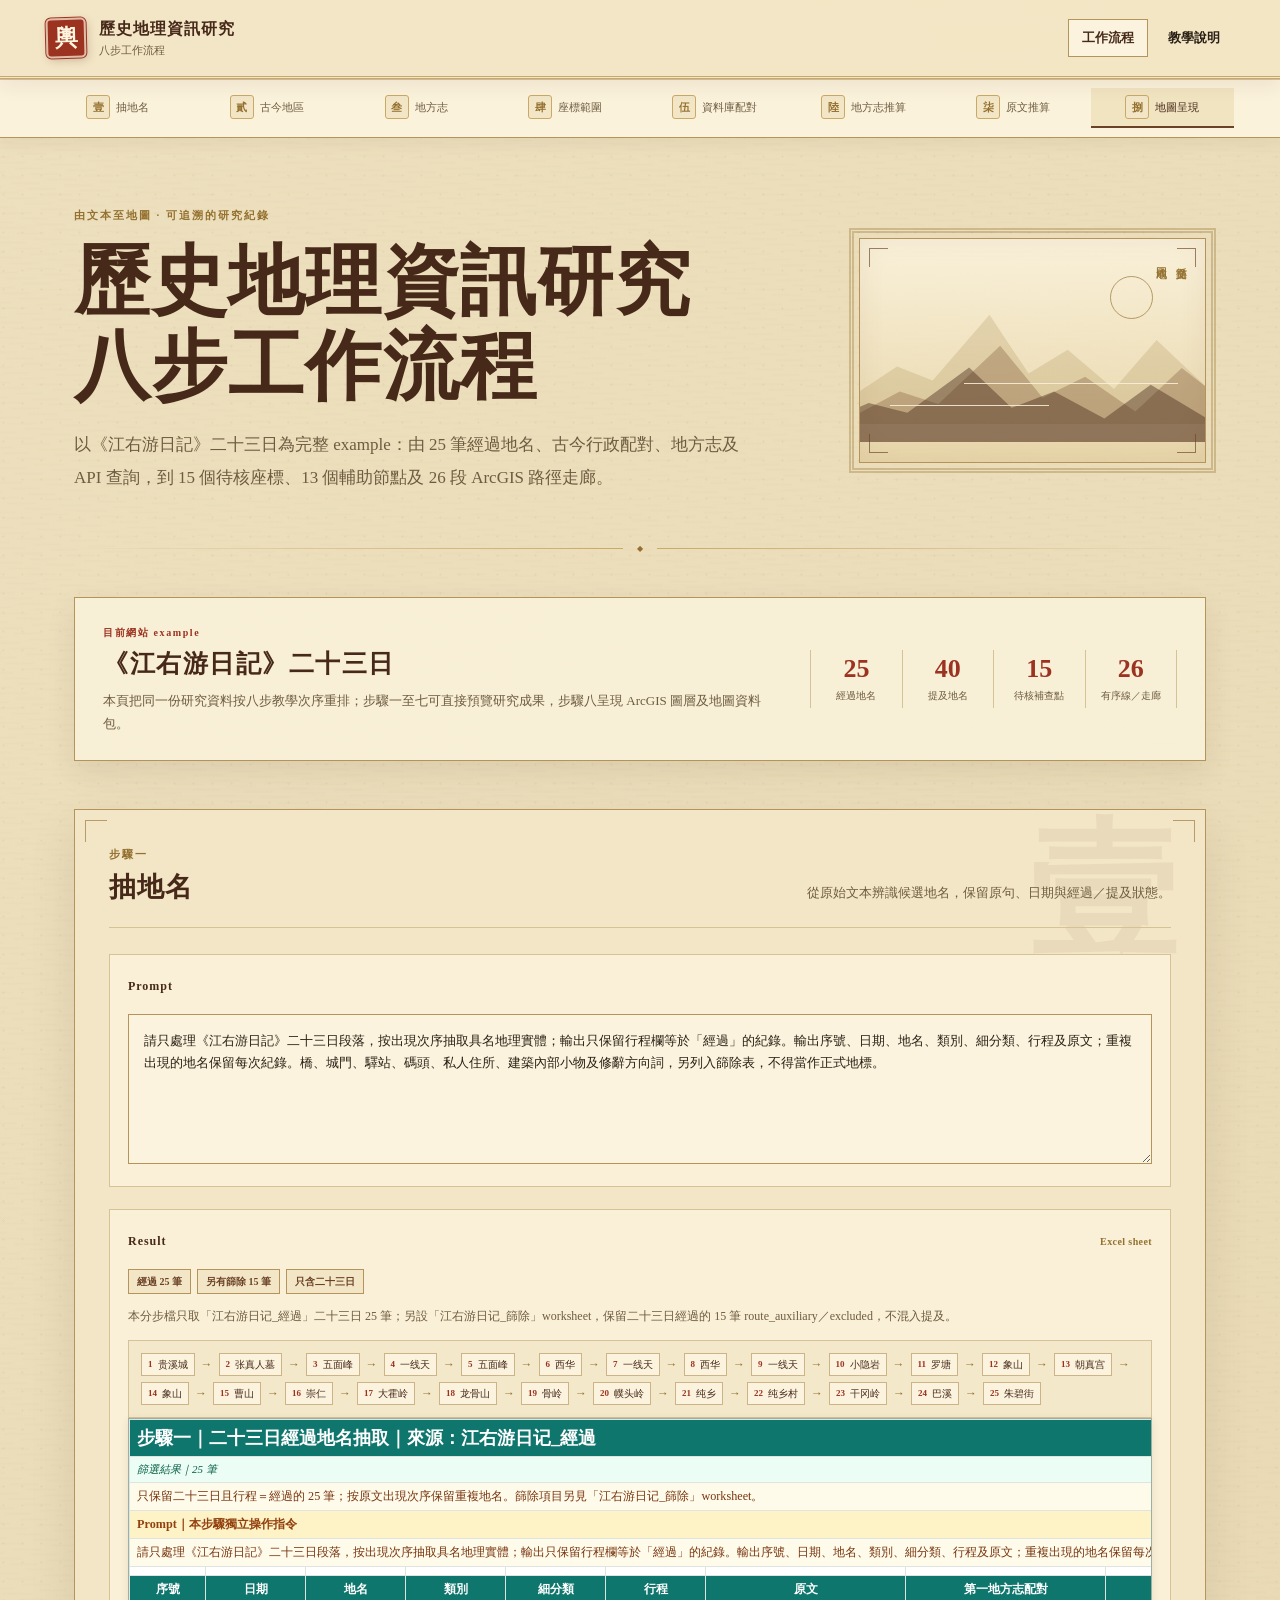
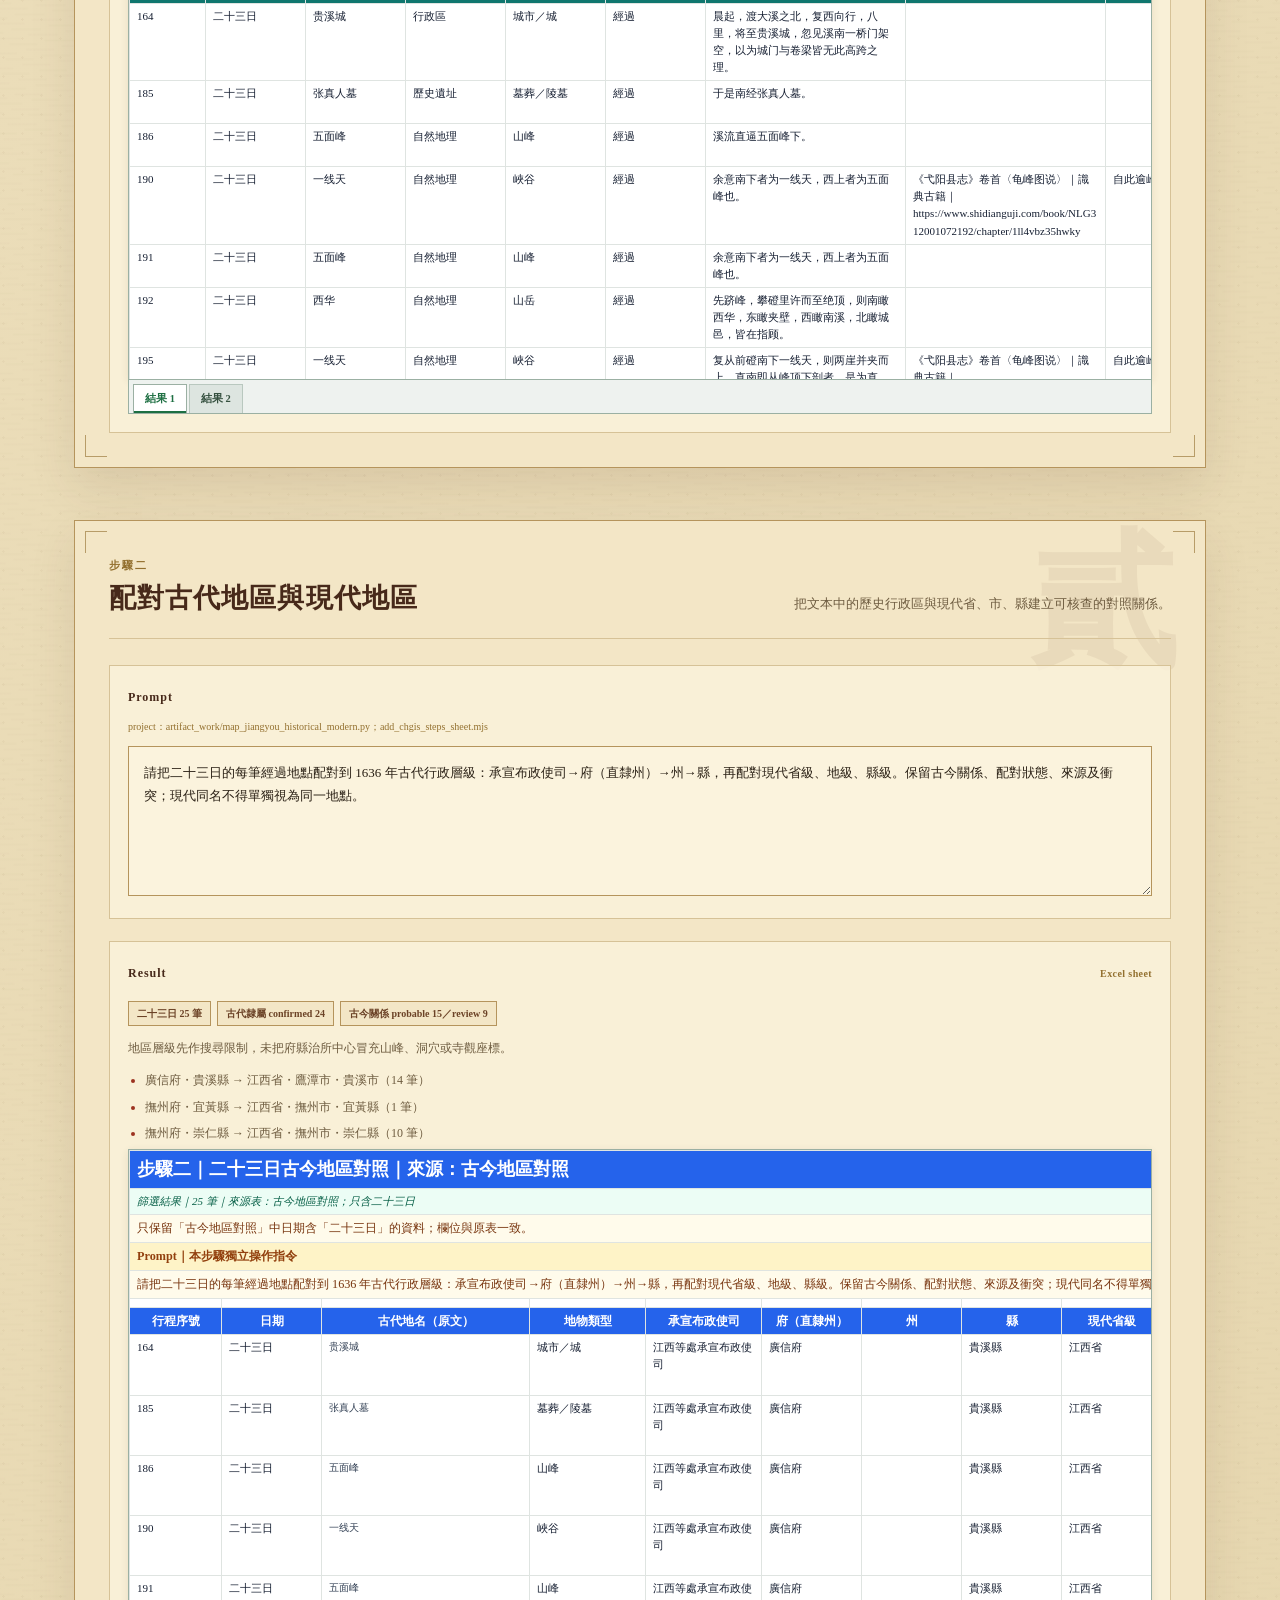
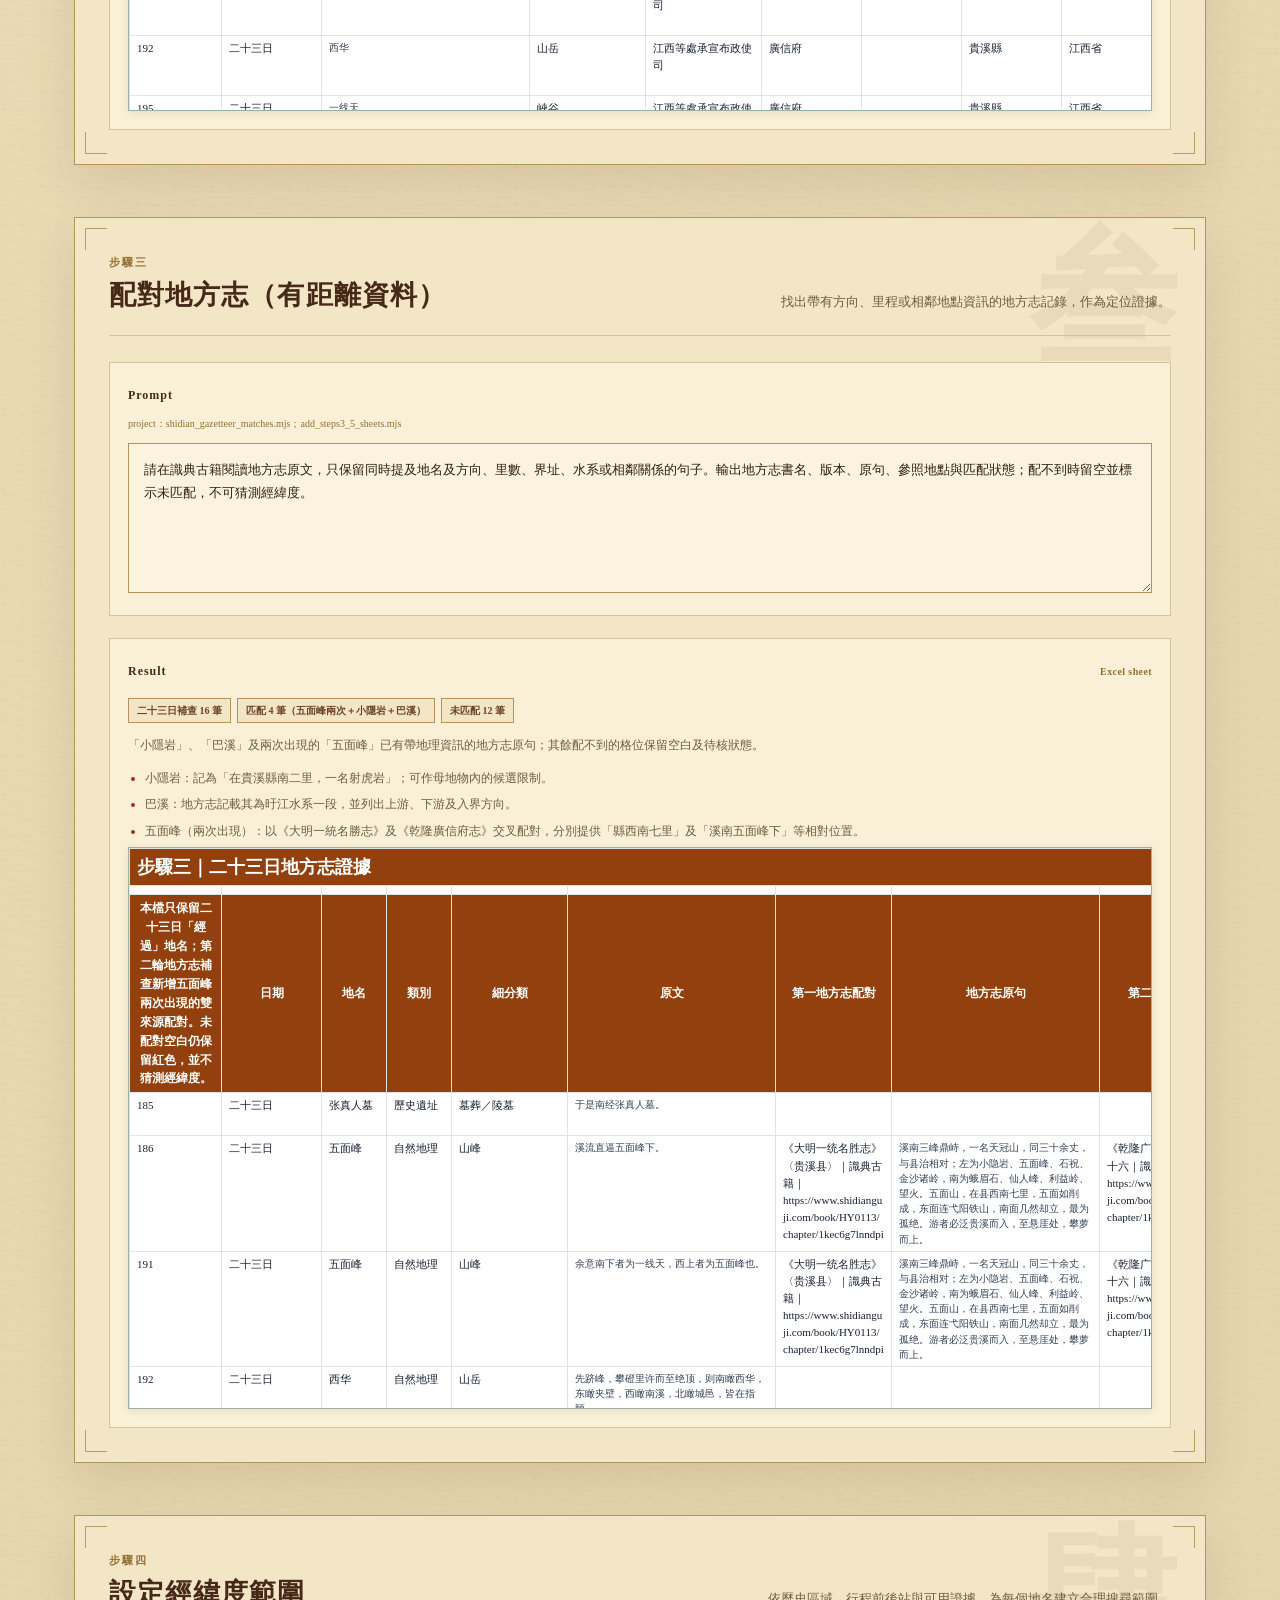
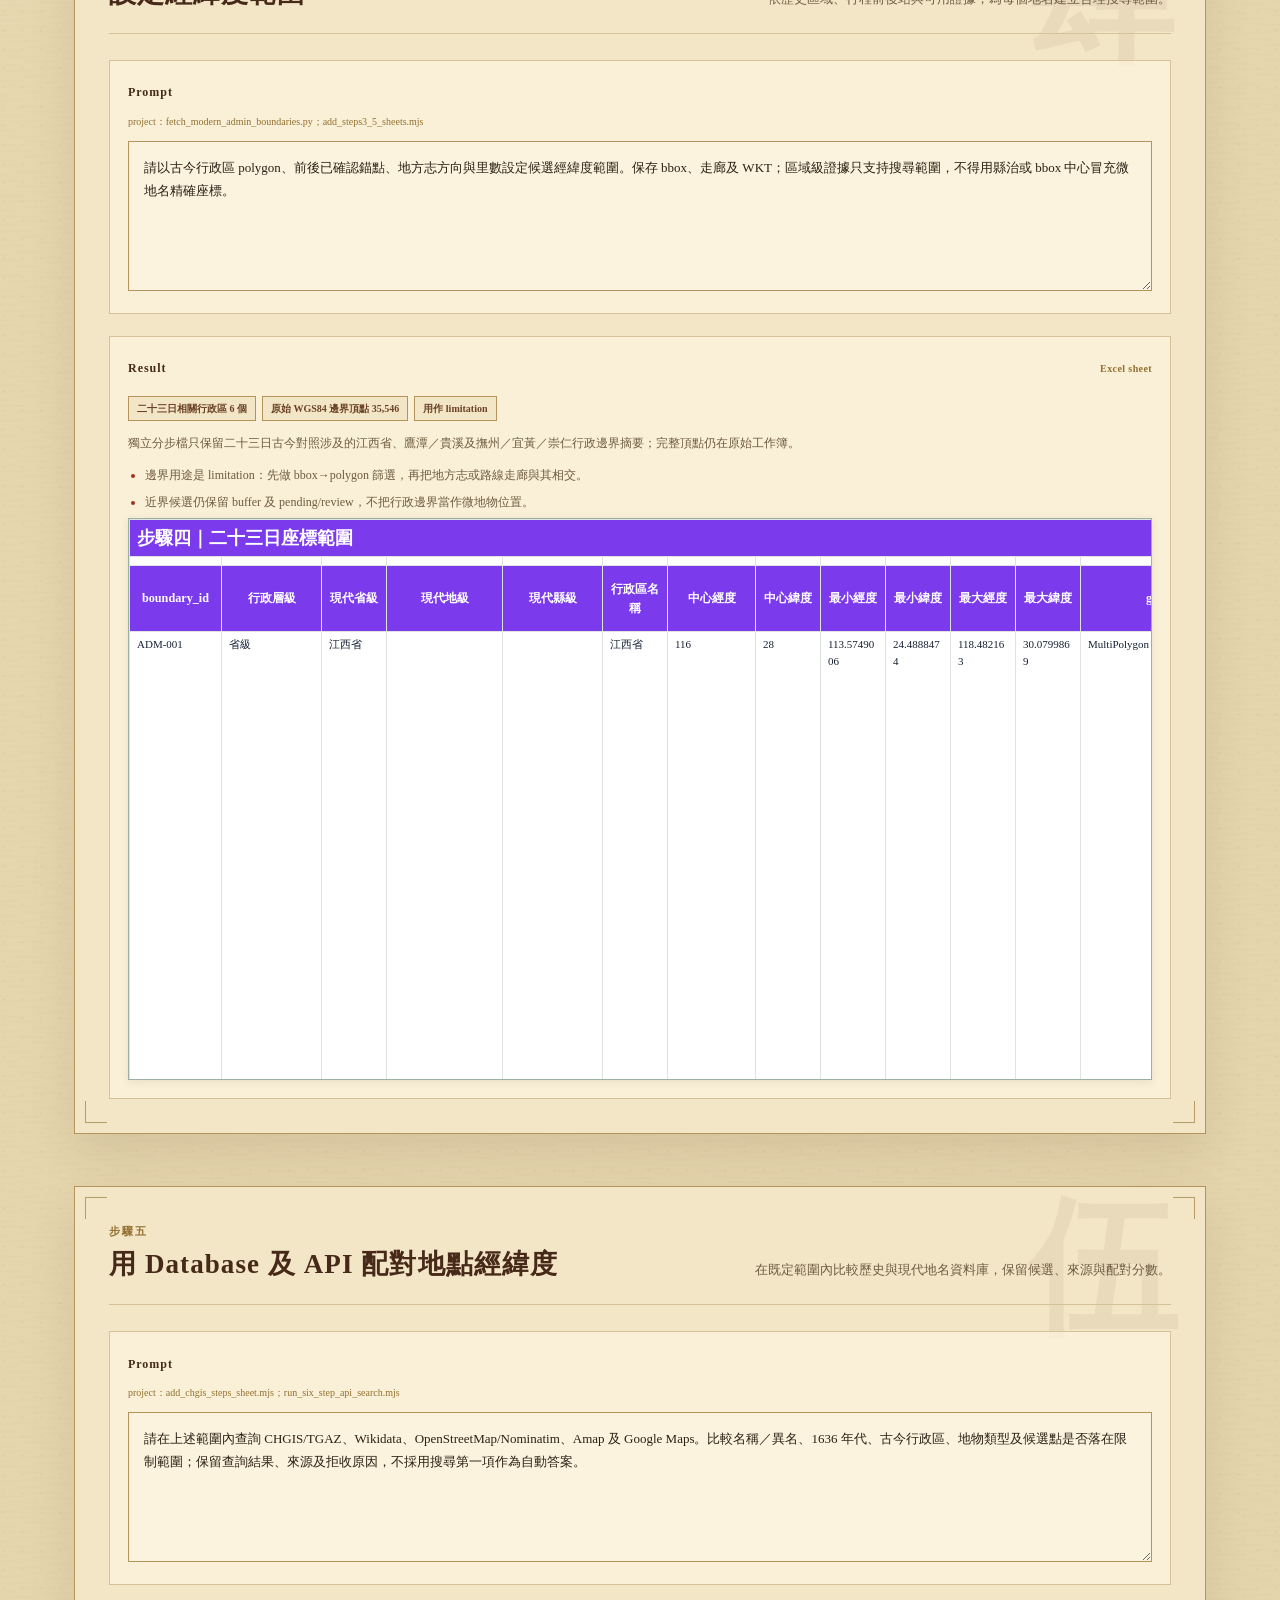
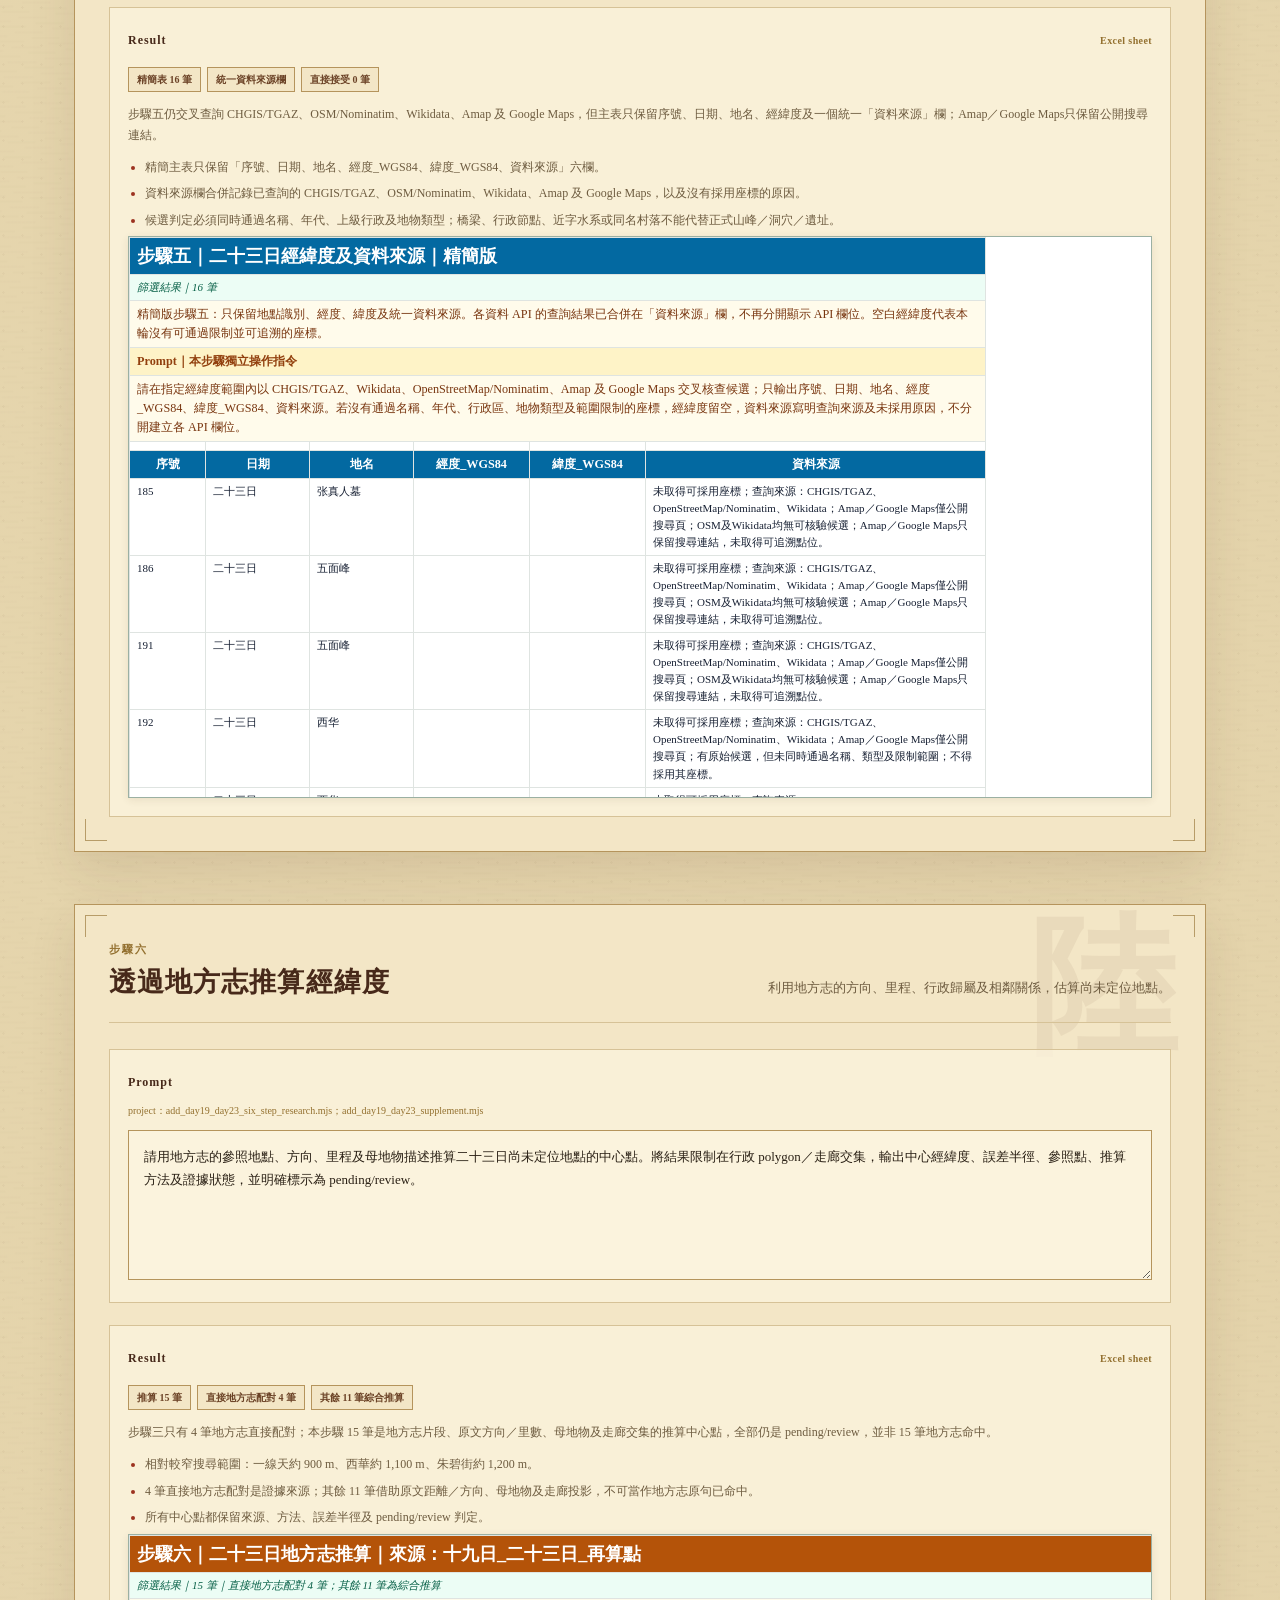
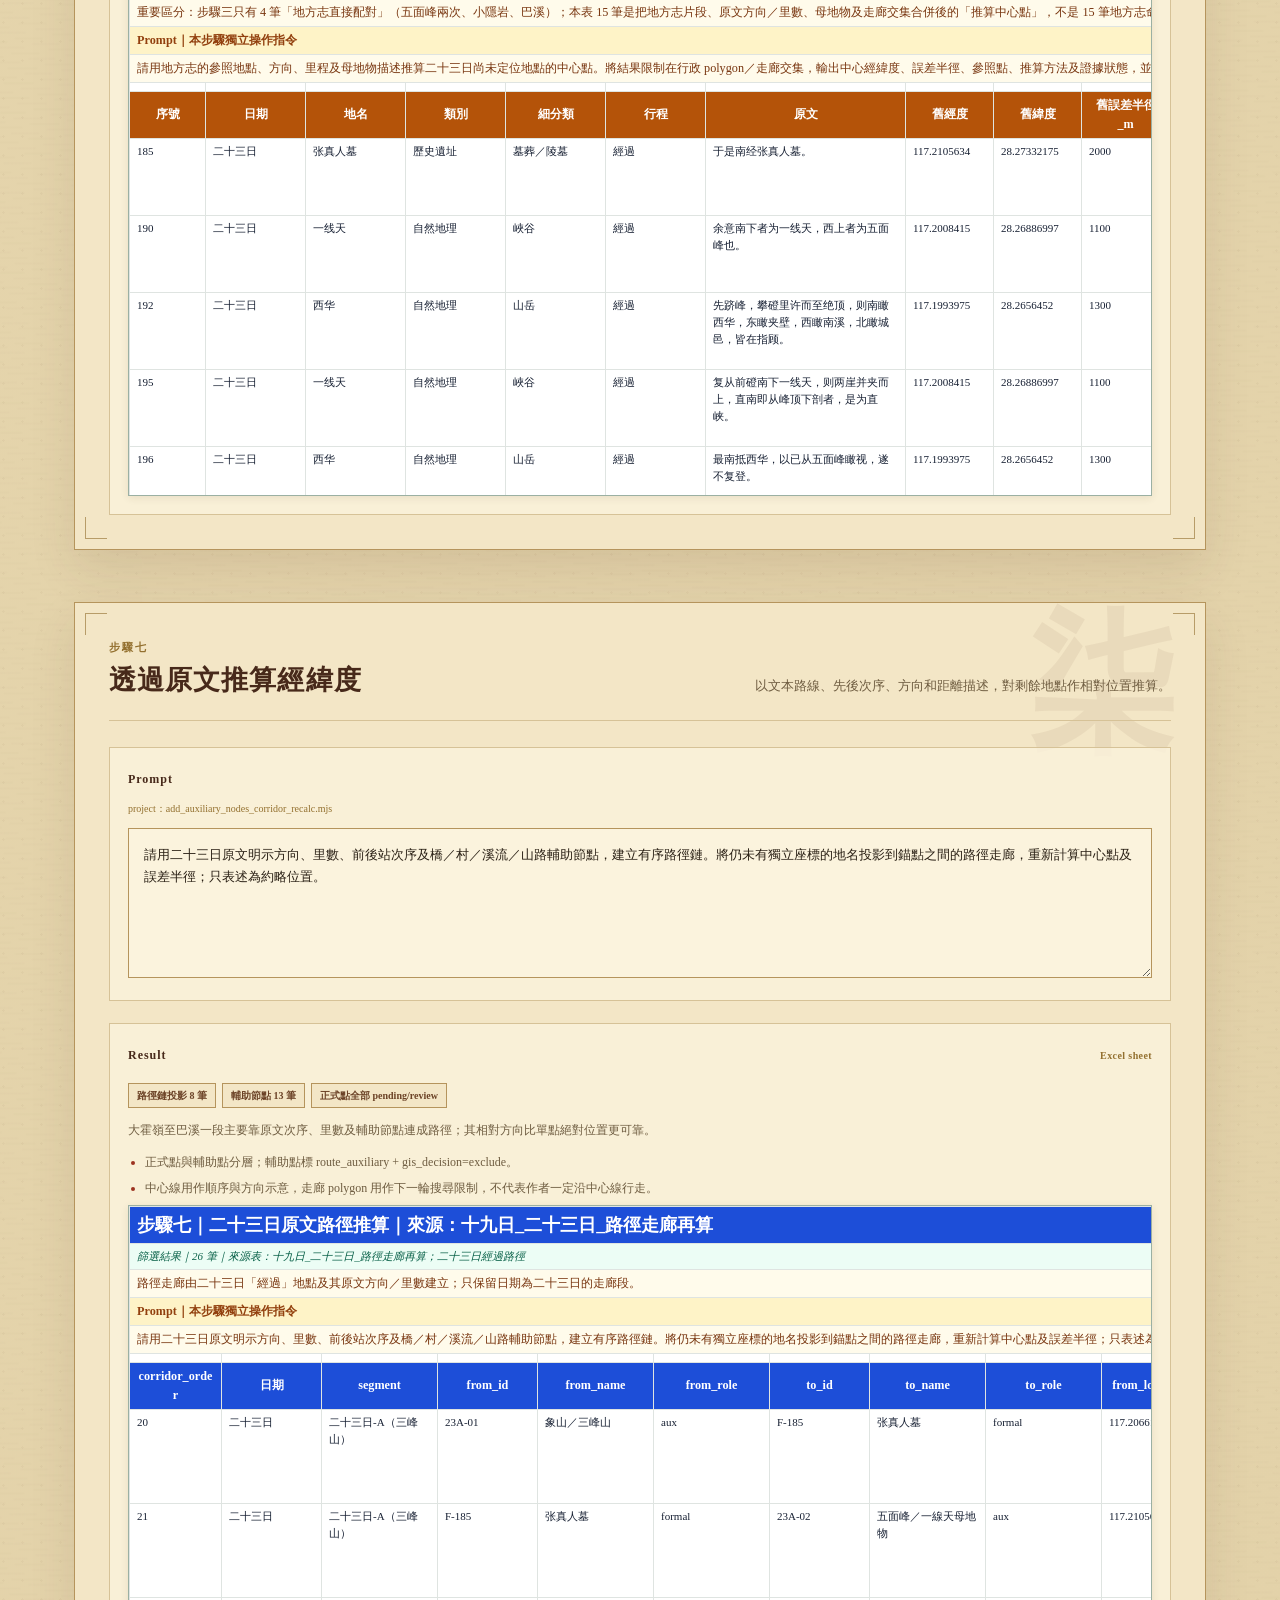
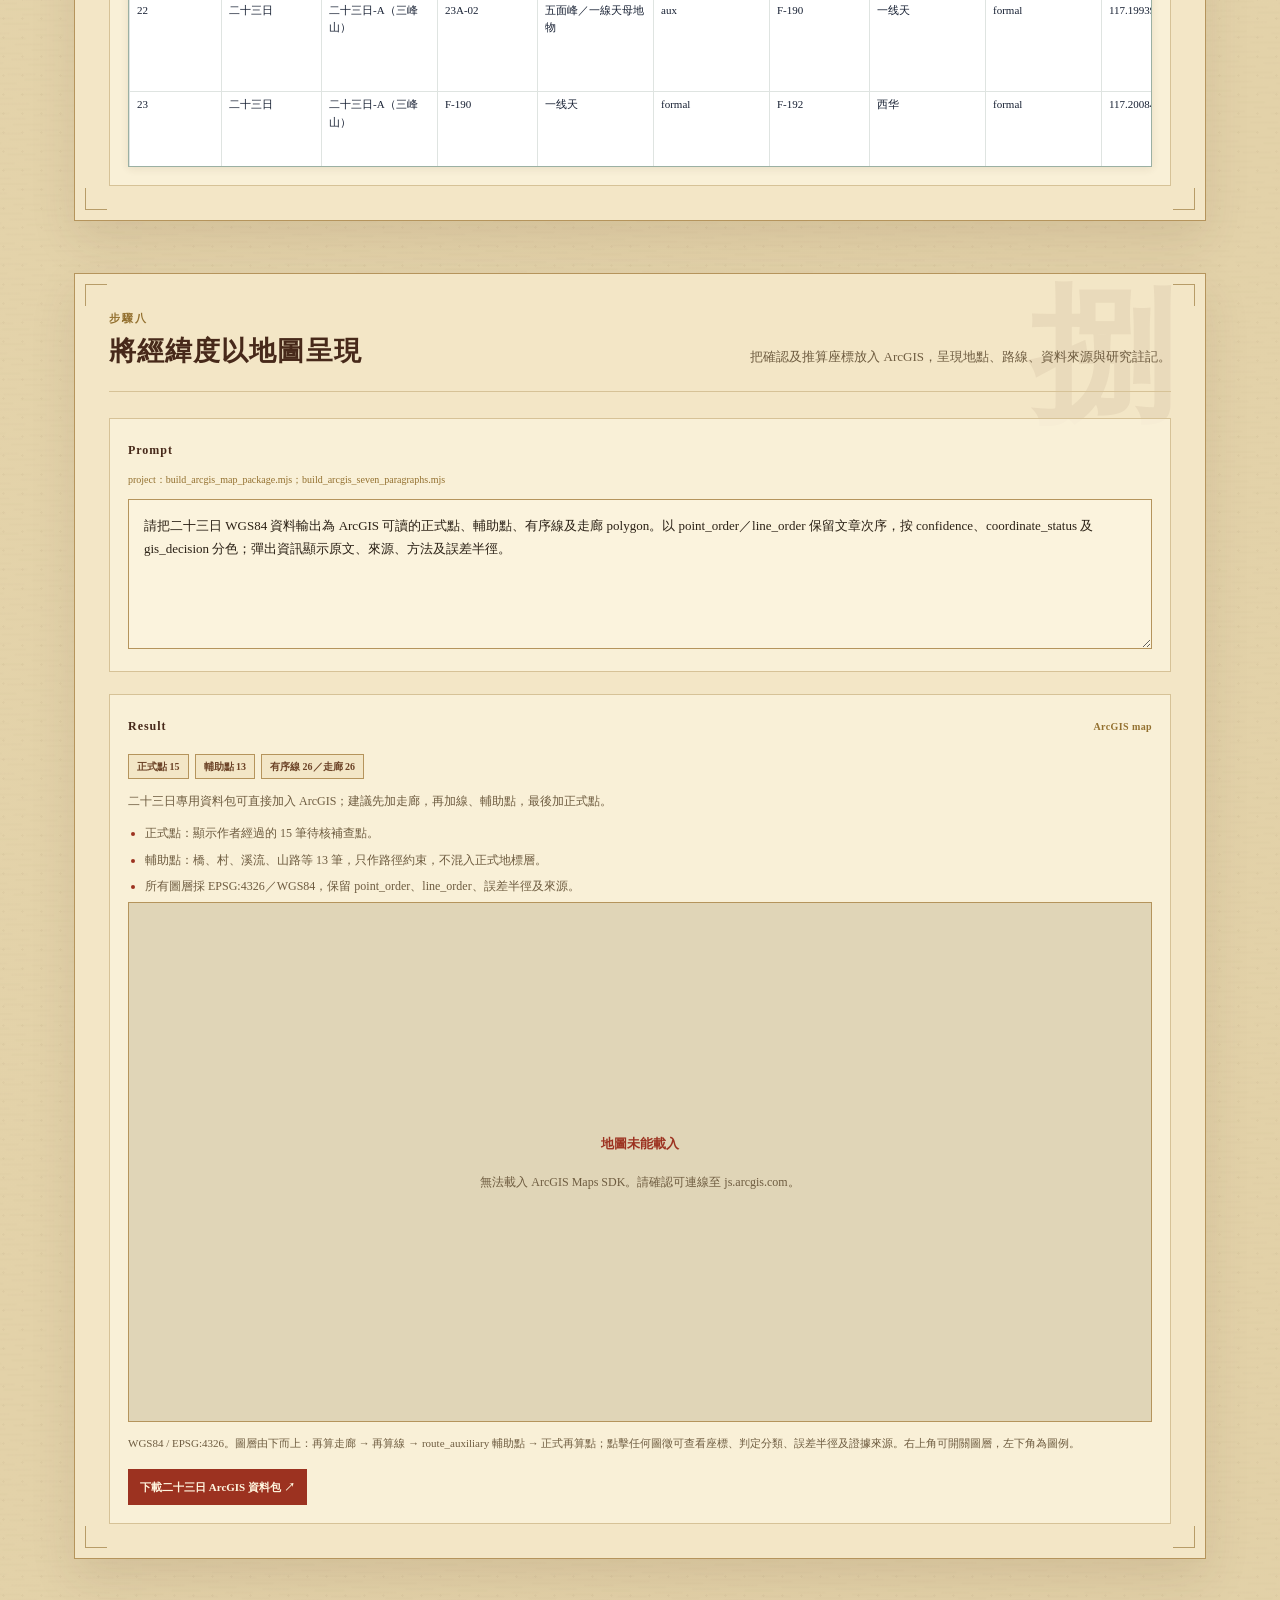
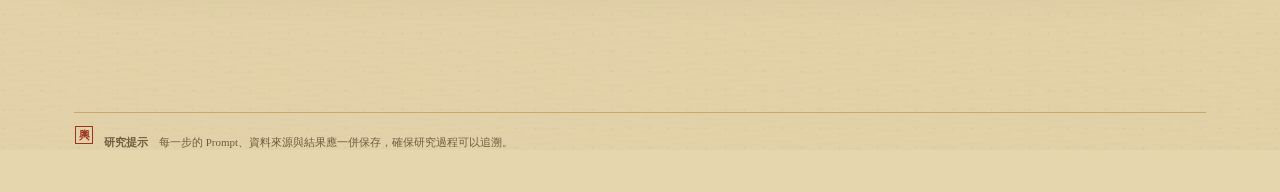
==== commit 17fba599: "Refine workflow typography and teaching motion" ====
--- a/index.html
+++ b/index.html
@@ -7,8 +7,8 @@
   <title>歷史地理資訊研究八步工作流程</title>
   <link rel="preconnect" href="https://fonts.googleapis.com">
   <link rel="preconnect" href="https://fonts.gstatic.com" crossorigin>
-  <link rel="stylesheet" href="https://fonts.googleapis.com/css2?family=Noto+Serif+SC:wght@400;500;600;700;900&amp;family=Ma+Shan+Zheng&amp;display=swap">
-  <link rel="stylesheet" href="styles.css">
+  <link rel="stylesheet" href="https://fonts.googleapis.com/css2?family=Noto+Serif+TC:wght@400;500;600;700;900&amp;display=swap">
+  <link rel="stylesheet" href="styles.css?v=20260916-1">
 </head>
 <body>
   <header class="site-header">
@@ -61,11 +61,7 @@
       <div class="case-overview-copy">
         <span class="case-kicker">目前網站 example</span>
         <h2>《江右游日記》二十三日</h2>
-        <p>本頁把同一份研究資料按八步教學次序重排；步驟一至七各自對應一張獨立 Excel worksheet，並列出專屬 Prompt；步驟八交付 ArcGIS layer 及地圖資料包。</p>
-        <div class="case-links">
-          <a class="case-index-link" href="results/jiangyou-23-step-sheets.xlsx" download>下載分步 worksheet Excel（含篩除及精簡 API 配對表）↓</a>
-          <a class="case-index-link" href="results/jiangyou-23-eight-step-prompts.md" download>下載八步 Prompt／結果索引 ↓</a>
-        </div>
+        <p>本頁把同一份研究資料按八步教學次序重排；步驟一至七可直接預覽研究成果，步驟八呈現 ArcGIS 圖層及地圖資料包。</p>
       </div>
       <div class="case-stat-grid" aria-label="二十三日資料量摘要">
         <div><strong>25</strong><span>經過地名</span></div>
@@ -247,11 +243,11 @@
   </main>
 
   <footer><p><span aria-hidden="true">輿</span><strong>研究提示</strong>　每一步的 Prompt、資料來源與結果應一併保存，確保研究過程可以追溯。</p></footer>
-  <script src="example23.js"></script>
+  <script src="example23.js?v=20260916-1"></script>
   <script src="results-preview.js"></script>
-  <script src="excel-viewer.js"></script>
+  <script src="excel-viewer.js?v=20260916-1"></script>
   <script src="arcgis-config.js"></script>
   <script src="arcgis-map.js"></script>
-  <script src="app.js"></script>
+  <script src="app.js?v=20260916-1"></script>
 </body>
 </html>
--- a/styles.css
+++ b/styles.css
@@ -1,6 +1,6 @@
 :root {
   color-scheme: light;
-  font-family: "Noto Serif SC", "Source Han Serif SC", "Songti SC", ui-serif, serif;
+  font-family: "Noto Serif TC", serif;
   --ink: #2a2015;
   --ink-soft: #6e5c40;
   --line: #d6c297;
@@ -55,7 +55,7 @@
 main { max-width: 1180px; margin: 0 auto; padding: 70px 24px 90px; }
 .hero { display: grid; grid-template-columns: minmax(0,1.55fr) minmax(290px,.75fr); align-items: center; gap: 68px; margin-bottom: 50px; }
 .eyebrow { margin: 0; color: var(--bronze); font-size: 11px; font-weight: 800; letter-spacing: .18em; }
-.hero h1 { margin: 16px 0 20px; color: var(--wood-dark); font-family: "Ma Shan Zheng", "Noto Serif SC", serif; font-size: clamp(48px, 6vw, 76px); font-weight: 400; line-height: 1.12; letter-spacing: .015em; }
+.hero h1 { margin: 16px 0 20px; color: var(--wood-dark); font-family: inherit; font-size: clamp(48px, 6vw, 76px); font-weight: 700; line-height: 1.12; letter-spacing: .015em; }
 .hero-copy > p:last-child { max-width: 680px; margin: 0; color: var(--ink-soft); font-size: 17px; line-height: 1.9; }
 .hero-leaf { position: relative; height: 225px; overflow: hidden; border: 1px solid var(--line-strong); outline: 5px double rgba(147,112,47,.34); outline-offset: 5px; background: linear-gradient(180deg, rgba(251,243,221,.9), rgba(231,211,164,.72)); box-shadow: inset 0 0 28px rgba(107,66,38,.08); }
 .hero-leaf::after { content: ""; position: absolute; inset: 9px; background: linear-gradient(var(--wood),var(--wood)) left top/19px 1px no-repeat, linear-gradient(var(--wood),var(--wood)) left top/1px 19px no-repeat, linear-gradient(var(--wood),var(--wood)) right top/19px 1px no-repeat, linear-gradient(var(--wood),var(--wood)) right top/1px 19px no-repeat, linear-gradient(var(--wood),var(--wood)) left bottom/19px 1px no-repeat, linear-gradient(var(--wood),var(--wood)) left bottom/1px 19px no-repeat, linear-gradient(var(--wood),var(--wood)) right bottom/19px 1px no-repeat, linear-gradient(var(--wood),var(--wood)) right bottom/1px 19px no-repeat; opacity: .65; }
@@ -76,9 +76,6 @@
 .case-kicker { color: var(--vermillion); font-size: 10px; font-weight: 900; letter-spacing: .16em; }
 .case-overview h2 { margin: 7px 0 9px; color: var(--wood-dark); font-size: 25px; letter-spacing: .06em; }
 .case-overview p { max-width: 680px; margin: 0; color: var(--ink-soft); font-size: 13px; line-height: 1.8; }
-.case-links { display: flex; flex-wrap: wrap; gap: 8px 14px; align-items: center; }
-.case-index-link { display: inline-flex; margin-top: 13px; padding: 7px 10px; border-bottom: 1px solid var(--vermillion); color: var(--vermillion); text-decoration: none; font-size: 11px; font-weight: 800; }
-.case-index-link:hover { background: var(--paper-deep); }
 .case-stat-grid { display: grid; grid-template-columns: repeat(4,1fr); border-left: 1px solid var(--line); }
 .case-stat-grid div { min-width: 0; padding: 5px 12px; border-right: 1px solid var(--line); text-align: center; }
 .case-stat-grid strong, .case-stat-grid span { display: block; }
@@ -116,9 +113,6 @@
 
 /* ── 內嵌 Excel 檢視器 ───────────────────────────────────────────── */
 .excel-viewer { min-height: 260px; display: flex; flex-direction: column; }
-.excel-viewer-file { display: flex; align-items: center; gap: 8px; margin: 0 0 8px; min-width: 0; }
-.excel-viewer-file-icon { flex: 0 0 auto; padding: 3px 6px; border: 1px solid #1d6f42; background: #1d6f42; color: #fff; font-size: 9px; font-weight: 900; letter-spacing: .06em; }
-.excel-viewer-file-name { min-width: 0; overflow-wrap: anywhere; color: var(--ink-soft); font-size: 11px; }
 .excel-viewer-status, .excel-viewer-error { padding: 24px 10px; color: var(--ink-soft); font-size: 12px; text-align: center; border: 1px dashed var(--line-strong); }
 .excel-viewer-error { color: var(--vermillion); border-color: var(--vermillion); }
 .excel-viewer-frame { border: 1px solid #9bb0a3; background: #fff; box-shadow: inset 0 1px 0 #fff, 0 2px 8px rgba(71,41,26,.09); }
@@ -129,7 +123,7 @@
 .excel-viewer-tab:hover { background: #eaf1ec; }
 .excel-viewer-tab.active { background: #fff; color: #1d6f42; border-color: #9bb0a3; box-shadow: 0 -2px 0 #1d6f42 inset; }
 /* 由 results-preview.js 產生的表格；.x* 類別會覆寫個別儲存格樣式 */
-.xlsx-sheet { border-collapse: collapse; table-layout: fixed; background: #fff; color: #172033; font-size: 11px; font-family: "Noto Serif SC", "Songti SC", ui-serif, serif; }
+.xlsx-sheet { border-collapse: collapse; table-layout: fixed; background: #fff; color: #172033; font-size: 11px; font-family: inherit; }
 .xlsx-sheet td { padding: 4px 7px; border: 1px solid #dfe4e1; vertical-align: top; overflow-wrap: anywhere; line-height: 1.55; }
 
 /* ── 步驟八 ArcGIS 地圖 ──────────────────────────────────────────── */
@@ -284,15 +278,9 @@
 .question-reveal { animation: question-rise .42s ease both; }
 .copy-reveal { animation: copy-pop .44s ease both; }
 .answer-shake { animation: answer-shake .32s ease; }
-.turn-out-left { animation: card-out .2s ease-in both; }
-.turn-out-right { animation: card-out .2s ease-in both; }
-.turn-in-right { animation: card-in .3s ease-out both; }
-.turn-in-left { animation: card-in .3s ease-out both; }
 @keyframes question-rise { from { opacity: 0; transform: translateY(12px); } }
 @keyframes copy-pop { from { opacity: 0; transform: scale(.7); } }
 @keyframes answer-shake { 25% { transform: translateX(-5px); } 50% { transform: translateX(5px); } 75% { transform: translateX(-3px); } }
-@keyframes card-out { to { opacity: 0; } }
-@keyframes card-in { from { opacity: 0; } }
 .teaching-intro { margin-bottom: 48px; padding: 26px; border: 1px solid var(--line-strong); background: rgba(243,230,198,.78); }
 .teaching-intro h2 { margin: 0 0 12px; color: var(--wood-dark); font-size: 24px; }
 .teaching-intro p { margin: 0; color: var(--ink-soft); line-height: 1.8; }
@@ -388,5 +376,5 @@
 @media (prefers-reduced-motion: reduce) {
   html { scroll-behavior: auto; }
   .typing-cursor { animation: none; }
-  .question-reveal, .copy-reveal, .answer-shake, .turn-out-left, .turn-out-right, .turn-in-right, .turn-in-left { animation-duration: .01ms; }
-}
+  .question-reveal, .copy-reveal, .answer-shake { animation-duration: .01ms; }
+}
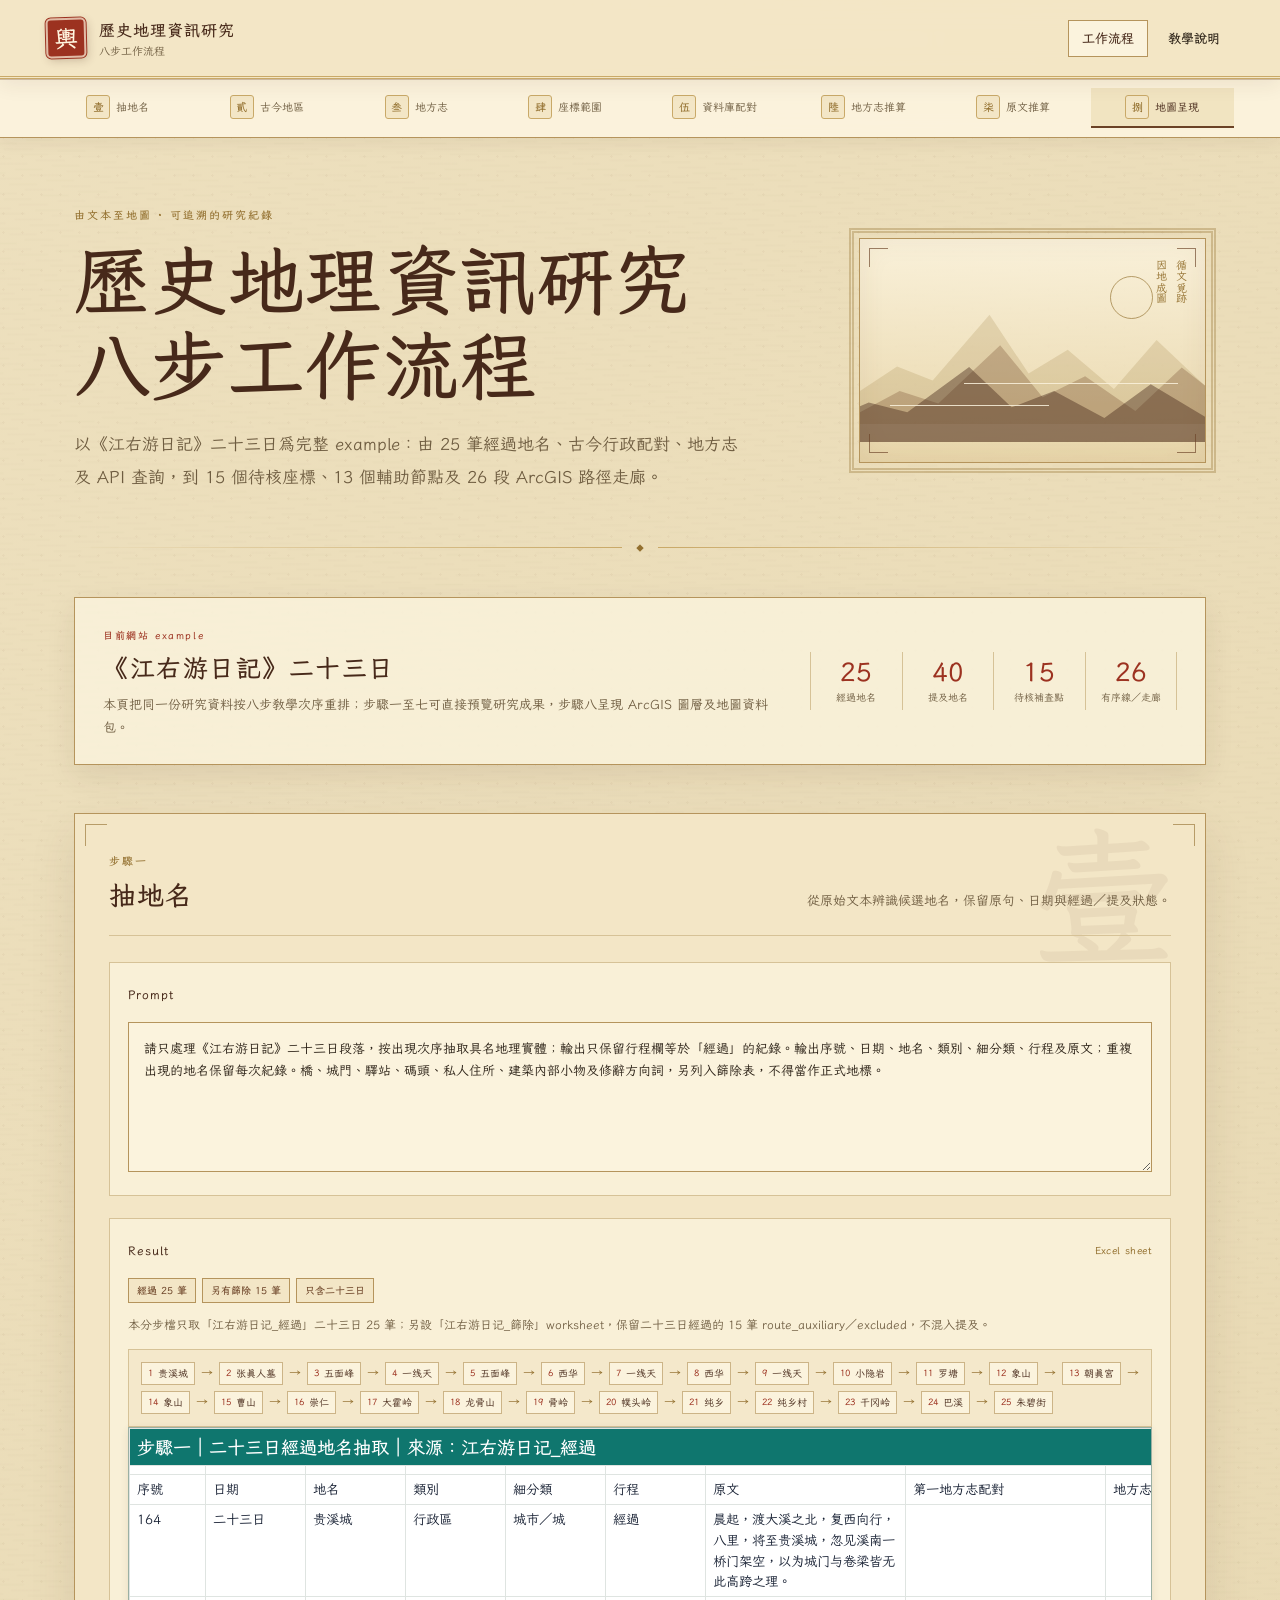
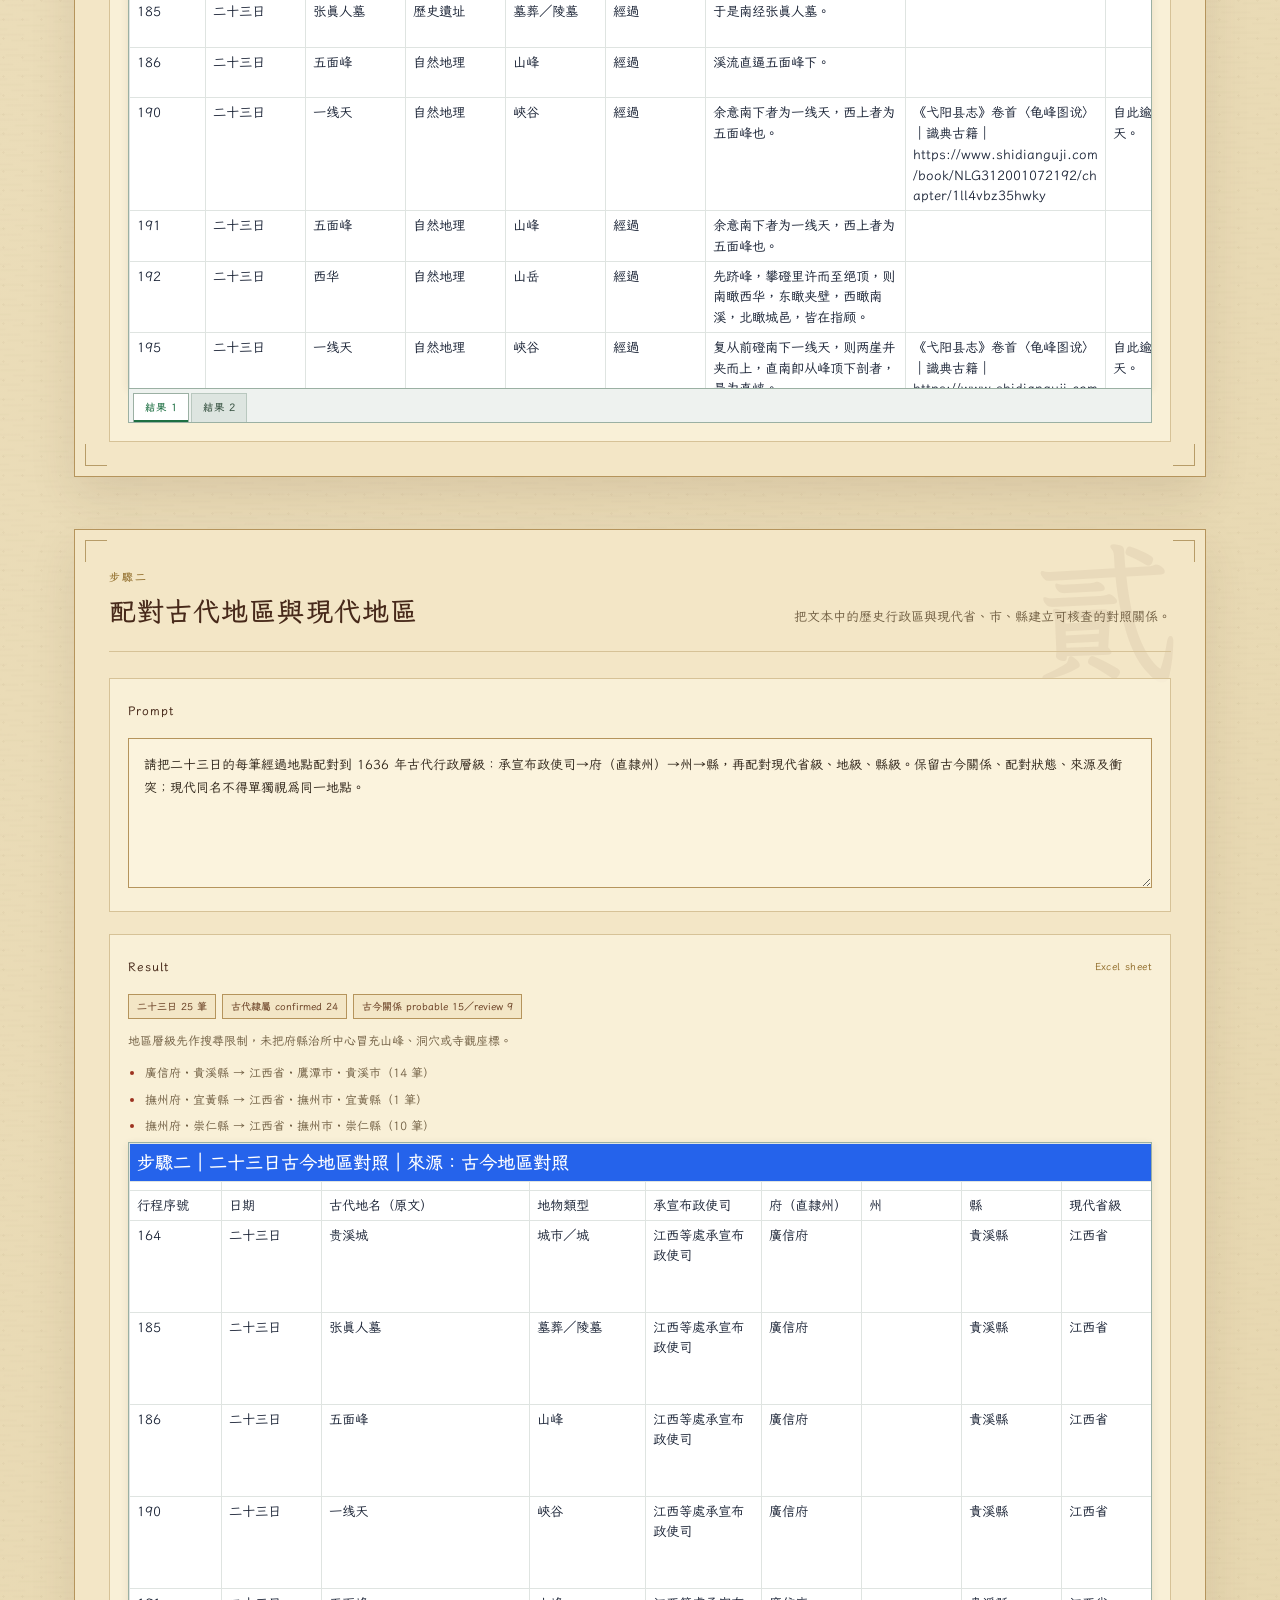
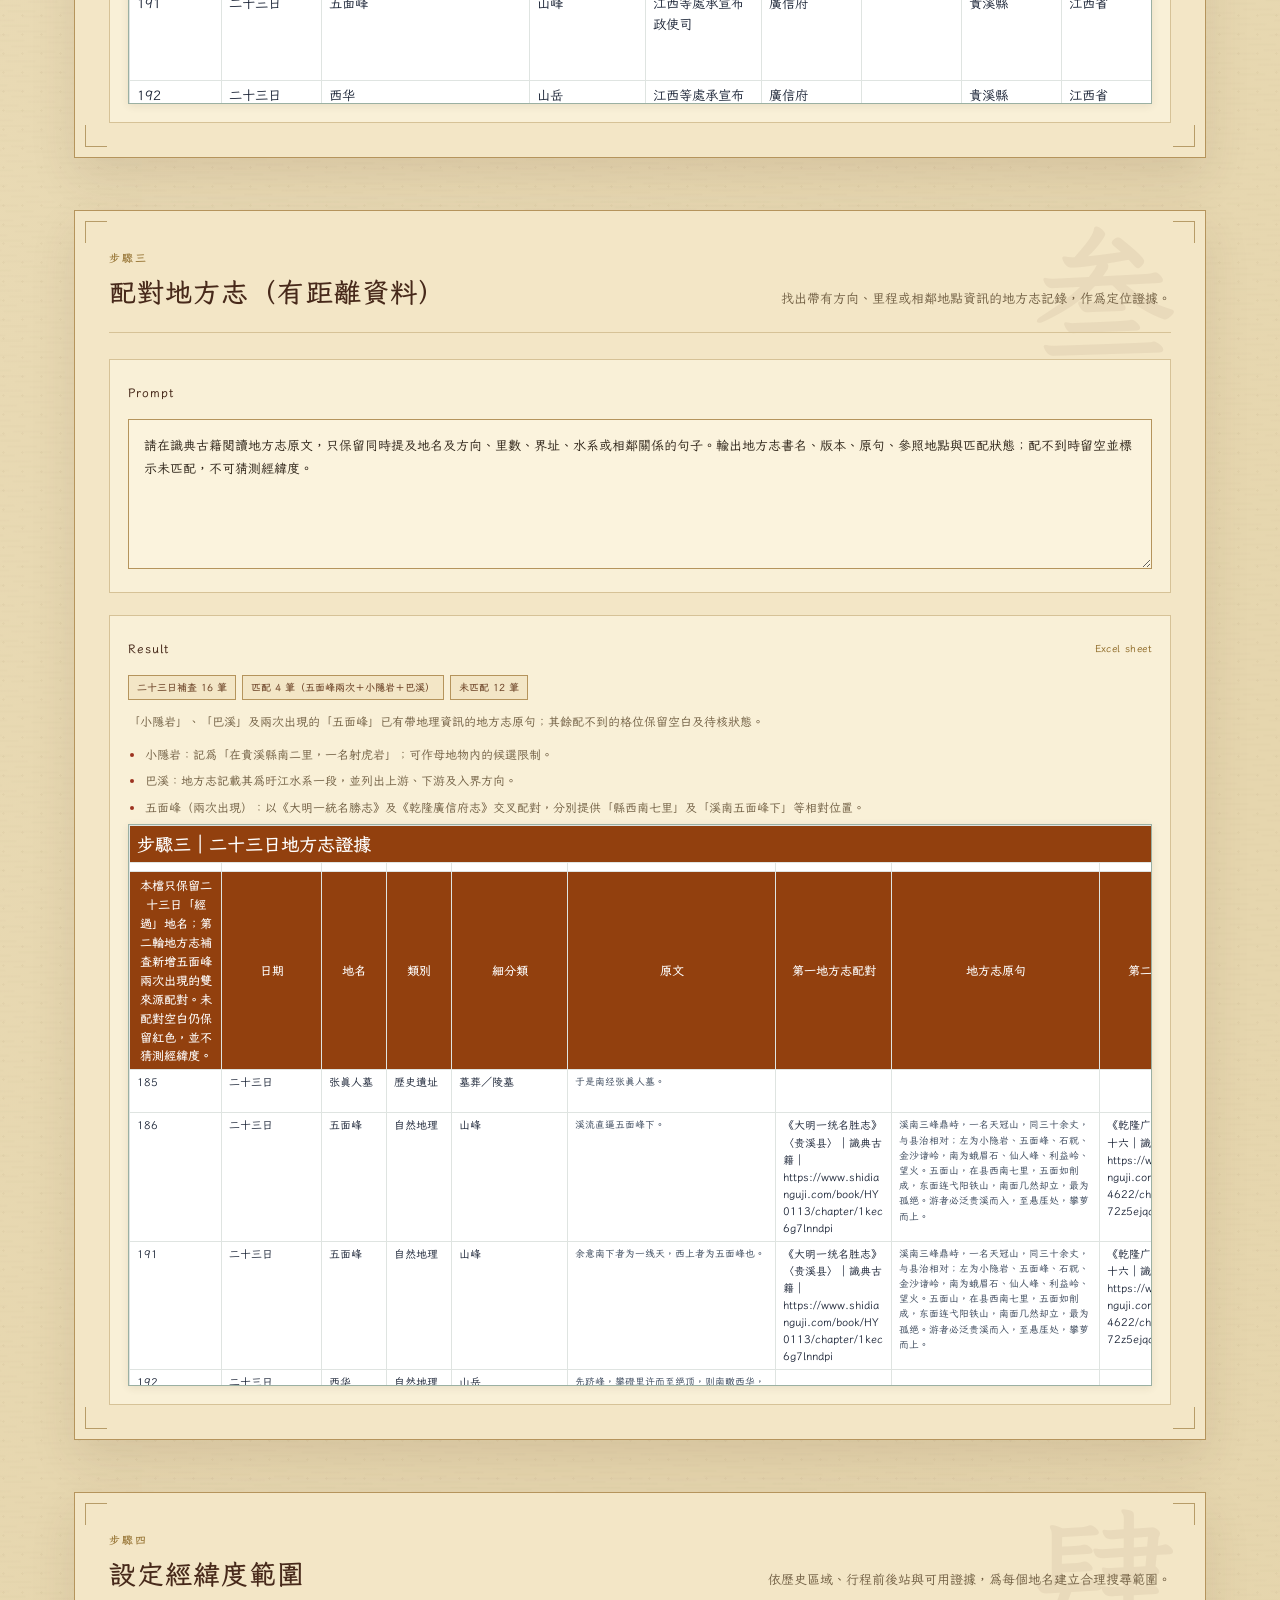
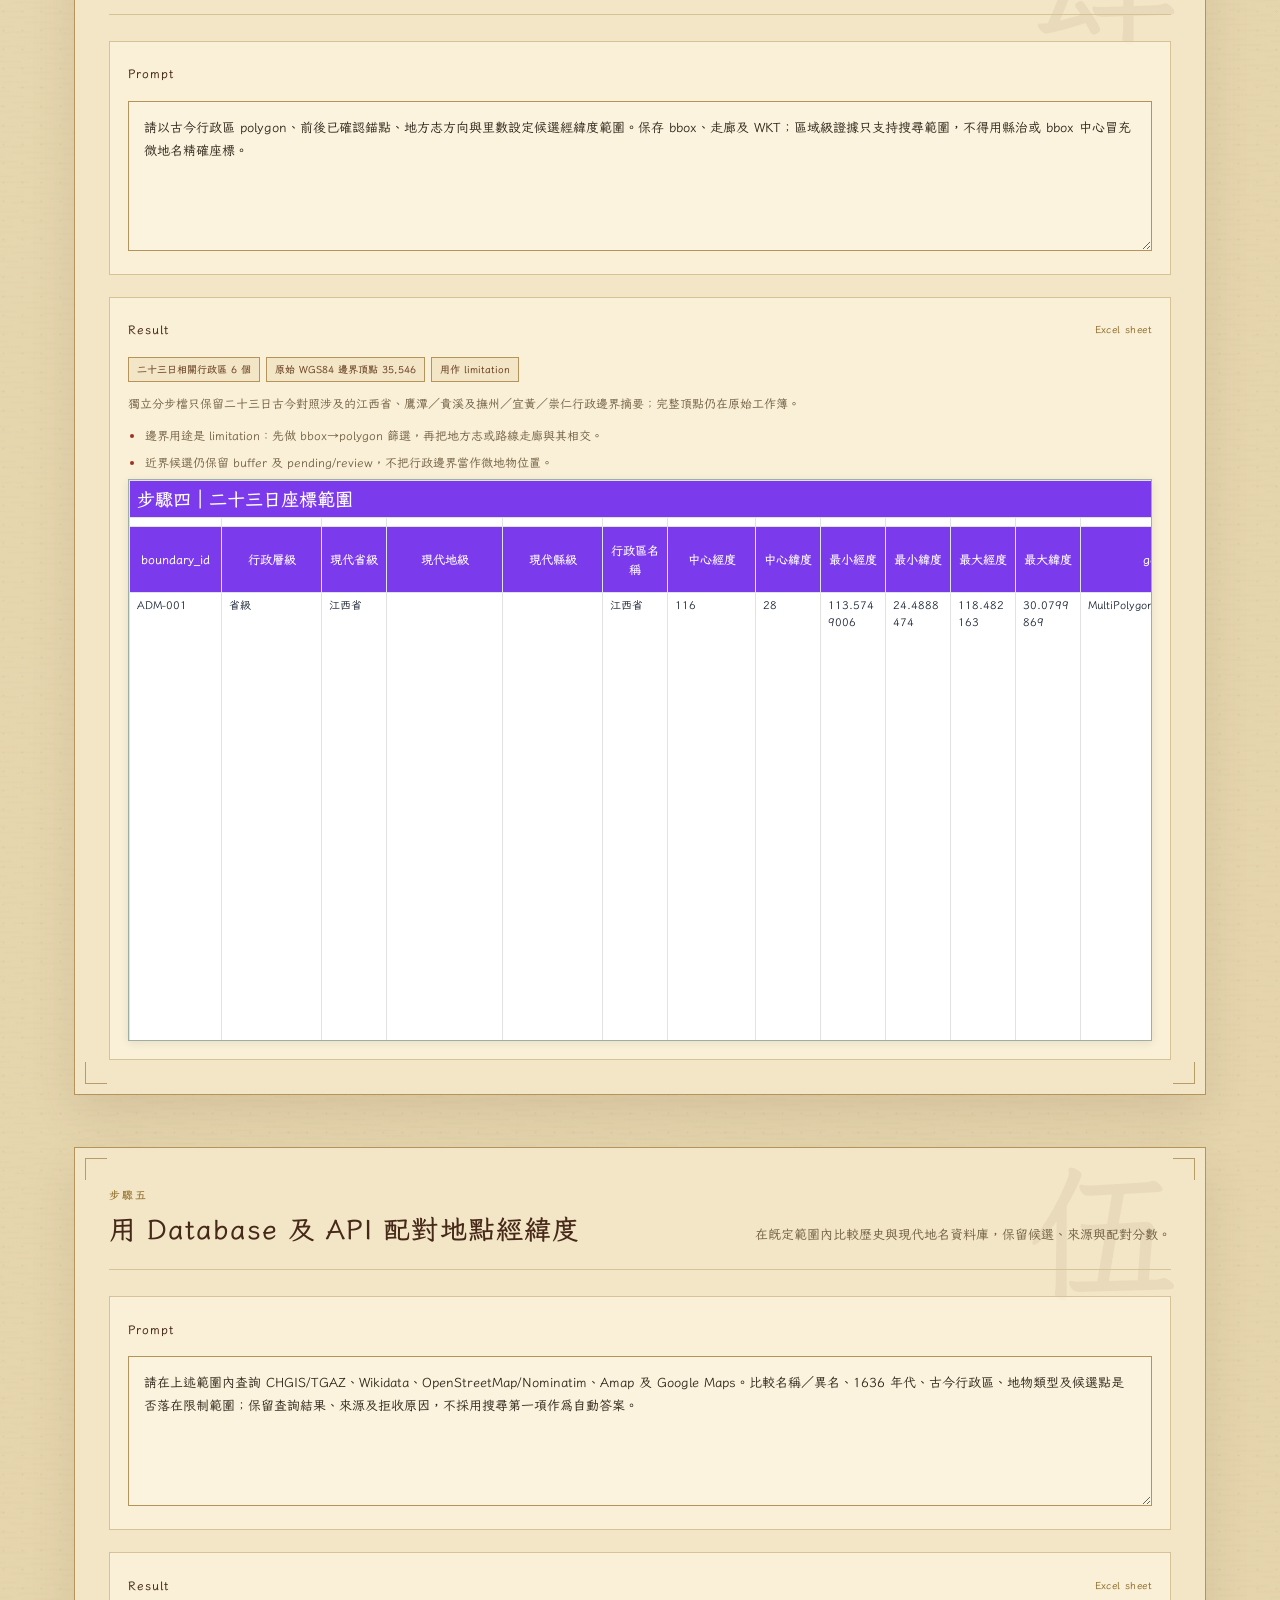
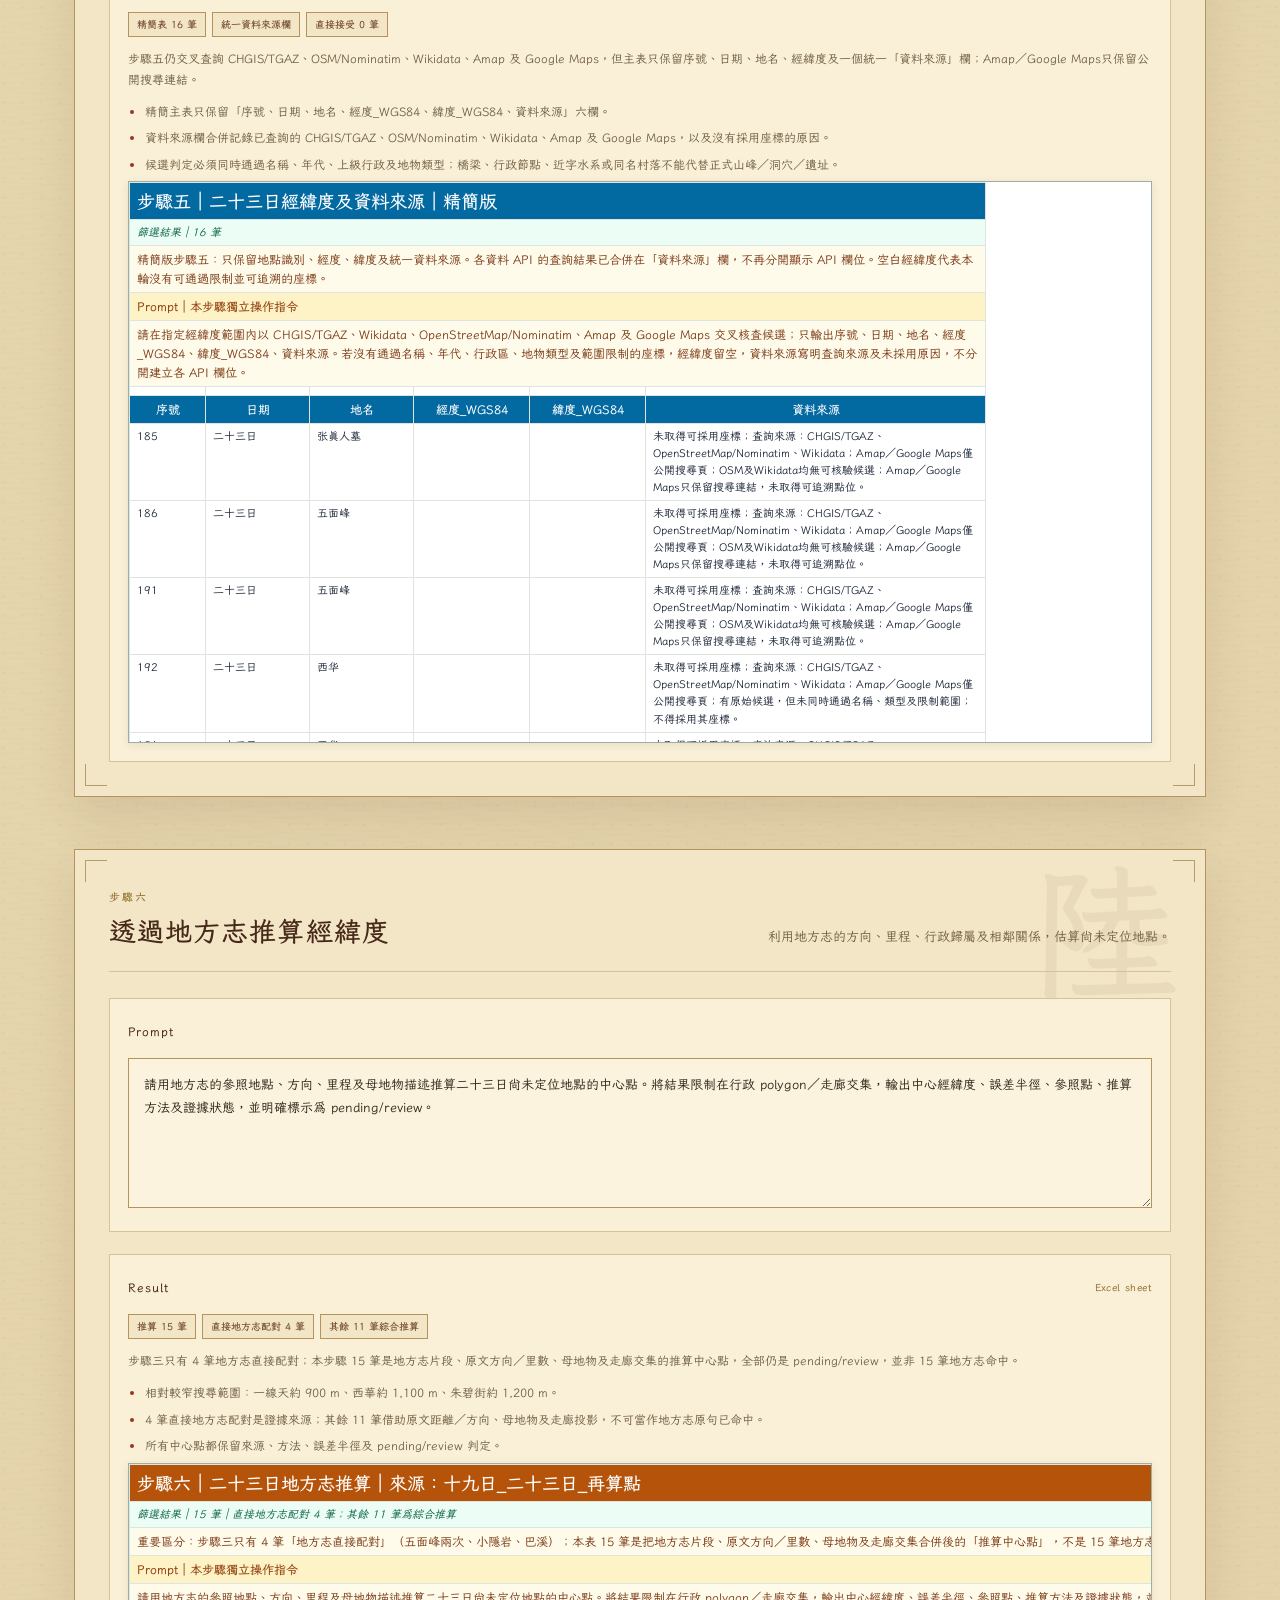
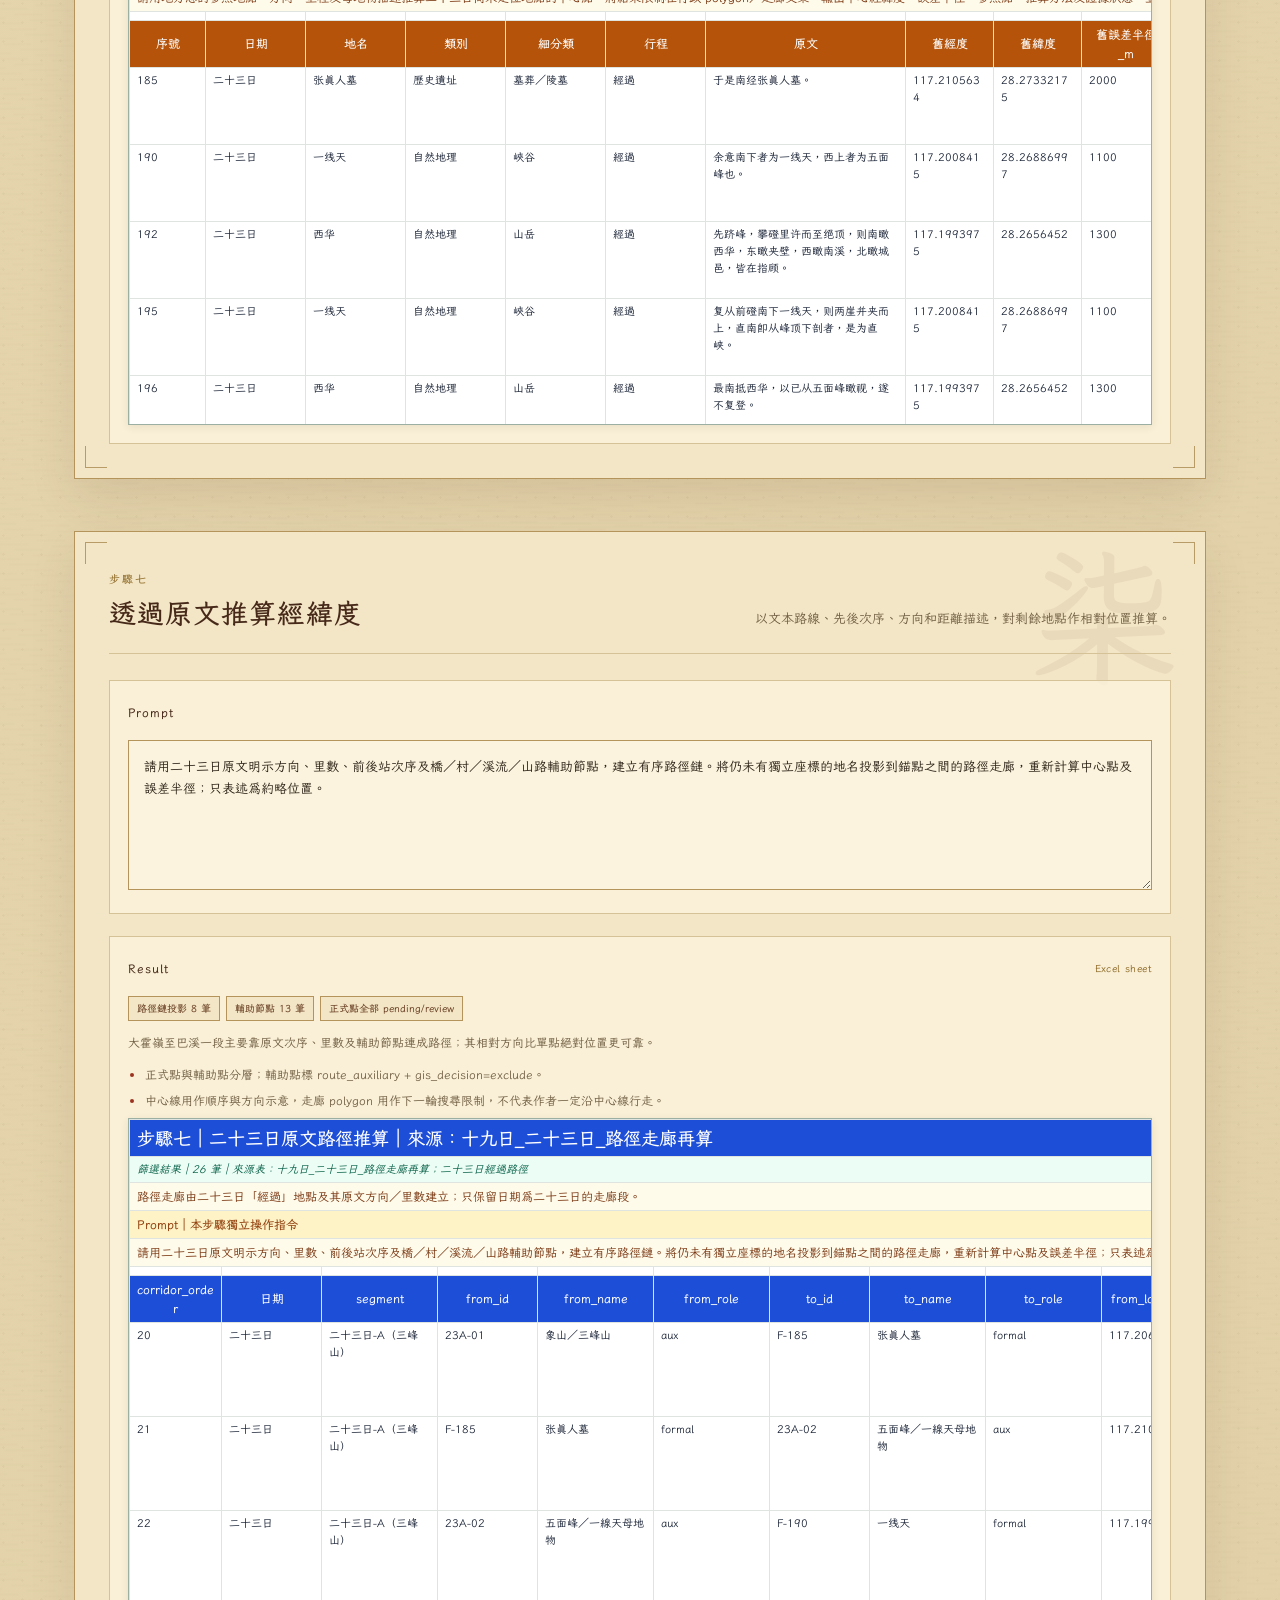
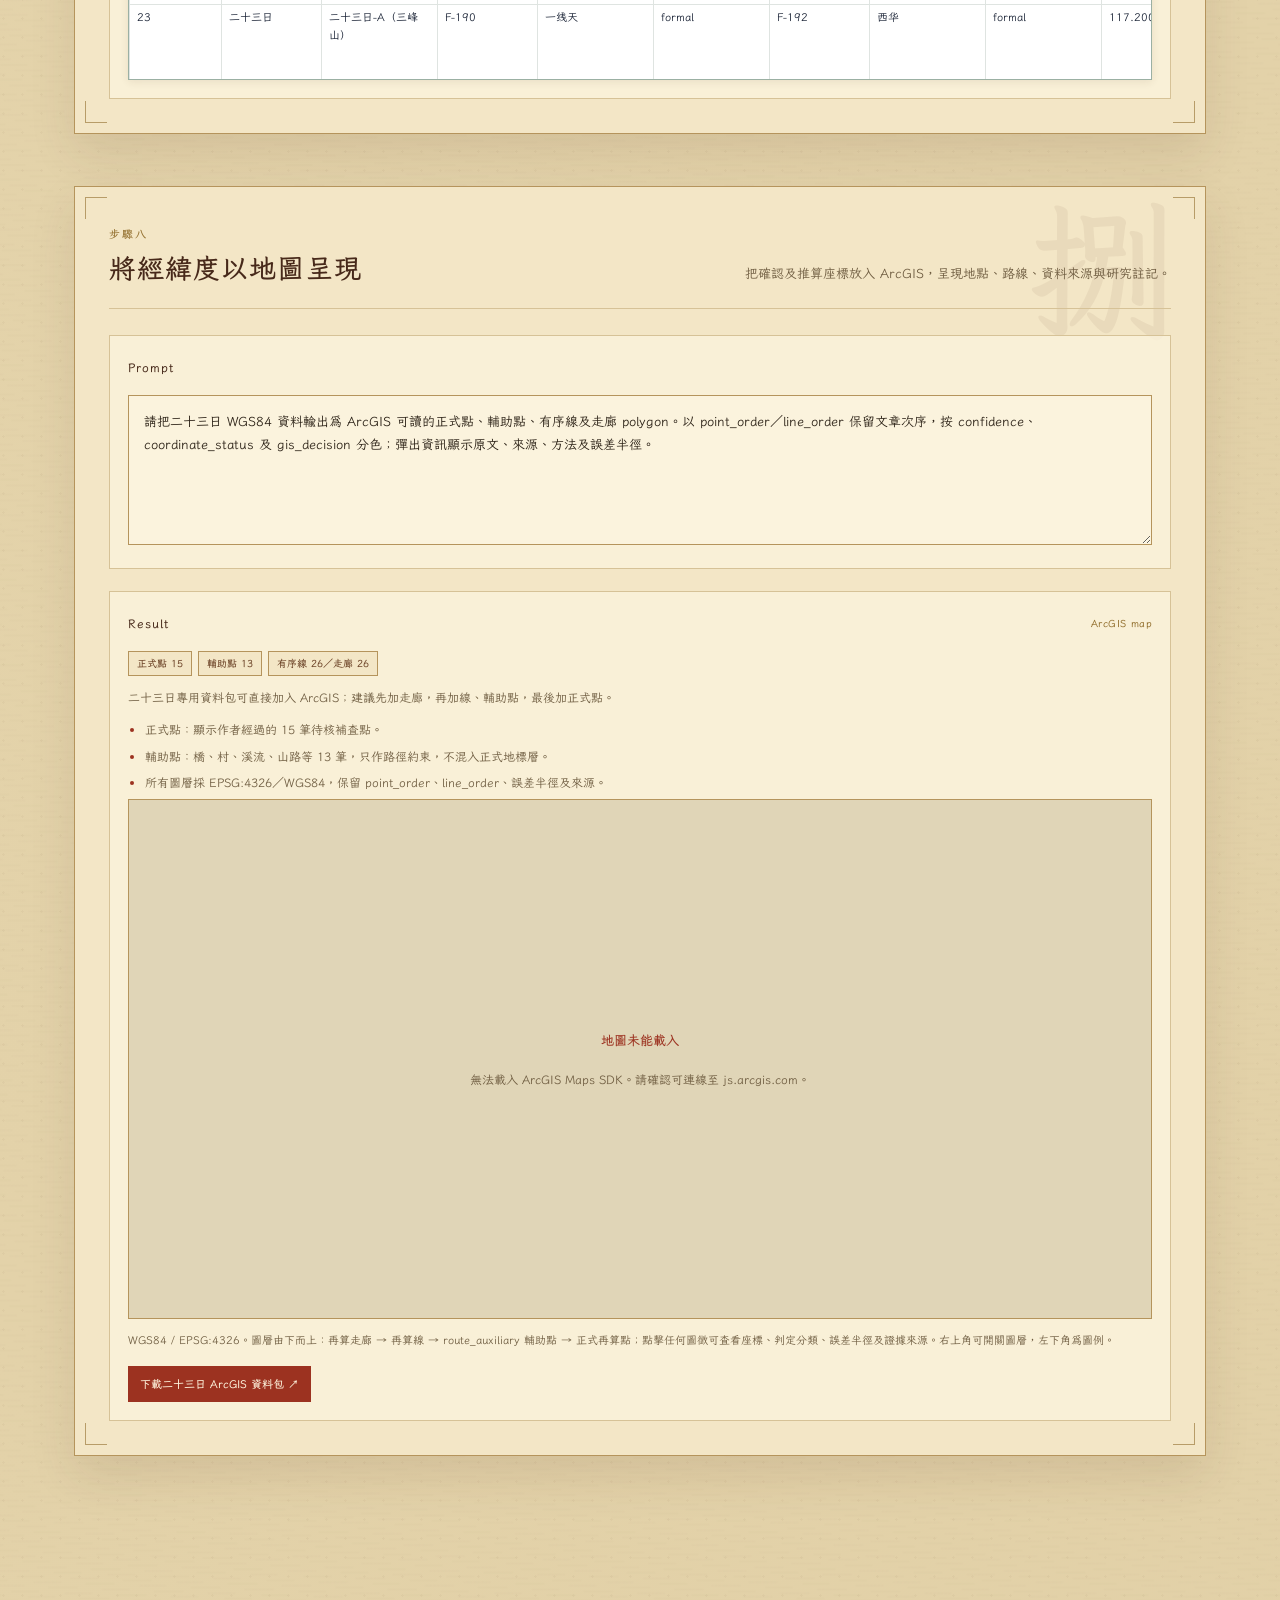
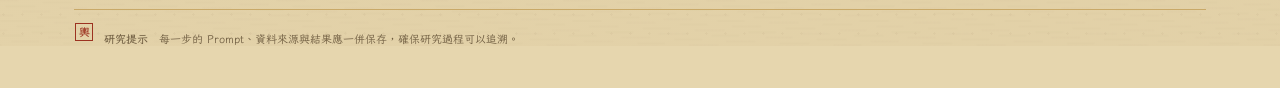
==== commit ea896290: "Refine historical typography and workbook previews" ====
--- a/index.html
+++ b/index.html
@@ -7,8 +7,8 @@
   <title>歷史地理資訊研究八步工作流程</title>
   <link rel="preconnect" href="https://fonts.googleapis.com">
   <link rel="preconnect" href="https://fonts.gstatic.com" crossorigin>
-  <link rel="stylesheet" href="https://fonts.googleapis.com/css2?family=Noto+Serif+TC:wght@400;500;600;700;900&amp;display=swap">
-  <link rel="stylesheet" href="styles.css?v=20260916-1">
+  <link rel="stylesheet" href="https://fonts.googleapis.com/css2?family=LXGW+WenKai+TC:wght@300;400;700&amp;display=swap">
+  <link rel="stylesheet" href="styles.css?v=20260916-2">
 </head>
 <body>
   <header class="site-header">
@@ -243,8 +243,8 @@
   </main>
 
   <footer><p><span aria-hidden="true">輿</span><strong>研究提示</strong>　每一步的 Prompt、資料來源與結果應一併保存，確保研究過程可以追溯。</p></footer>
-  <script src="example23.js?v=20260916-1"></script>
-  <script src="results-preview.js"></script>
+  <script src="example23.js?v=20260916-2"></script>
+  <script src="results-preview.js?v=20260916-2"></script>
   <script src="excel-viewer.js?v=20260916-1"></script>
   <script src="arcgis-config.js"></script>
   <script src="arcgis-map.js"></script>
--- a/styles.css
+++ b/styles.css
@@ -1,6 +1,6 @@
 :root {
   color-scheme: light;
-  font-family: "Noto Serif TC", serif;
+  font-family: "LXGW WenKai TC", serif;
   --ink: #2a2015;
   --ink-soft: #6e5c40;
   --line: #d6c297;
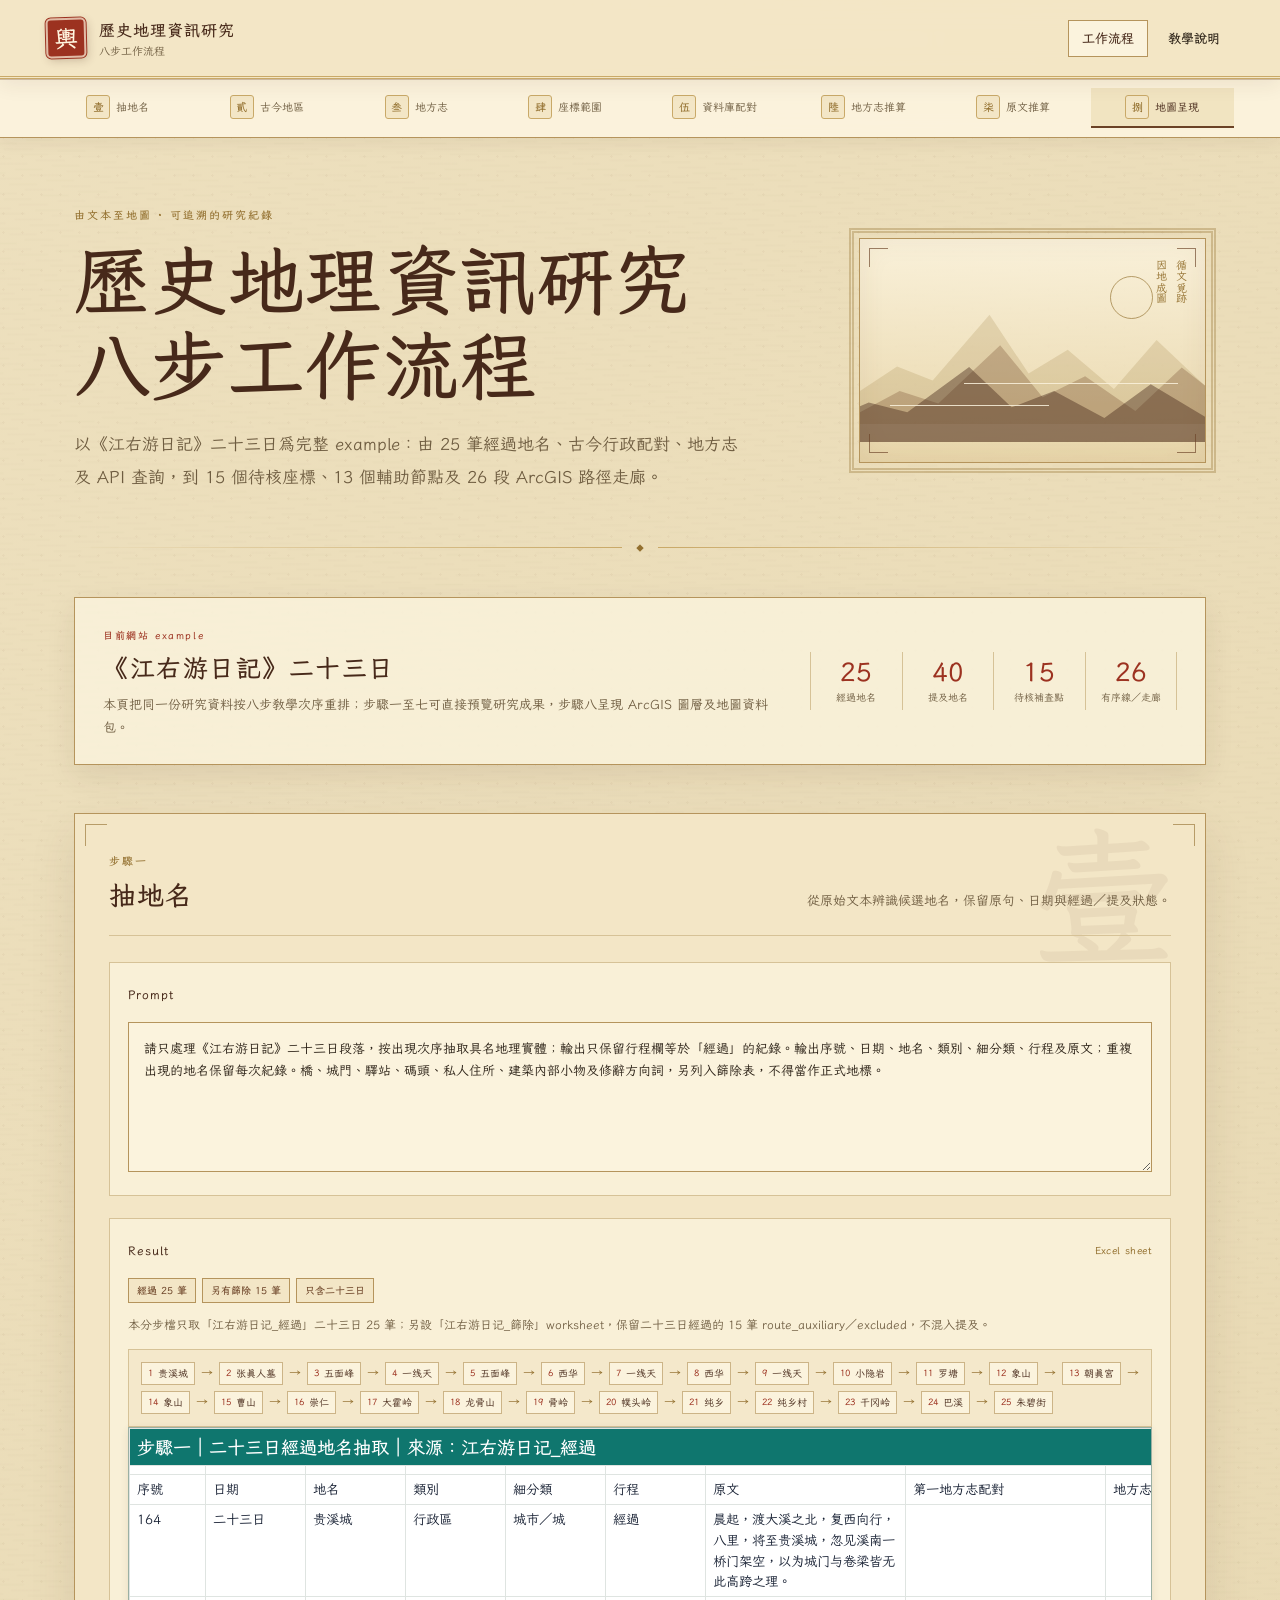
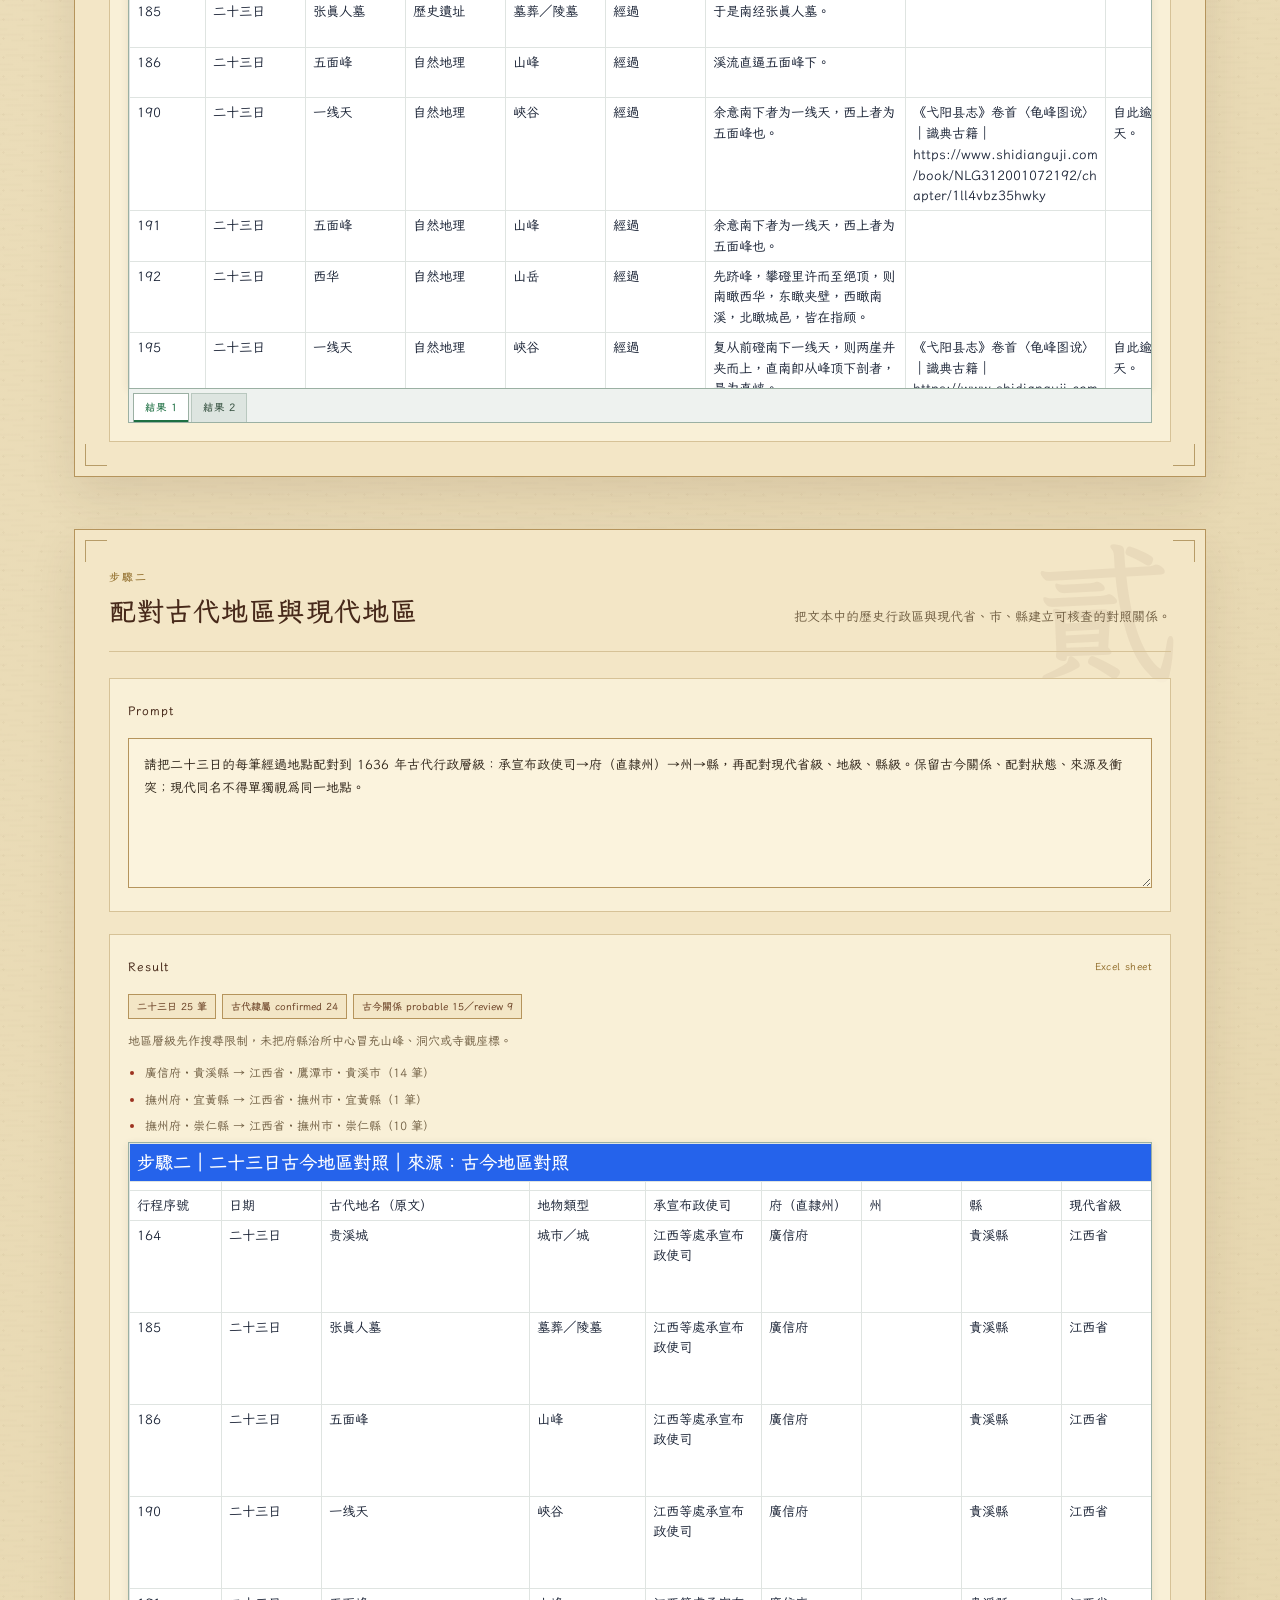
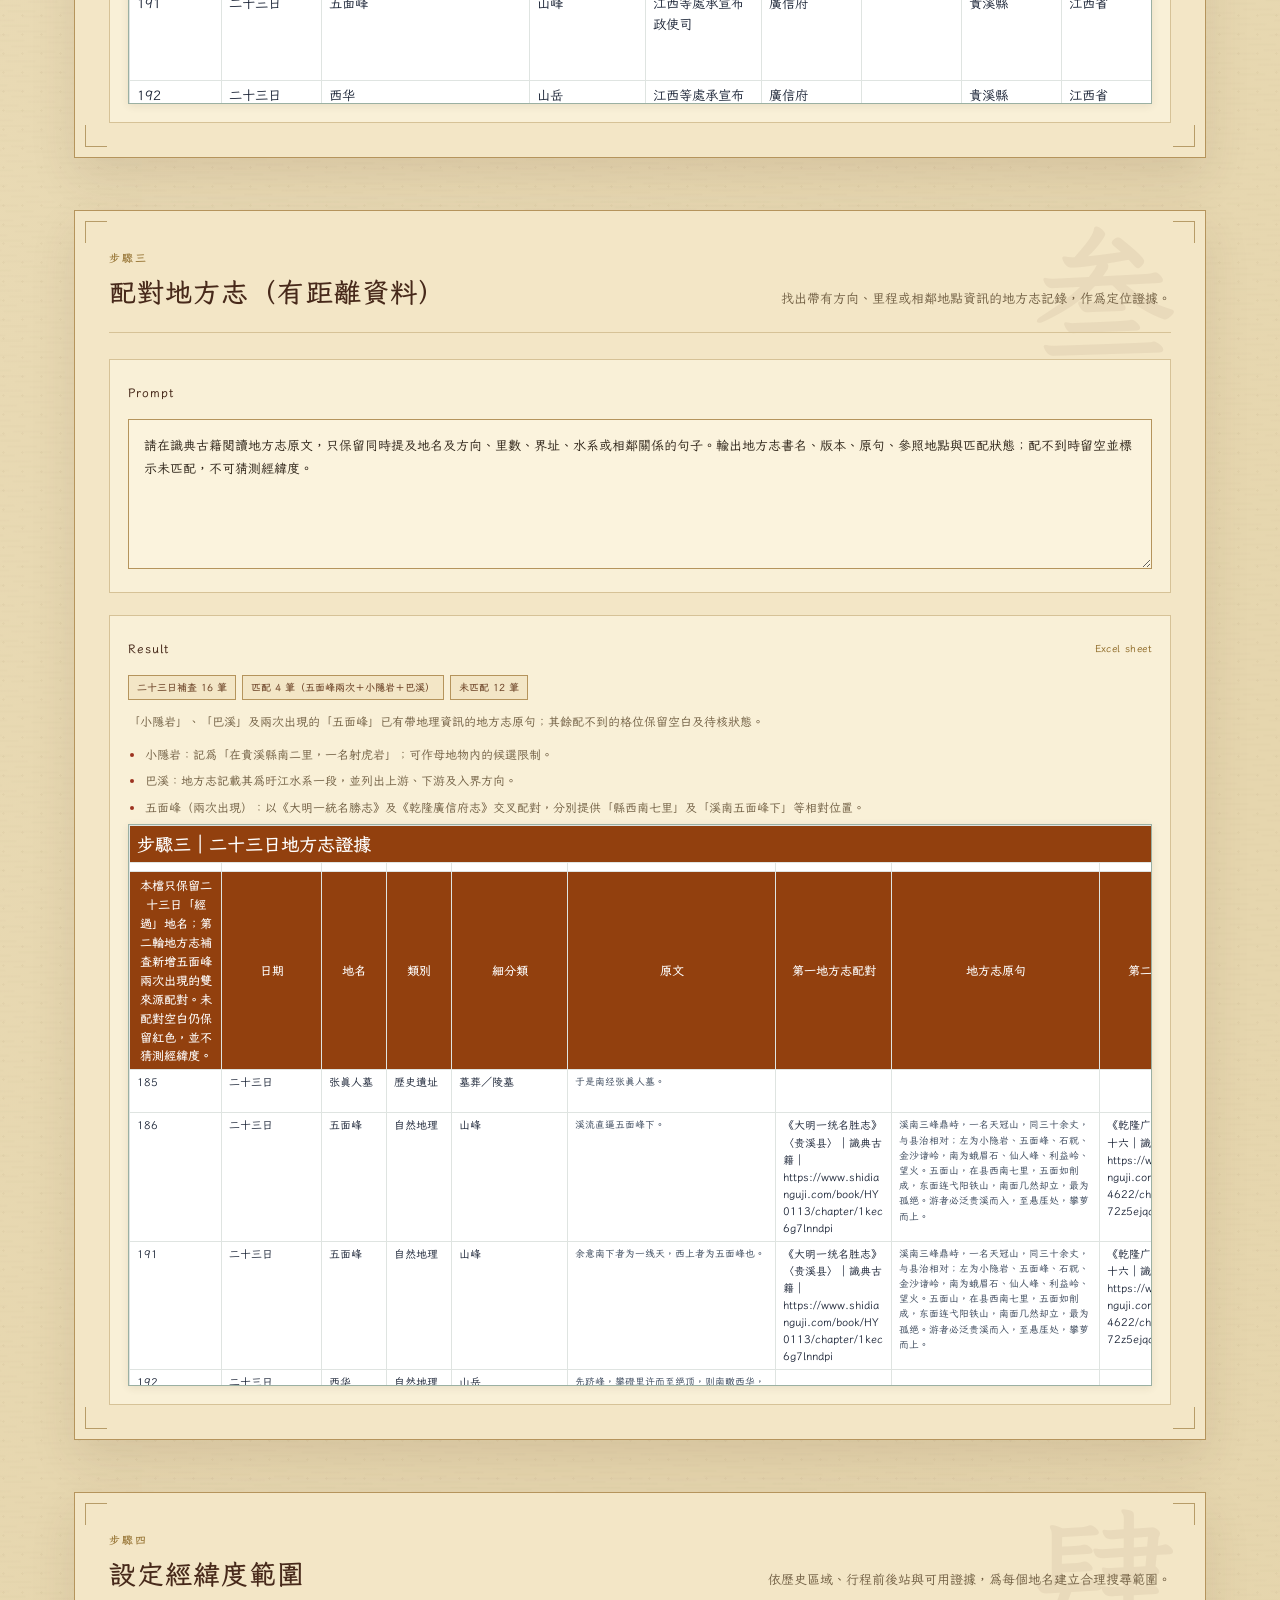
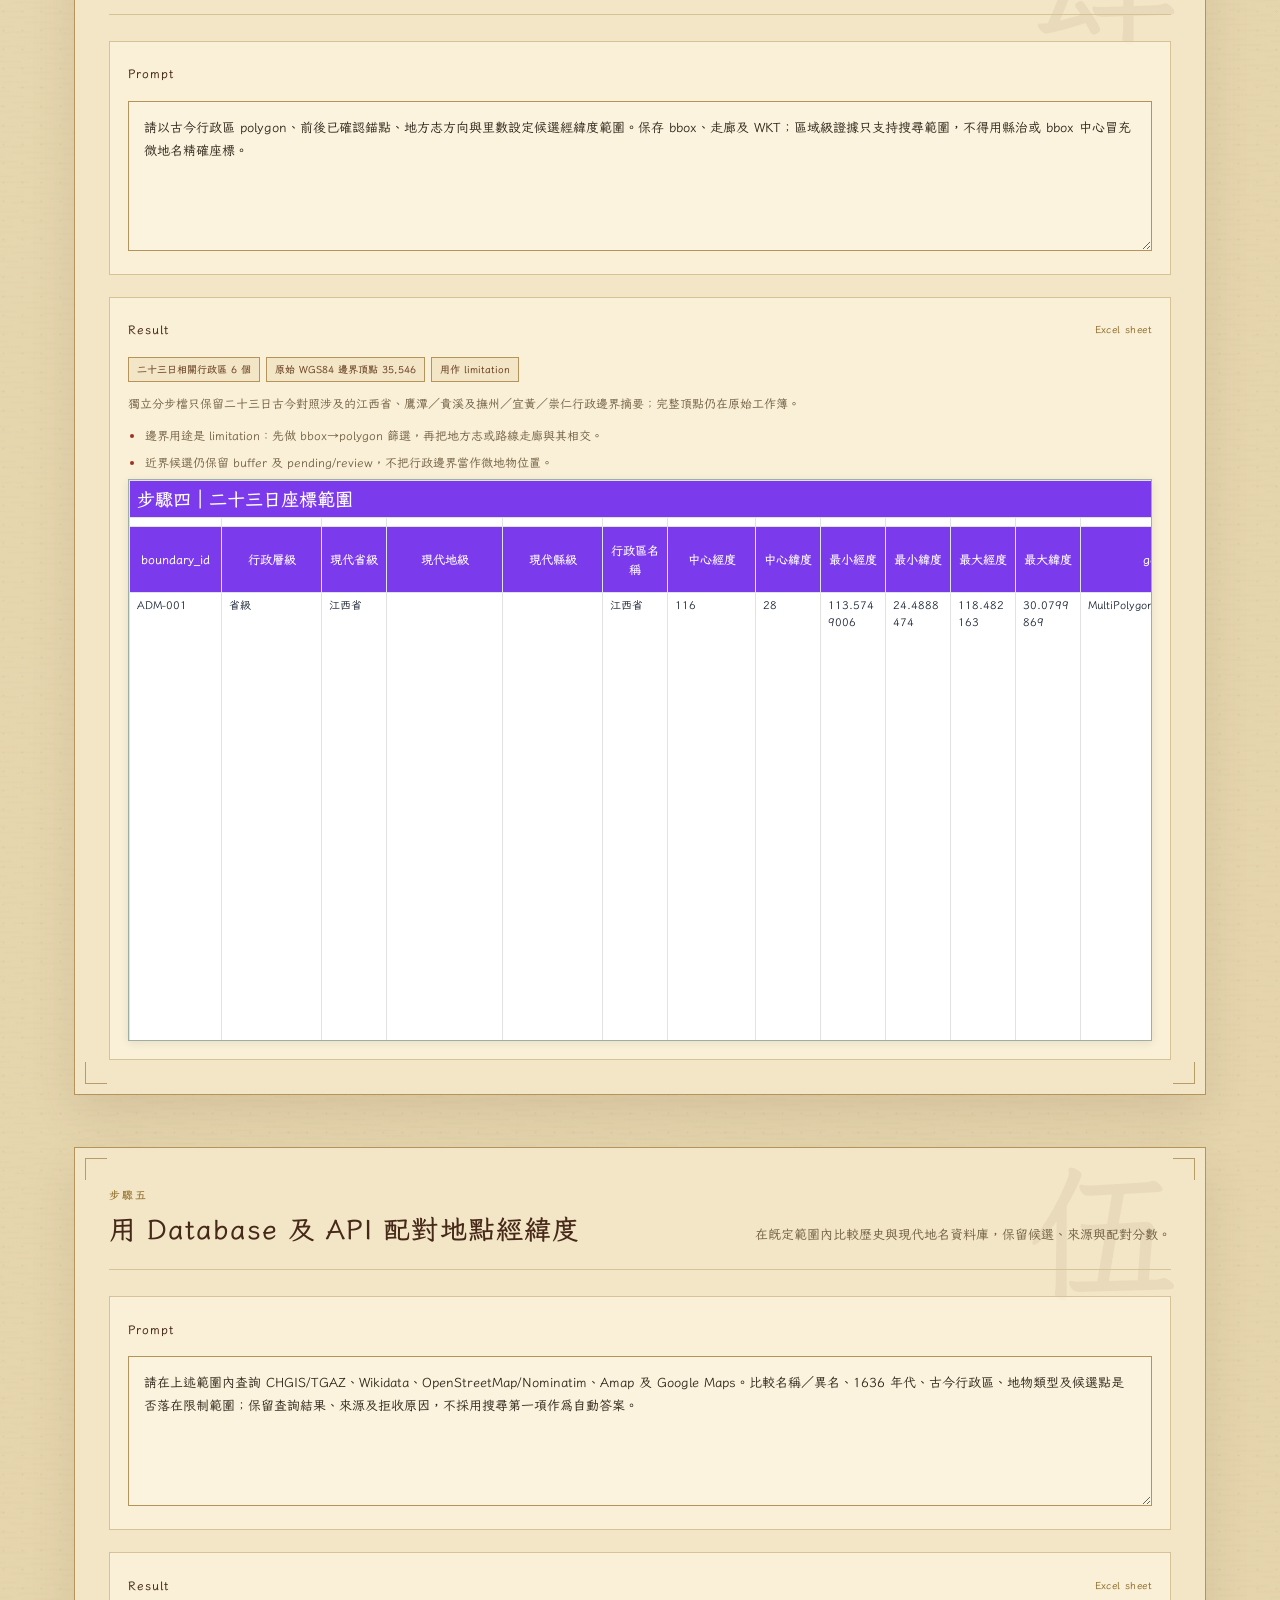
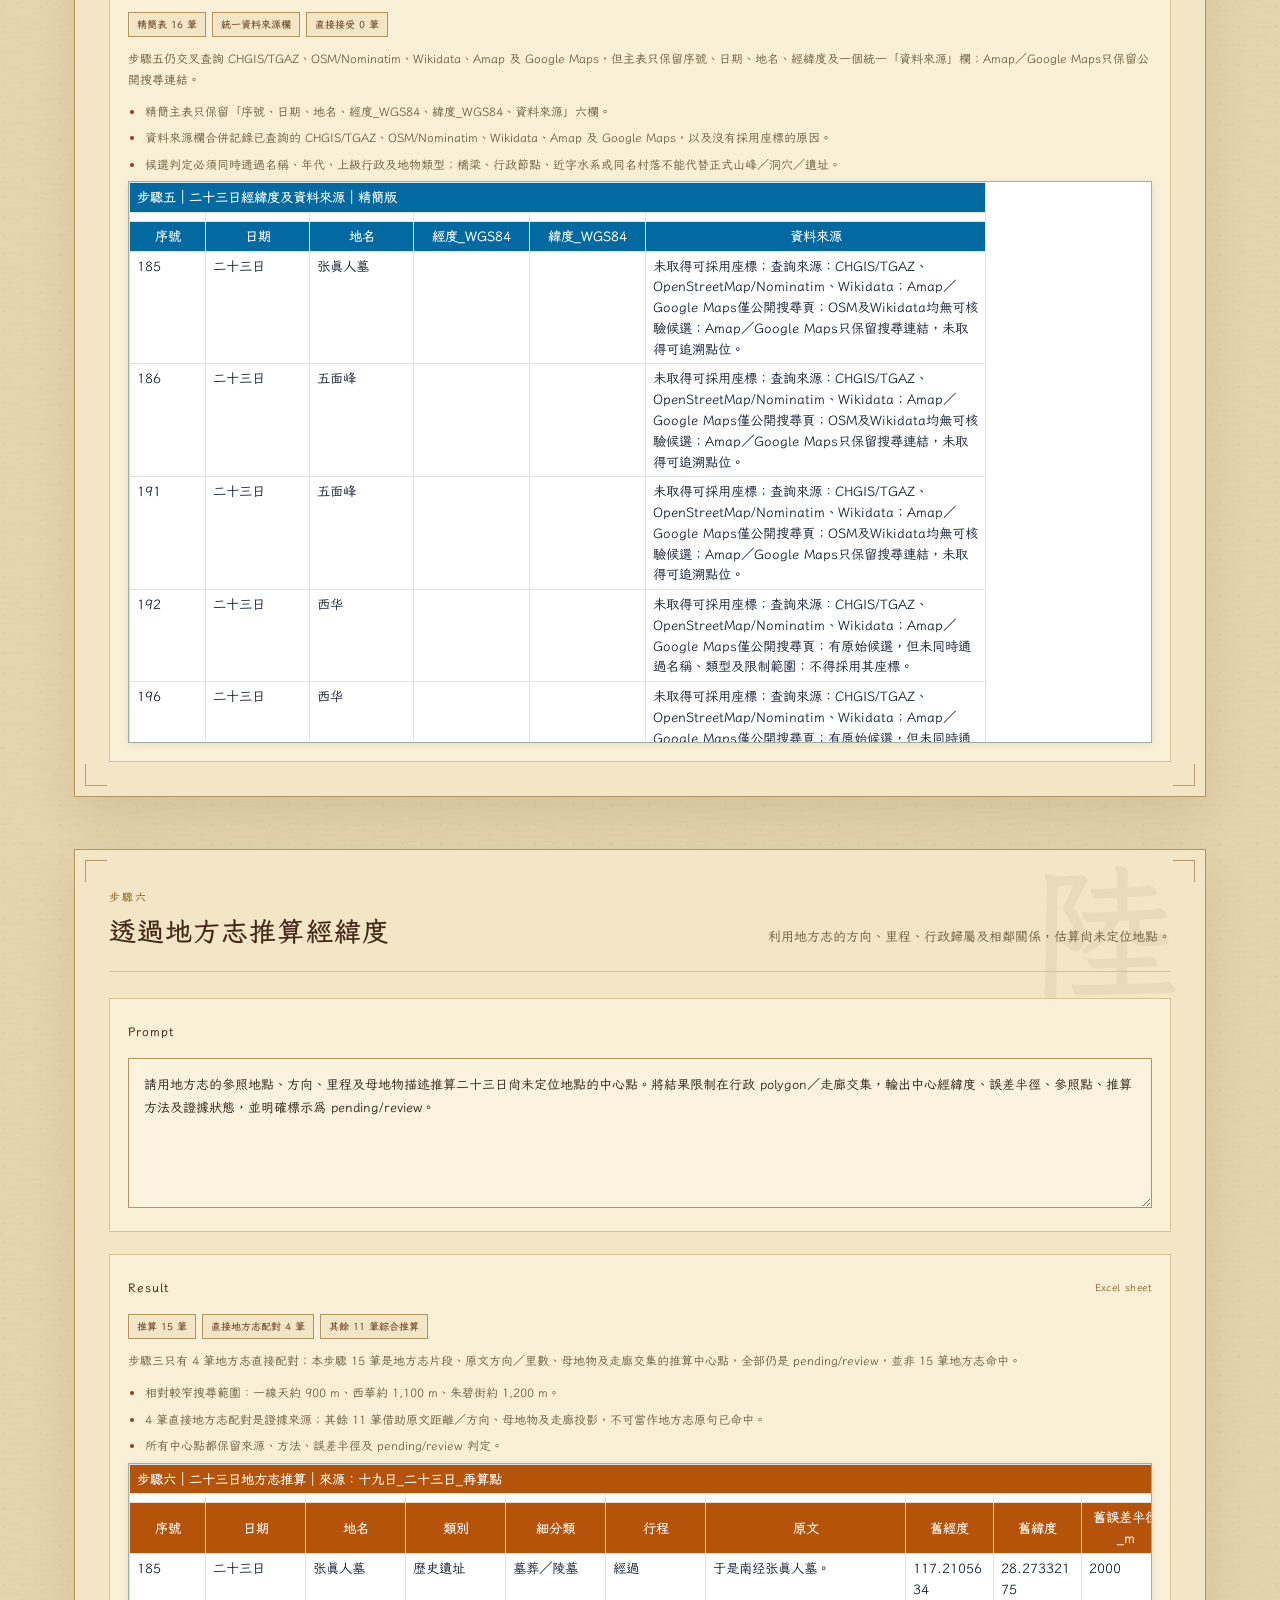
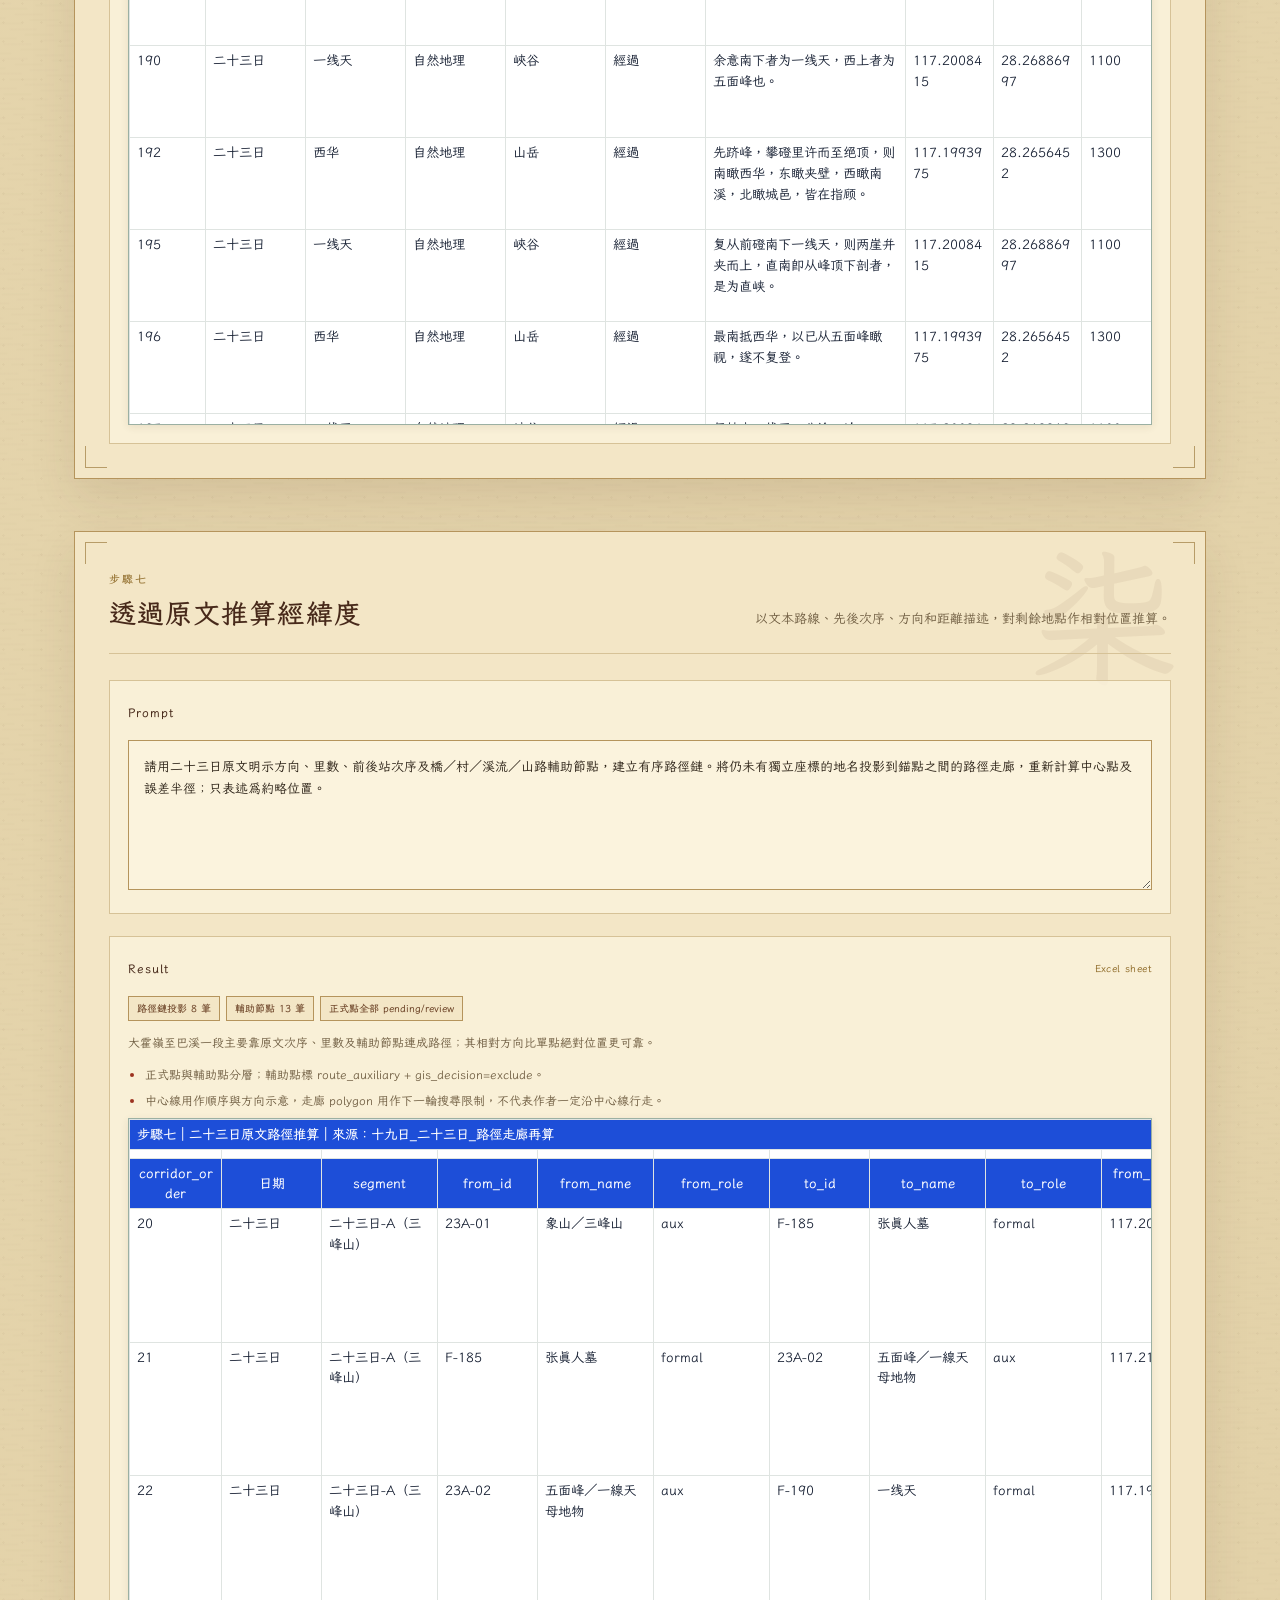
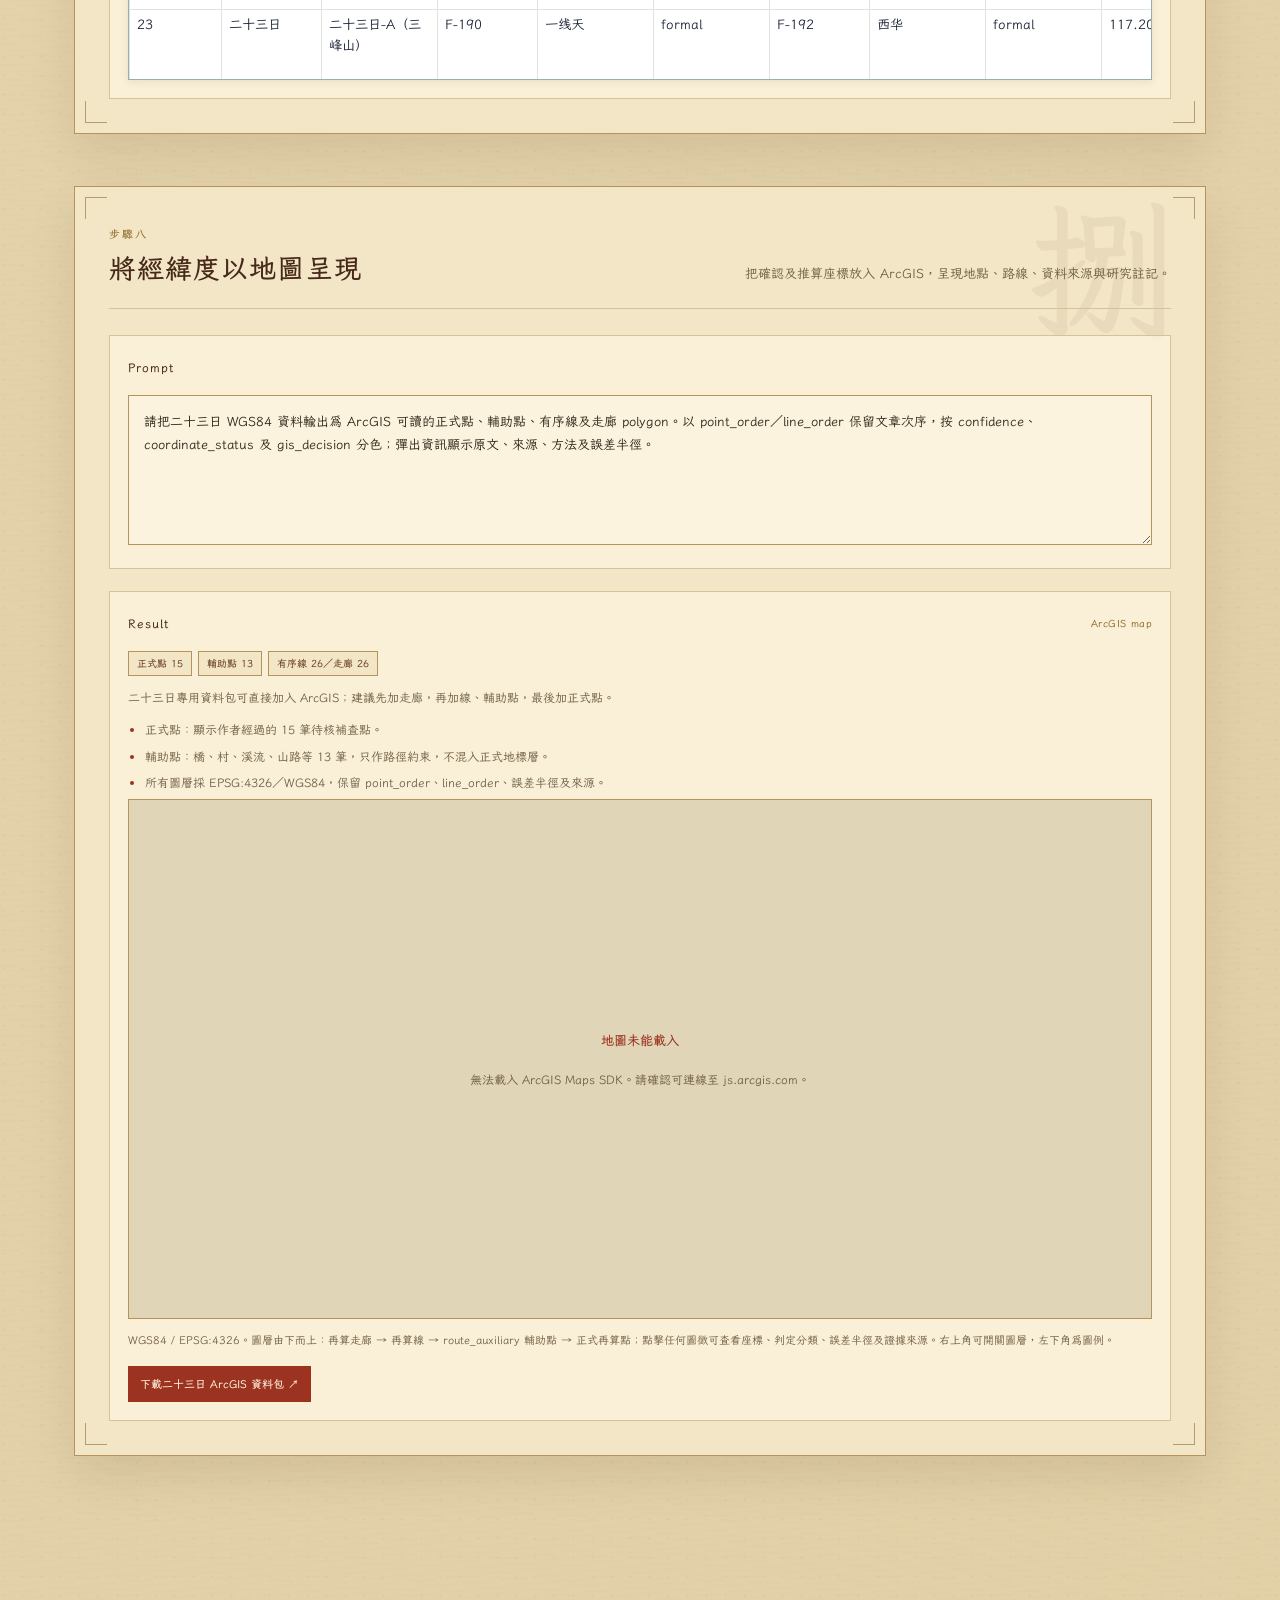
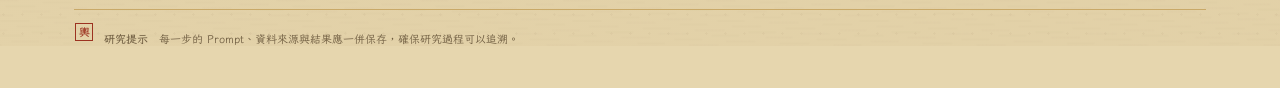
==== commit 6347a422: "Remove workbook instruction blocks" ====
--- a/index.html
+++ b/index.html
@@ -244,7 +244,7 @@
 
   <footer><p><span aria-hidden="true">輿</span><strong>研究提示</strong>　每一步的 Prompt、資料來源與結果應一併保存，確保研究過程可以追溯。</p></footer>
   <script src="example23.js?v=20260916-2"></script>
-  <script src="results-preview.js?v=20260916-2"></script>
+  <script src="results-preview.js?v=20260916-3"></script>
   <script src="excel-viewer.js?v=20260916-1"></script>
   <script src="arcgis-config.js"></script>
   <script src="arcgis-map.js"></script>
